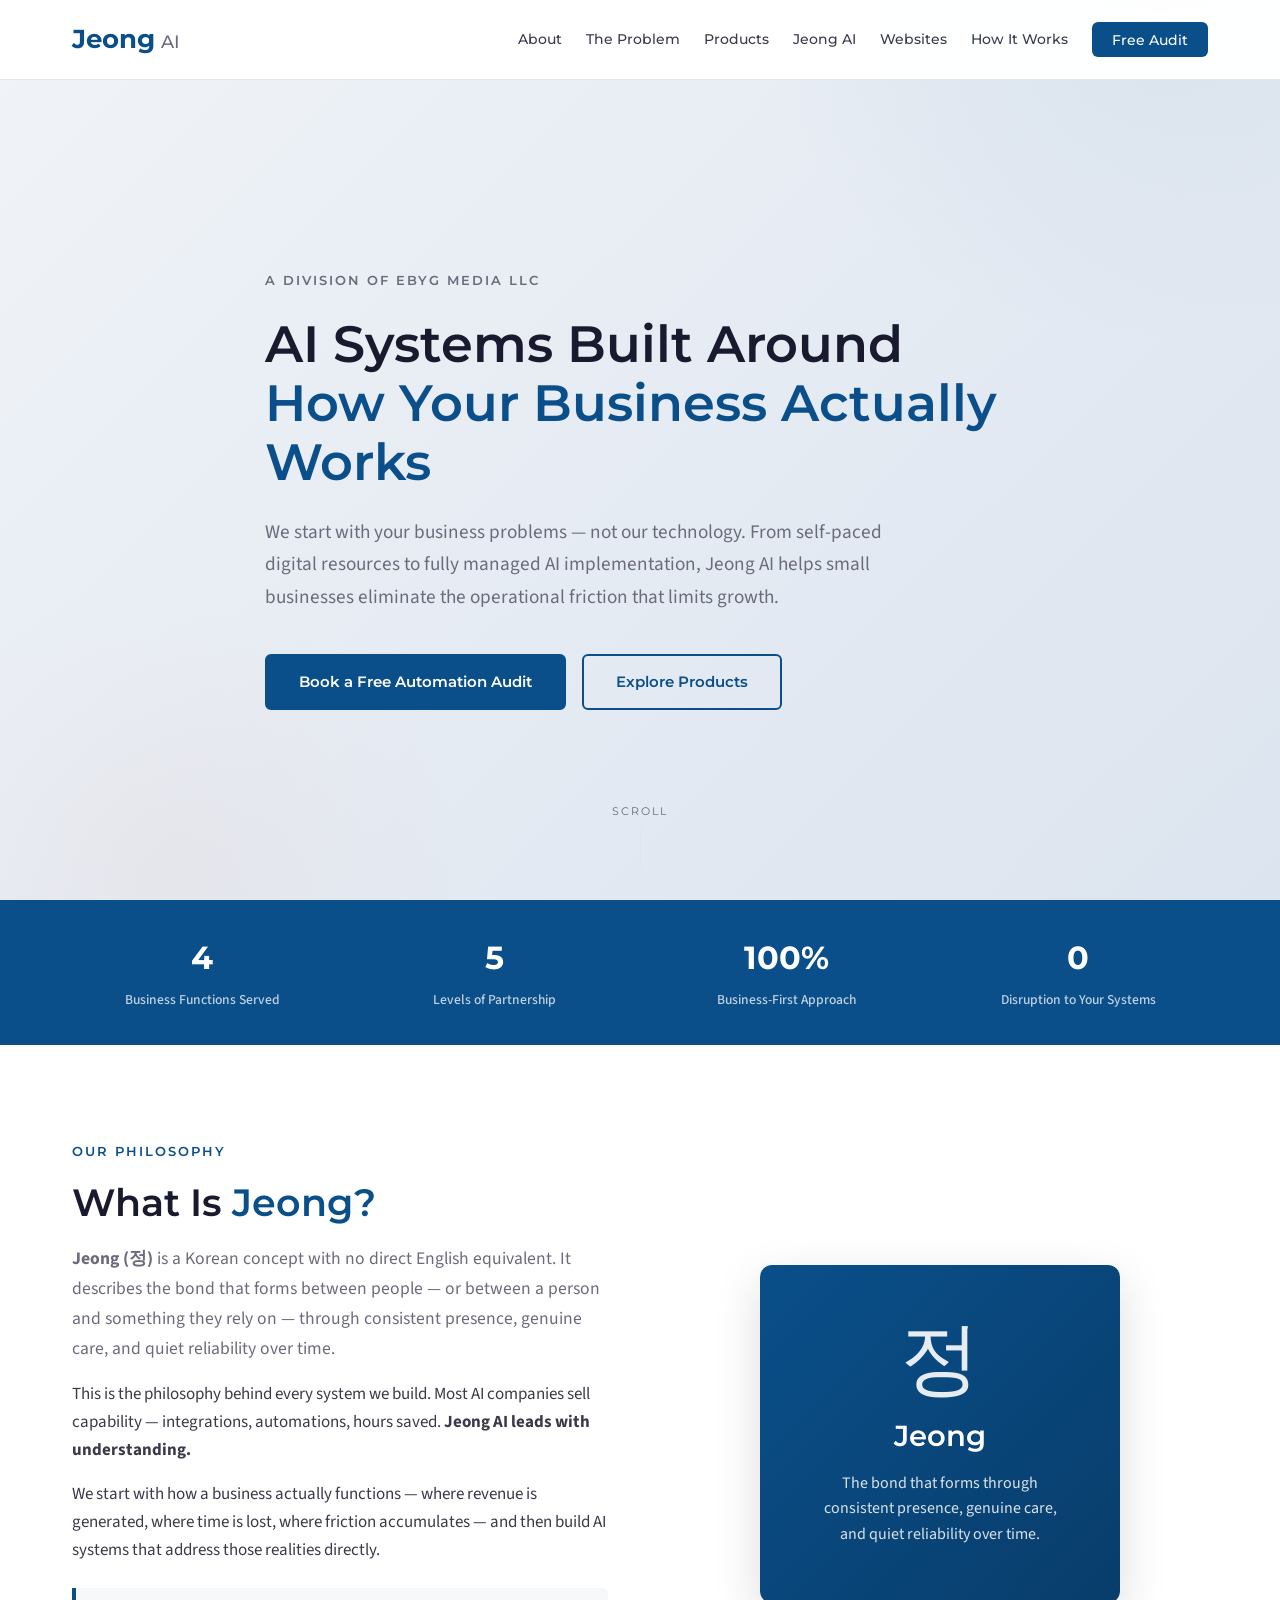
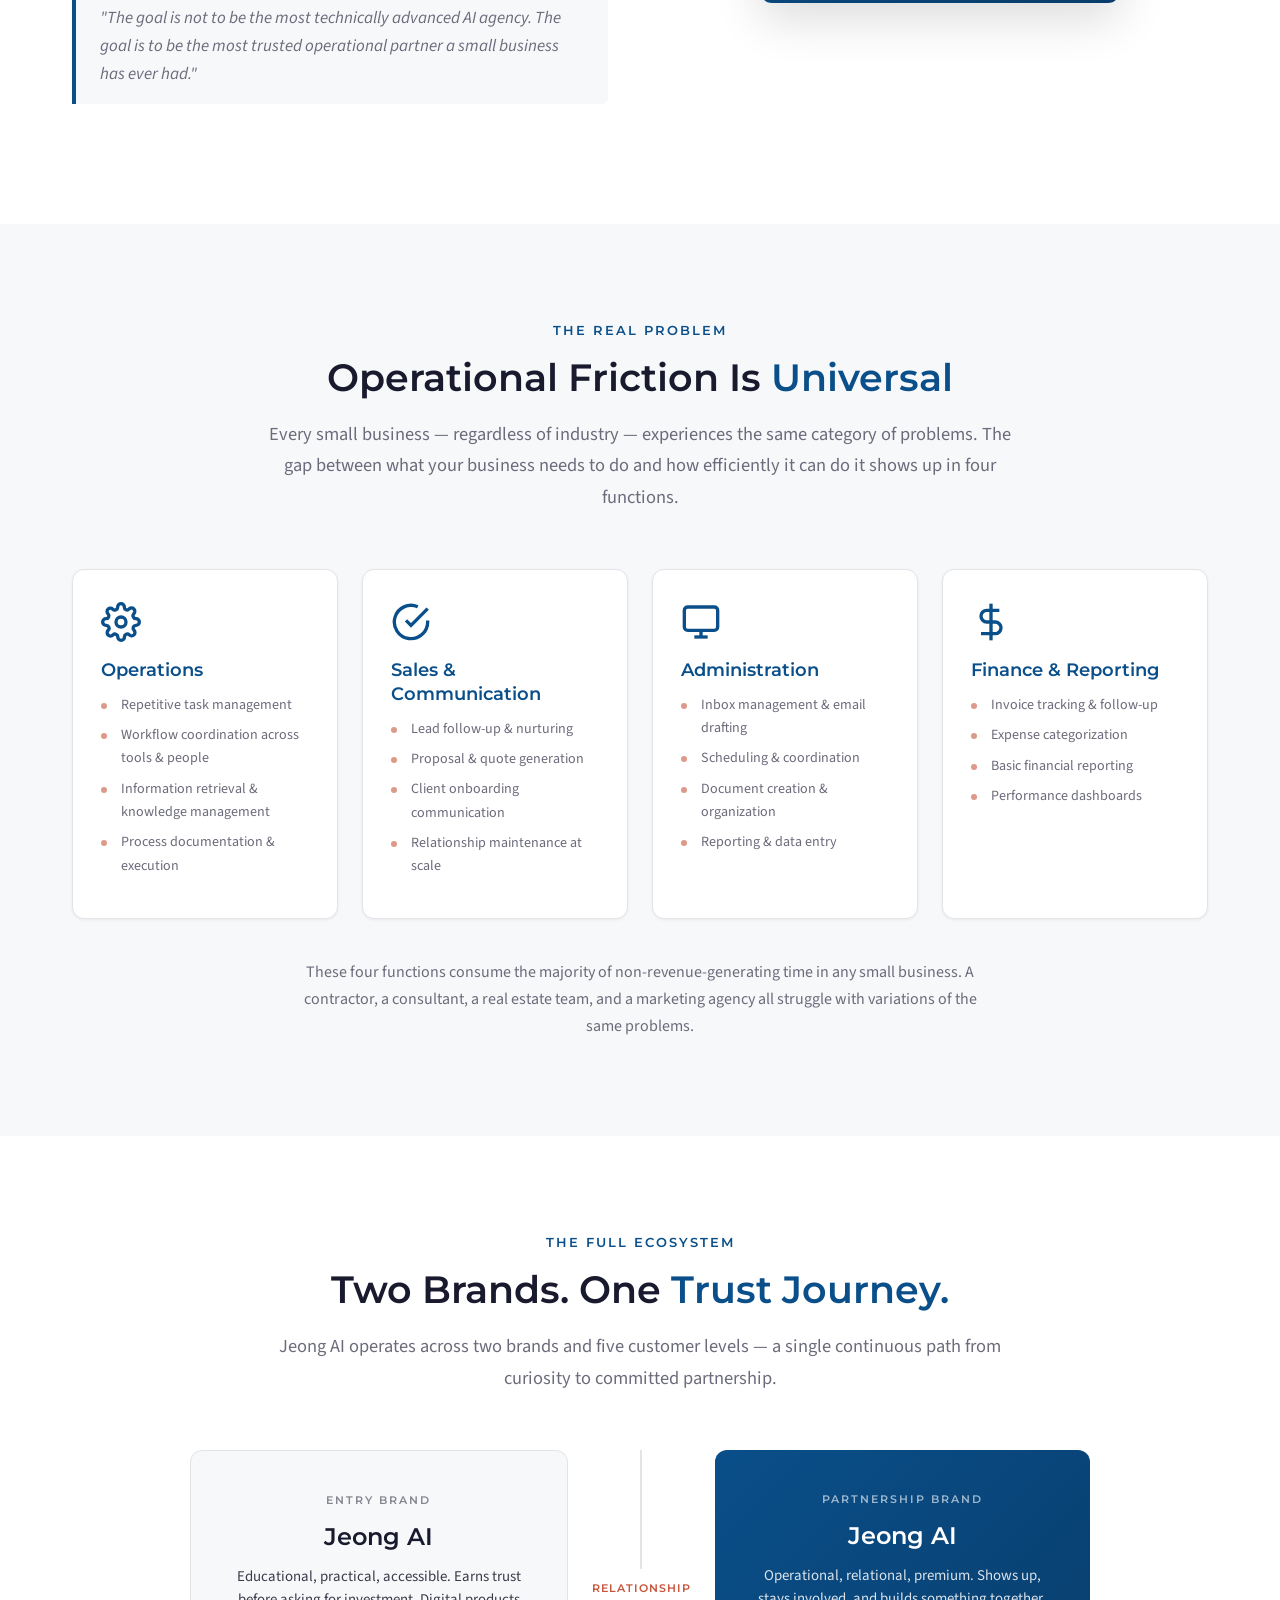
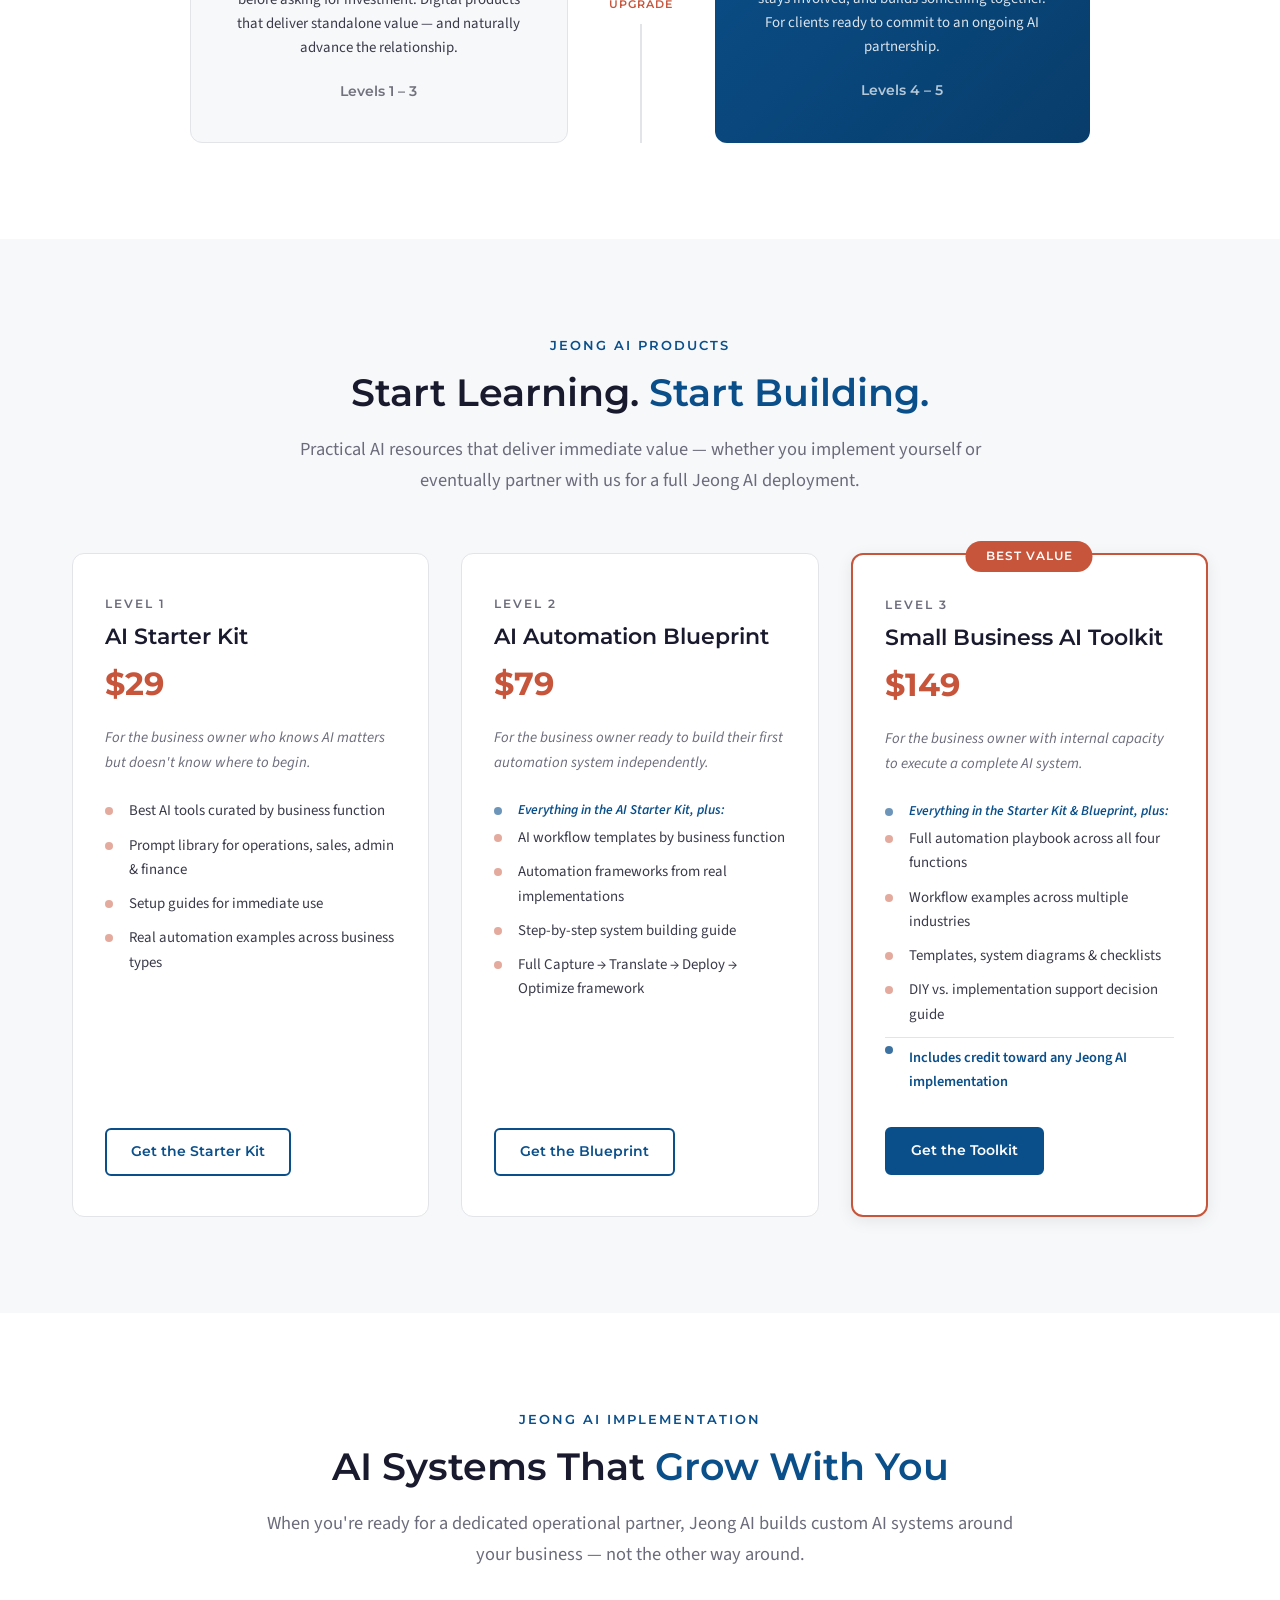
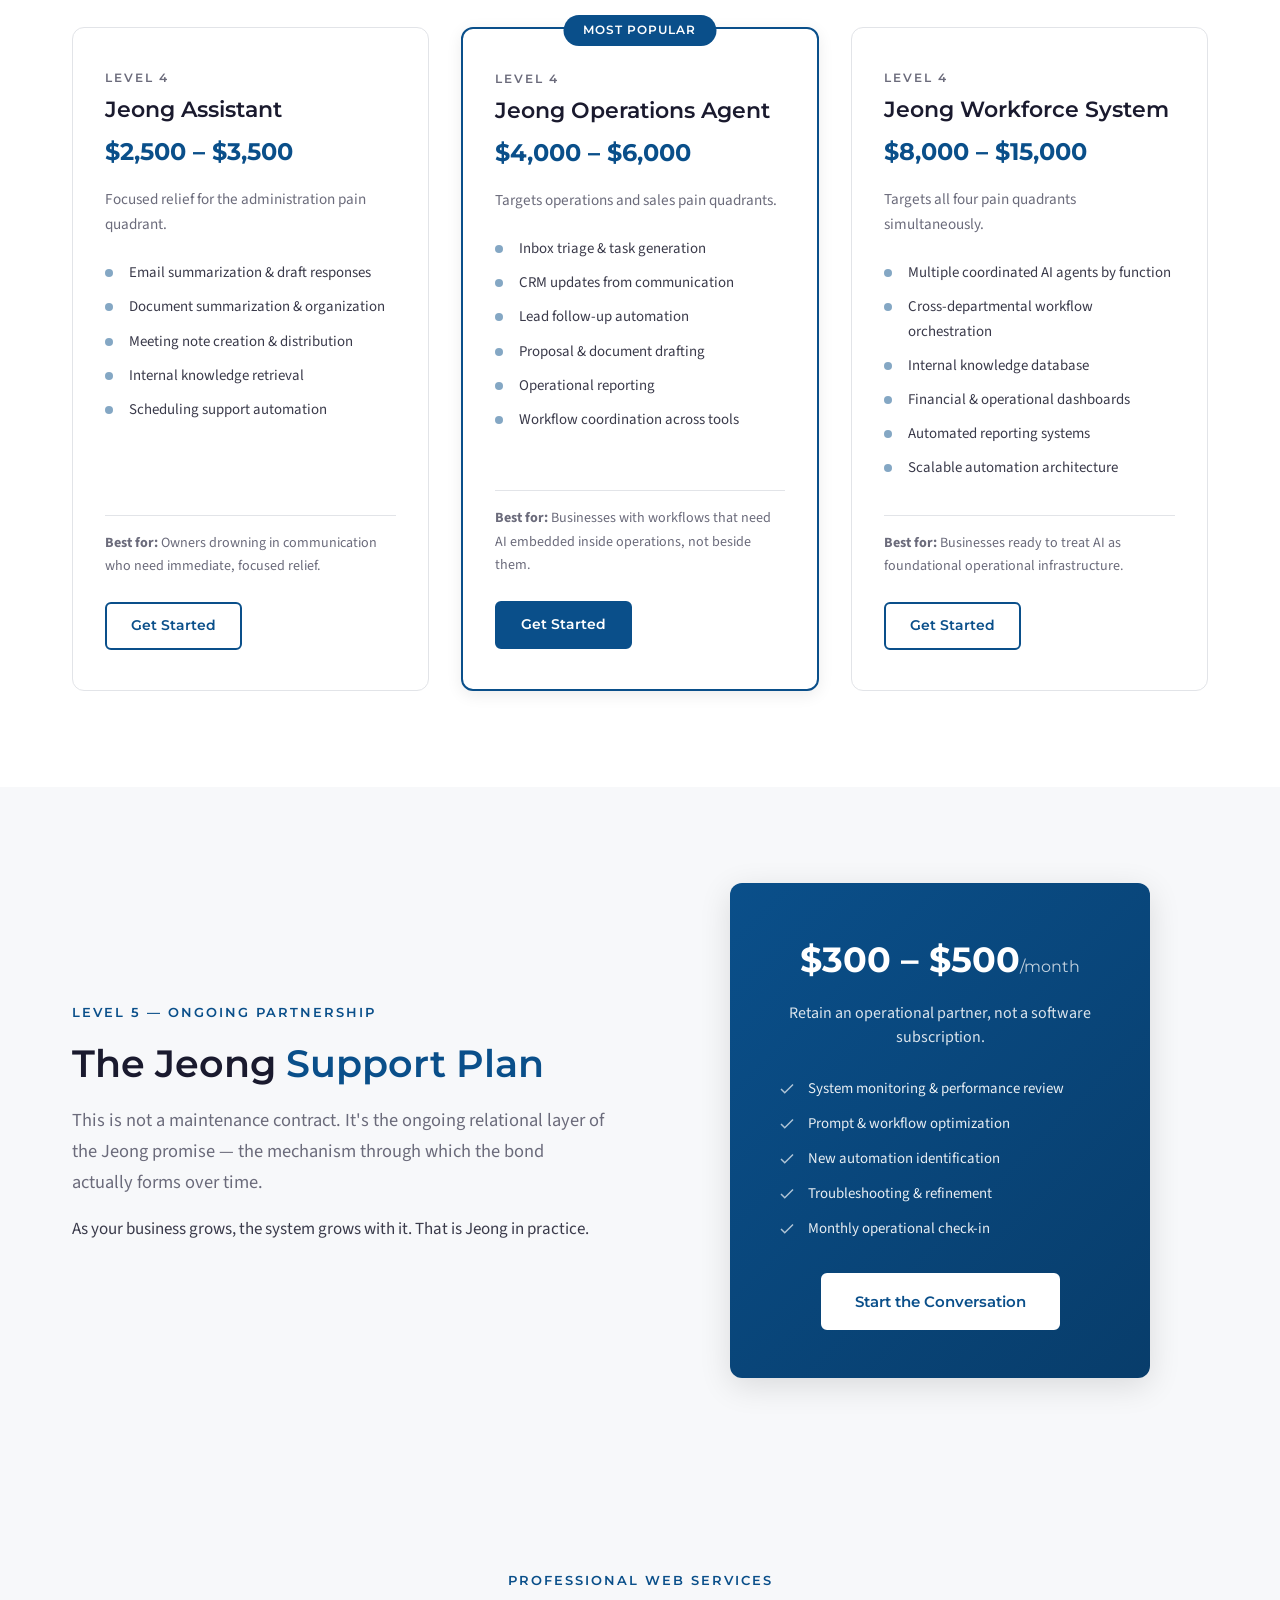
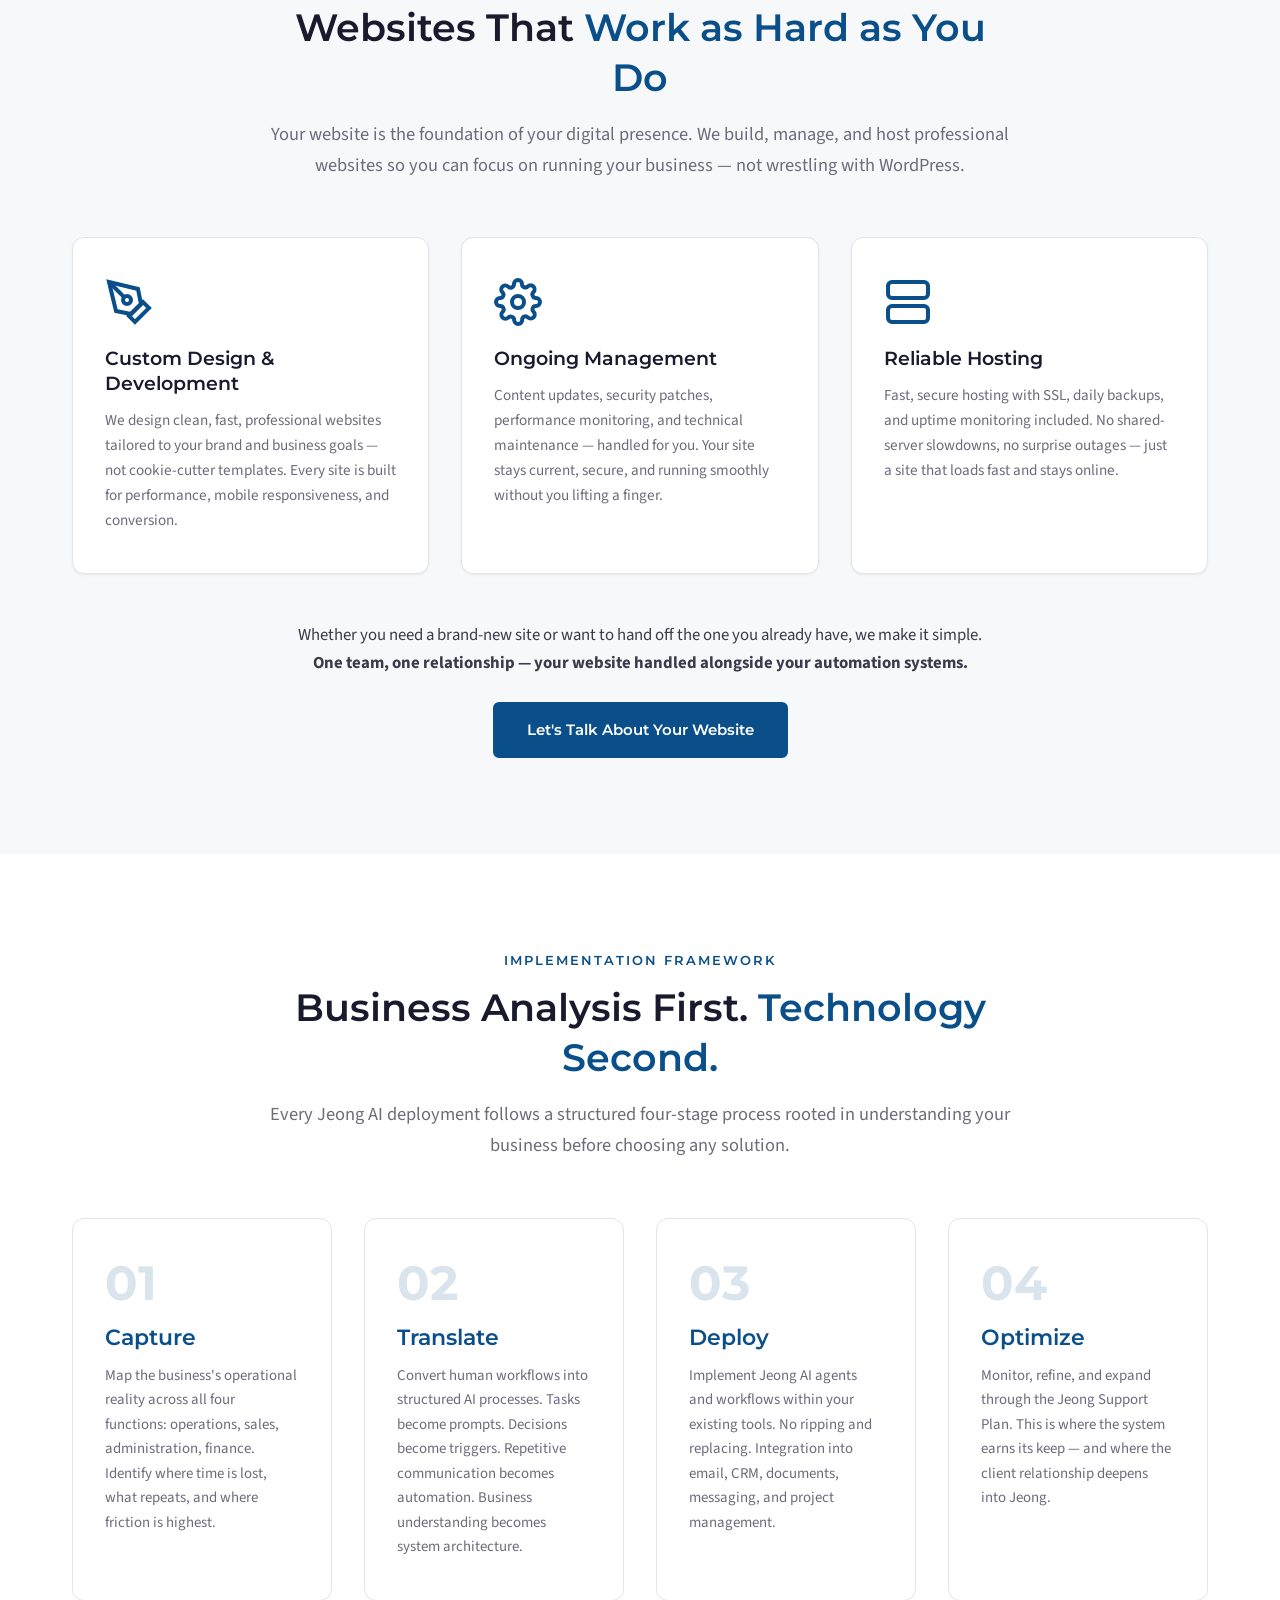
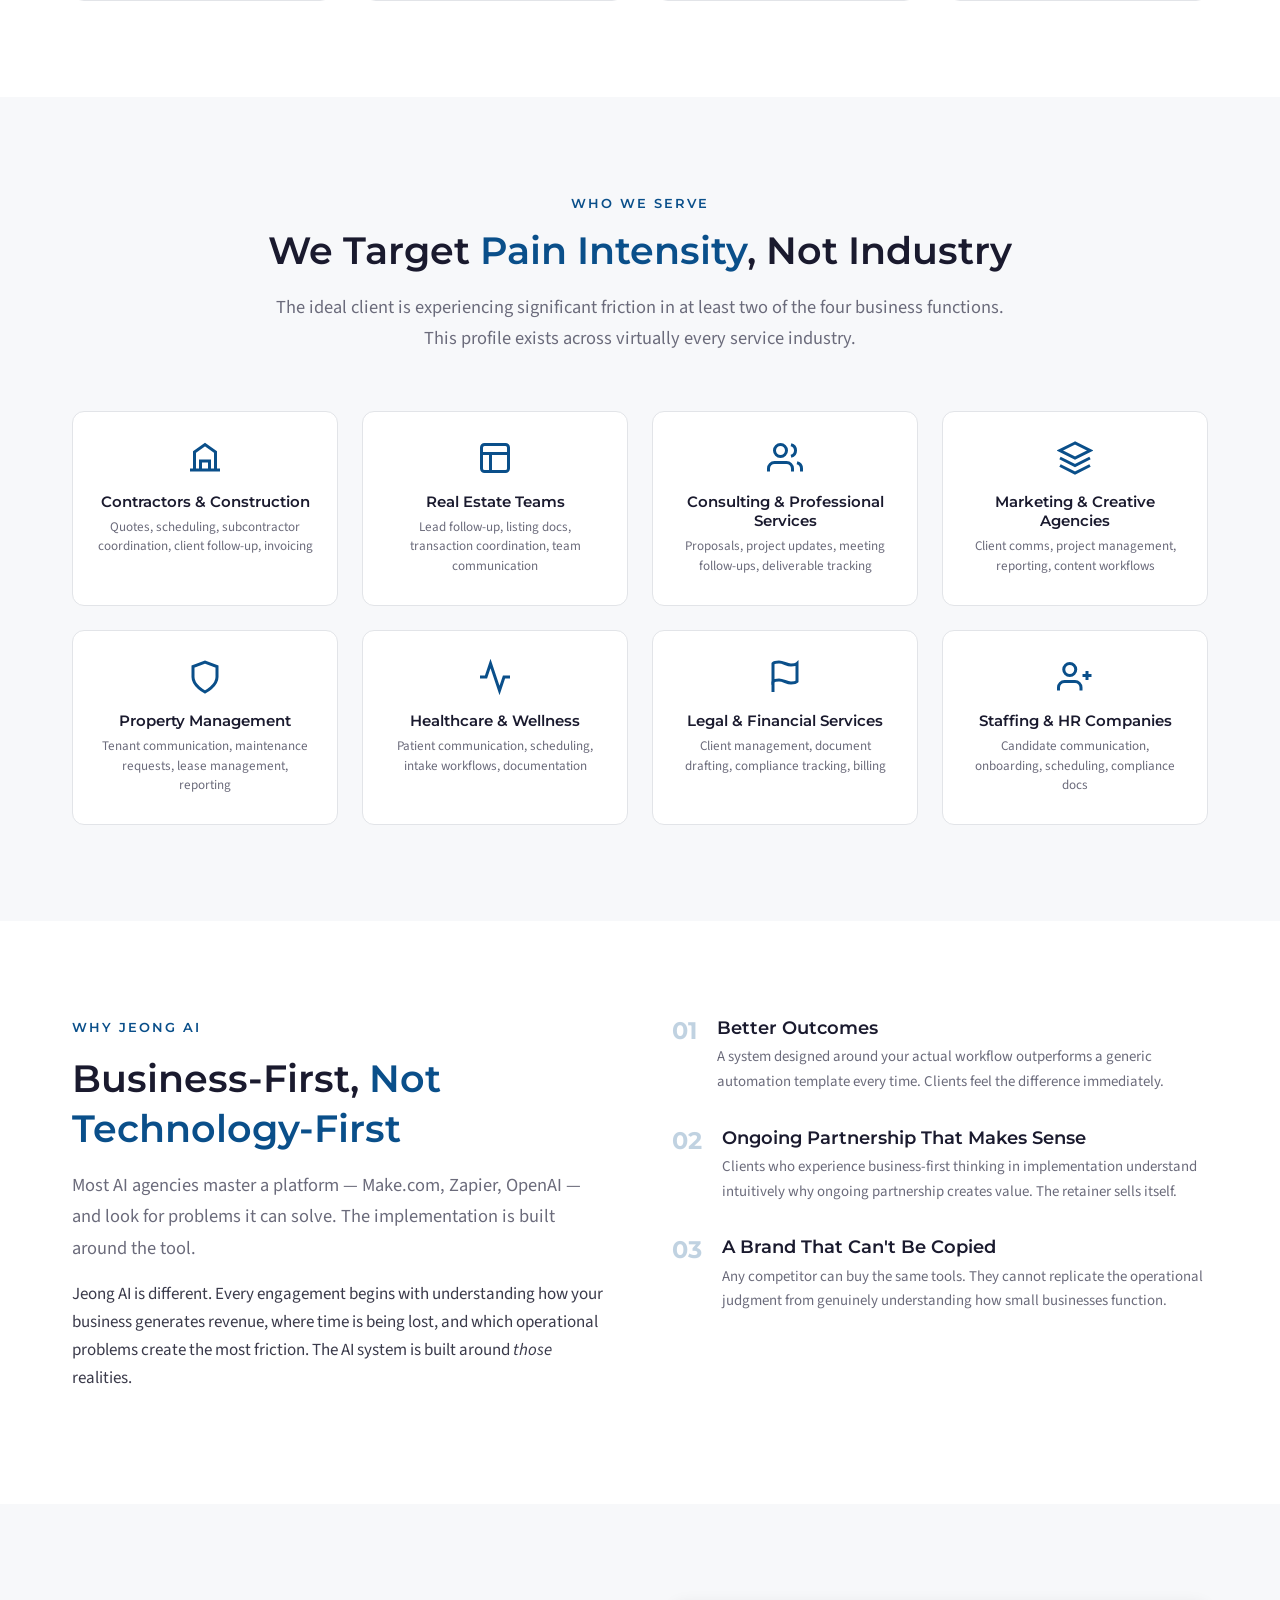
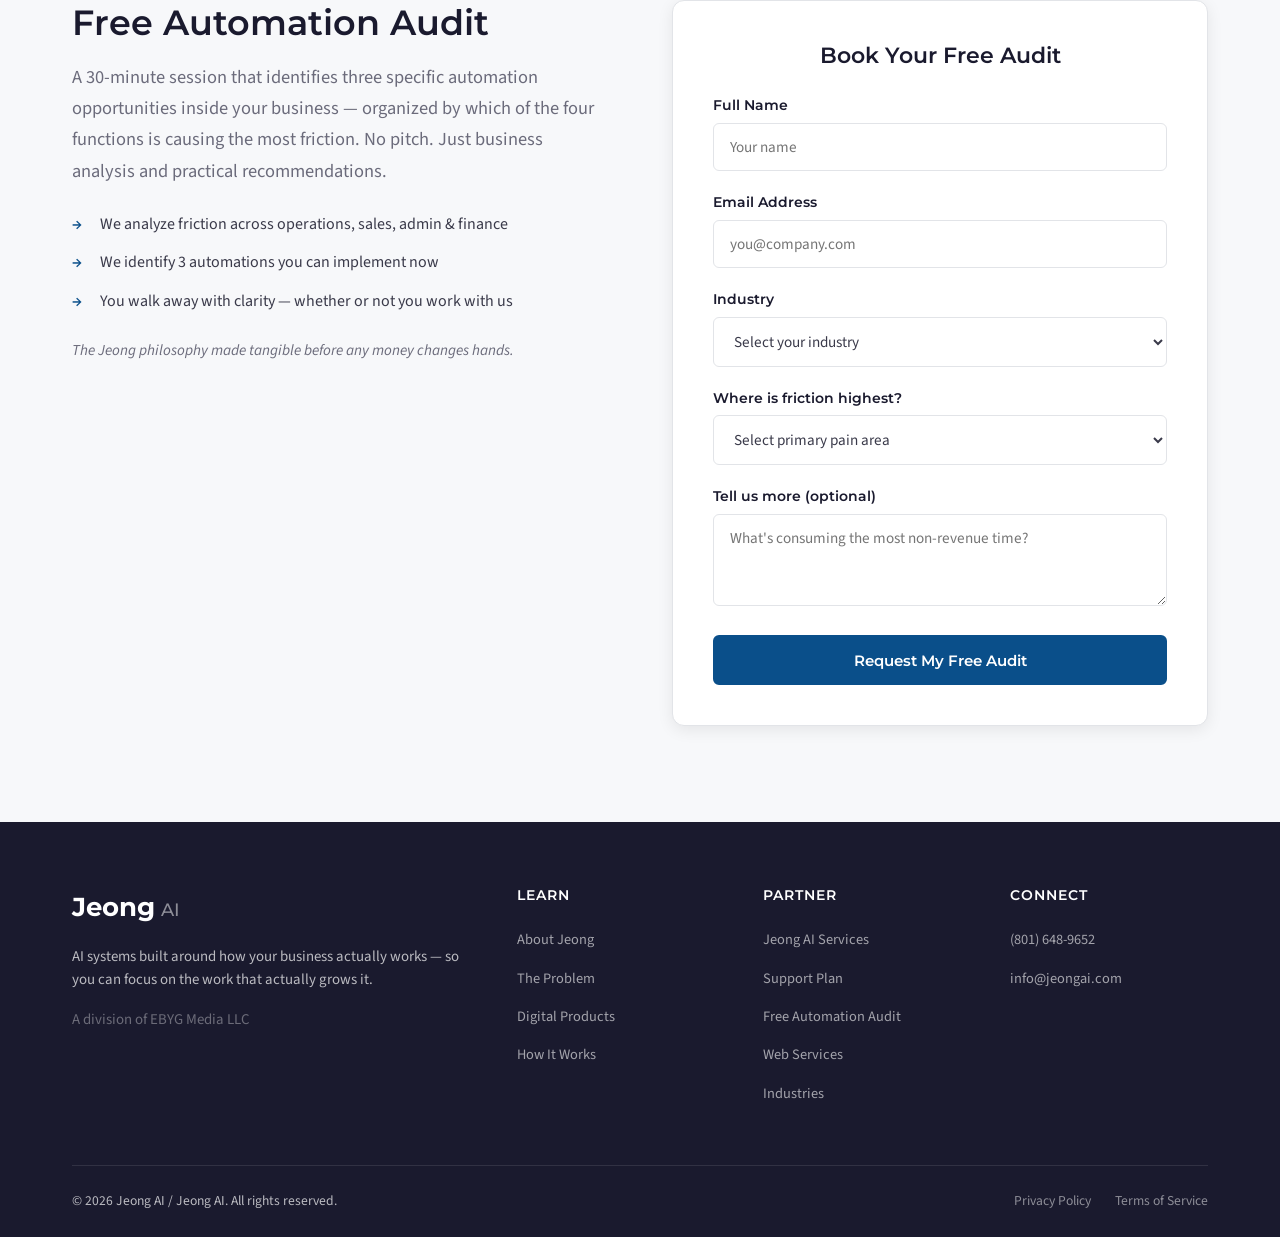
==== index.html @ c3def6e8 "Merge branch 'develop'" ====
<!DOCTYPE html>
<html lang="en">
<head>
  <meta charset="UTF-8">
  <meta name="viewport" content="width=device-width, initial-scale=1.0">
  <meta name="description" content="Jeong AI — AI systems and custom software solutions built around how your business actually works. Digital products, AI implementation, and ongoing operational partnership for small businesses.">
  <meta property="og:type" content="website">
  <meta property="og:title" content="Jeong AI — AI Systems for Small Business Operations">
  <meta property="og:description" content="AI systems and custom software solutions built around how your business actually works. Digital products, AI implementation, and ongoing operational partnership.">
  <meta property="og:site_name" content="Jeong AI">
  <meta property="og:locale" content="en_US">
  <title>Jeong AI — AI Systems for Small Business Operations</title>
  <link rel="preconnect" href="https://fonts.googleapis.com">
  <link rel="preconnect" href="https://fonts.gstatic.com" crossorigin>
  <link href="https://fonts.googleapis.com/css2?family=Montserrat:wght@400;500;600;700&family=Source+Sans+3:wght@300;400;500;600&display=swap" rel="stylesheet">
  <link rel="stylesheet" href="css/styles.css">
  <link rel="icon" type="image/png" href="favicon.png">
</head>
<body>

  <!-- ========== HEADER ========== -->
  <header class="site-header" id="site-header">
    <div class="container header-inner">
      <a href="#" class="logo">
        <span class="logo-jai">Jeong</span><span class="logo-auto">AI</span>
      </a>
      <nav class="main-nav" id="main-nav">
        <ul class="nav-list">
          <li><a href="#about">About</a></li>
          <li><a href="#friction">The Problem</a></li>
          <li><a href="#products">Products</a></li>
          <li><a href="#jeong-ai">Jeong AI</a></li>
          <li><a href="#web-services">Websites</a></li>
          <li><a href="#how-it-works">How It Works</a></li>
          <li><a href="#contact" class="nav-cta">Free Audit</a></li>
        </ul>
      </nav>
      <button class="mobile-toggle" id="mobile-toggle" aria-label="Toggle navigation">
        <span></span><span></span><span></span>
      </button>
    </div>
  </header>

  <!-- ========== HERO ========== -->
  <section class="hero">
    <div class="hero-bg"></div>
    <div class="container hero-content">
      <p class="hero-tag">A Division of EBYG Media LLC</p>
      <h1>AI Systems Built Around<br><span class="highlight">How Your Business Actually Works</span></h1>
      <p class="hero-sub">We start with your business problems — not our technology. From self-paced digital resources to fully managed AI implementation, Jeong AI helps small businesses eliminate the operational friction that limits growth.</p>
      <div class="hero-actions">
        <a href="#contact" class="btn btn-primary">Book a Free Automation Audit</a>
        <a href="#products" class="btn btn-outline">Explore Products</a>
      </div>
    </div>
    <div class="hero-scroll">
      <span>Scroll</span>
      <div class="scroll-line"></div>
    </div>
  </section>

  <!-- ========== TRUST BAR ========== -->
  <section class="trust-bar">
    <div class="container">
      <div class="trust-items">
        <div class="trust-item">
          <span class="trust-number">4</span>
          <span class="trust-label">Business Functions Served</span>
        </div>
        <div class="trust-item">
          <span class="trust-number">5</span>
          <span class="trust-label">Levels of Partnership</span>
        </div>
        <div class="trust-item">
          <span class="trust-number">100%</span>
          <span class="trust-label">Business-First Approach</span>
        </div>
        <div class="trust-item">
          <span class="trust-number">0</span>
          <span class="trust-label">Disruption to Your Systems</span>
        </div>
      </div>
    </div>
  </section>

  <!-- ========== ABOUT / JEONG PHILOSOPHY ========== -->
  <section class="about" id="about">
    <div class="container">
      <div class="section-grid two-col">
        <div class="about-text">
          <p class="section-tag">Our Philosophy</p>
          <h2>What Is <span class="highlight">Jeong?</span></h2>
          <p class="lead"><strong>Jeong (&#51221;)</strong> is a Korean concept with no direct English equivalent. It describes the bond that forms between people &mdash; or between a person and something they rely on &mdash; through consistent presence, genuine care, and quiet reliability over time.</p>
          <p>This is the philosophy behind every system we build. Most AI companies sell capability &mdash; integrations, automations, hours saved. <strong>Jeong AI leads with understanding.</strong></p>
          <p>We start with how a business actually functions &mdash; where revenue is generated, where time is lost, where friction accumulates &mdash; and then build AI systems that address those realities directly.</p>
          <blockquote>
            "The goal is not to be the most technically advanced AI agency. The goal is to be the most trusted operational partner a small business has ever had."
          </blockquote>
        </div>
        <div class="about-visual">
          <div class="jeong-card">
            <div class="jeong-symbol">&#51221;</div>
            <h3>Jeong</h3>
            <p>The bond that forms through consistent presence, genuine care, and quiet reliability over time.</p>
          </div>
        </div>
      </div>
    </div>
  </section>

  <!-- ========== FRICTION / PROBLEM ========== -->
  <section class="friction" id="friction">
    <div class="container">
      <div class="section-center">
        <p class="section-tag">The Real Problem</p>
        <h2>Operational Friction Is <span class="highlight">Universal</span></h2>
        <p class="lead">Every small business &mdash; regardless of industry &mdash; experiences the same category of problems. The gap between what your business needs to do and how efficiently it can do it shows up in four functions.</p>
      </div>
      <div class="friction-grid">
        <div class="friction-card">
          <div class="friction-icon">
            <svg viewBox="0 0 24 24" fill="none" stroke="currentColor" stroke-width="2"><circle cx="12" cy="12" r="3"/><path d="M19.4 15a1.65 1.65 0 0 0 .33 1.82l.06.06a2 2 0 0 1-2.83 2.83l-.06-.06a1.65 1.65 0 0 0-1.82-.33 1.65 1.65 0 0 0-1 1.51V21a2 2 0 0 1-4 0v-.09A1.65 1.65 0 0 0 9 19.4a1.65 1.65 0 0 0-1.82.33l-.06.06a2 2 0 0 1-2.83-2.83l.06-.06A1.65 1.65 0 0 0 4.68 15a1.65 1.65 0 0 0-1.51-1H3a2 2 0 0 1 0-4h.09A1.65 1.65 0 0 0 4.6 9a1.65 1.65 0 0 0-.33-1.82l-.06-.06a2 2 0 0 1 2.83-2.83l.06.06A1.65 1.65 0 0 0 9 4.68a1.65 1.65 0 0 0 1-1.51V3a2 2 0 0 1 4 0v.09a1.65 1.65 0 0 0 1 1.51 1.65 1.65 0 0 0 1.82-.33l.06-.06a2 2 0 0 1 2.83 2.83l-.06.06A1.65 1.65 0 0 0 19.4 9a1.65 1.65 0 0 0 1.51 1H21a2 2 0 0 1 0 4h-.09a1.65 1.65 0 0 0-1.51 1z"/></svg>
          </div>
          <h3>Operations</h3>
          <ul>
            <li>Repetitive task management</li>
            <li>Workflow coordination across tools &amp; people</li>
            <li>Information retrieval &amp; knowledge management</li>
            <li>Process documentation &amp; execution</li>
          </ul>
        </div>
        <div class="friction-card">
          <div class="friction-icon">
            <svg viewBox="0 0 24 24" fill="none" stroke="currentColor" stroke-width="2"><path d="M22 11.08V12a10 10 0 1 1-5.93-9.14"/><polyline points="22 4 12 14.01 9 11.01"/></svg>
          </div>
          <h3>Sales &amp; Communication</h3>
          <ul>
            <li>Lead follow-up &amp; nurturing</li>
            <li>Proposal &amp; quote generation</li>
            <li>Client onboarding communication</li>
            <li>Relationship maintenance at scale</li>
          </ul>
        </div>
        <div class="friction-card">
          <div class="friction-icon">
            <svg viewBox="0 0 24 24" fill="none" stroke="currentColor" stroke-width="2"><rect x="2" y="3" width="20" height="14" rx="2" ry="2"/><line x1="8" y1="21" x2="16" y2="21"/><line x1="12" y1="17" x2="12" y2="21"/></svg>
          </div>
          <h3>Administration</h3>
          <ul>
            <li>Inbox management &amp; email drafting</li>
            <li>Scheduling &amp; coordination</li>
            <li>Document creation &amp; organization</li>
            <li>Reporting &amp; data entry</li>
          </ul>
        </div>
        <div class="friction-card">
          <div class="friction-icon">
            <svg viewBox="0 0 24 24" fill="none" stroke="currentColor" stroke-width="2"><line x1="12" y1="1" x2="12" y2="23"/><path d="M17 5H9.5a3.5 3.5 0 0 0 0 7h5a3.5 3.5 0 0 1 0 7H6"/></svg>
          </div>
          <h3>Finance &amp; Reporting</h3>
          <ul>
            <li>Invoice tracking &amp; follow-up</li>
            <li>Expense categorization</li>
            <li>Basic financial reporting</li>
            <li>Performance dashboards</li>
          </ul>
        </div>
      </div>
      <div class="friction-bottom">
        <p>These four functions consume the majority of non-revenue-generating time in any small business. A contractor, a consultant, a real estate team, and a marketing agency all struggle with variations of the same problems.</p>
      </div>
    </div>
  </section>

  <!-- ========== ECOSYSTEM INTRO ========== -->
  <section class="ecosystem">
    <div class="container">
      <div class="section-center">
        <p class="section-tag">The Full Ecosystem</p>
        <h2>Two Brands. One <span class="highlight">Trust Journey.</span></h2>
        <p class="lead">Jeong AI operates across two brands and five customer levels &mdash; a single continuous path from curiosity to committed partnership.</p>
      </div>
      <div class="ecosystem-brands">
        <div class="eco-brand eco-brand-jai">
          <div class="eco-brand-tag">Entry Brand</div>
          <h3>Jeong AI</h3>
          <p>Educational, practical, accessible. Earns trust before asking for investment. Digital products that deliver standalone value &mdash; and naturally advance the relationship.</p>
          <div class="eco-arrow">Levels 1 &ndash; 3</div>
        </div>
        <div class="eco-transition">
          <div class="eco-transition-line"></div>
          <div class="eco-transition-label">Relationship<br>Upgrade</div>
          <div class="eco-transition-line"></div>
        </div>
        <div class="eco-brand eco-brand-jeong">
          <div class="eco-brand-tag">Partnership Brand</div>
          <h3>Jeong AI</h3>
          <p>Operational, relational, premium. Shows up, stays involved, and builds something together. For clients ready to commit to an ongoing AI partnership.</p>
          <div class="eco-arrow">Levels 4 &ndash; 5</div>
        </div>
      </div>
    </div>
  </section>

  <!-- ========== DIGITAL PRODUCTS ========== -->
  <section class="products" id="products">
    <div class="container">
      <div class="section-center">
        <p class="section-tag">Jeong AI Products</p>
        <h2>Start Learning. <span class="highlight">Start Building.</span></h2>
        <p class="lead">Practical AI resources that deliver immediate value &mdash; whether you implement yourself or eventually partner with us for a full Jeong AI deployment.</p>
      </div>
      <div class="products-grid">

        <div class="product-card">
          <div class="product-level">Level 1</div>
          <h3>AI Starter Kit</h3>
          <p class="product-price">$29</p>
          <p class="product-for">For the business owner who knows AI matters but doesn't know where to begin.</p>
          <ul class="product-features">
            <li>Best AI tools curated by business function</li>
            <li>Prompt library for operations, sales, admin &amp; finance</li>
            <li>Setup guides for immediate use</li>
            <li>Real automation examples across business types</li>
          </ul>
          <a href="checkout-starter-kit.html" class="btn btn-outline btn-sm">Get the Starter Kit</a>
        </div>

        <div class="product-card">
          <div class="product-level">Level 2</div>
          <h3>AI Automation Blueprint</h3>
          <p class="product-price">$79</p>
          <p class="product-for">For the business owner ready to build their first automation system independently.</p>
          <ul class="product-features">
            <li class="product-included">Everything in the AI Starter Kit, plus:</li>
            <li>AI workflow templates by business function</li>
            <li>Automation frameworks from real implementations</li>
            <li>Step-by-step system building guide</li>
            <li>Full Capture &rarr; Translate &rarr; Deploy &rarr; Optimize framework</li>
          </ul>
          <a href="checkout-blueprint.html" class="btn btn-outline btn-sm">Get the Blueprint</a>
        </div>

        <div class="product-card featured">
          <div class="product-badge">Best Value</div>
          <div class="product-level">Level 3</div>
          <h3>Small Business AI Toolkit</h3>
          <p class="product-price">$149</p>
          <p class="product-for">For the business owner with internal capacity to execute a complete AI system.</p>
          <ul class="product-features">
            <li class="product-included">Everything in the Starter Kit &amp; Blueprint, plus:</li>
            <li>Full automation playbook across all four functions</li>
            <li>Workflow examples across multiple industries</li>
            <li>Templates, system diagrams &amp; checklists</li>
            <li>DIY vs. implementation support decision guide</li>
            <li class="product-bonus">Includes credit toward any Jeong AI implementation</li>
          </ul>
          <a href="checkout-toolkit.html" class="btn btn-primary btn-sm">Get the Toolkit</a>
        </div>

      </div>
    </div>
  </section>

  <!-- ========== JEONG AI SERVICES ========== -->
  <section class="services" id="jeong-ai">
    <div class="container">
      <div class="section-center">
        <p class="section-tag">Jeong AI Implementation</p>
        <h2>AI Systems That <span class="highlight">Grow With You</span></h2>
        <p class="lead">When you're ready for a dedicated operational partner, Jeong AI builds custom AI systems around your business &mdash; not the other way around.</p>
      </div>
      <div class="services-grid">

        <div class="service-card">
          <div class="service-tier">Level 4</div>
          <h3>Jeong Assistant</h3>
          <p class="service-price">$2,500 &ndash; $3,500</p>
          <p class="service-desc">Focused relief for the administration pain quadrant.</p>
          <ul class="service-features">
            <li>Email summarization &amp; draft responses</li>
            <li>Document summarization &amp; organization</li>
            <li>Meeting note creation &amp; distribution</li>
            <li>Internal knowledge retrieval</li>
            <li>Scheduling support automation</li>
          </ul>
          <p class="service-for"><strong>Best for:</strong> Owners drowning in communication who need immediate, focused relief.</p>
          <a href="#contact" class="btn btn-outline btn-sm">Get Started</a>
        </div>

        <div class="service-card featured">
          <div class="service-badge">Most Popular</div>
          <div class="service-tier">Level 4</div>
          <h3>Jeong Operations Agent</h3>
          <p class="service-price">$4,000 &ndash; $6,000</p>
          <p class="service-desc">Targets operations and sales pain quadrants.</p>
          <ul class="service-features">
            <li>Inbox triage &amp; task generation</li>
            <li>CRM updates from communication</li>
            <li>Lead follow-up automation</li>
            <li>Proposal &amp; document drafting</li>
            <li>Operational reporting</li>
            <li>Workflow coordination across tools</li>
          </ul>
          <p class="service-for"><strong>Best for:</strong> Businesses with workflows that need AI embedded inside operations, not beside them.</p>
          <a href="#contact" class="btn btn-primary btn-sm">Get Started</a>
        </div>

        <div class="service-card">
          <div class="service-tier">Level 4</div>
          <h3>Jeong Workforce System</h3>
          <p class="service-price">$8,000 &ndash; $15,000</p>
          <p class="service-desc">Targets all four pain quadrants simultaneously.</p>
          <ul class="service-features">
            <li>Multiple coordinated AI agents by function</li>
            <li>Cross-departmental workflow orchestration</li>
            <li>Internal knowledge database</li>
            <li>Financial &amp; operational dashboards</li>
            <li>Automated reporting systems</li>
            <li>Scalable automation architecture</li>
          </ul>
          <p class="service-for"><strong>Best for:</strong> Businesses ready to treat AI as foundational operational infrastructure.</p>
          <a href="#contact" class="btn btn-outline btn-sm">Get Started</a>
        </div>

      </div>
    </div>
  </section>

  <!-- ========== SUPPORT PLAN ========== -->
  <section class="support" id="support">
    <div class="container">
      <div class="support-layout">
        <div class="support-text">
          <p class="section-tag">Level 5 &mdash; Ongoing Partnership</p>
          <h2>The Jeong <span class="highlight">Support Plan</span></h2>
          <p class="lead">This is not a maintenance contract. It's the ongoing relational layer of the Jeong promise &mdash; the mechanism through which the bond actually forms over time.</p>
          <p>As your business grows, the system grows with it. That is Jeong in practice.</p>
        </div>
        <div class="support-card-wrap">
          <div class="support-price-card">
            <p class="support-price">$300 &ndash; $500<span>/month</span></p>
            <p class="support-tagline">Retain an operational partner, not a software subscription.</p>
            <ul class="support-inclusions">
              <li>
                <svg viewBox="0 0 24 24" fill="none" stroke="currentColor" stroke-width="2"><polyline points="20 6 9 17 4 12"/></svg>
                System monitoring &amp; performance review
              </li>
              <li>
                <svg viewBox="0 0 24 24" fill="none" stroke="currentColor" stroke-width="2"><polyline points="20 6 9 17 4 12"/></svg>
                Prompt &amp; workflow optimization
              </li>
              <li>
                <svg viewBox="0 0 24 24" fill="none" stroke="currentColor" stroke-width="2"><polyline points="20 6 9 17 4 12"/></svg>
                New automation identification
              </li>
              <li>
                <svg viewBox="0 0 24 24" fill="none" stroke="currentColor" stroke-width="2"><polyline points="20 6 9 17 4 12"/></svg>
                Troubleshooting &amp; refinement
              </li>
              <li>
                <svg viewBox="0 0 24 24" fill="none" stroke="currentColor" stroke-width="2"><polyline points="20 6 9 17 4 12"/></svg>
                Monthly operational check-in
              </li>
            </ul>
            <a href="#contact" class="btn btn-primary">Start the Conversation</a>
          </div>
        </div>
      </div>
    </div>
  </section>

  <!-- ========== WEB SERVICES ========== -->
  <section class="web-services" id="web-services">
    <div class="container">
      <div class="section-center">
        <p class="section-tag">Professional Web Services</p>
        <h2>Websites That <span class="highlight">Work as Hard as You Do</span></h2>
        <p class="lead">Your website is the foundation of your digital presence. We build, manage, and host professional websites so you can focus on running your business &mdash; not wrestling with WordPress.</p>
      </div>
      <div class="web-services-grid">

        <div class="web-card">
          <div class="web-icon">
            <svg viewBox="0 0 24 24" fill="none" stroke="currentColor" stroke-width="2"><path d="M12 19l7-7 3 3-7 7-3-3z"/><path d="M18 13l-1.5-7.5L2 2l3.5 14.5L13 18l5-5z"/><path d="M2 2l7.586 7.586"/><circle cx="11" cy="11" r="2"/></svg>
          </div>
          <h3>Custom Design &amp; Development</h3>
          <p>We design clean, fast, professional websites tailored to your brand and business goals &mdash; not cookie-cutter templates. Every site is built for performance, mobile responsiveness, and conversion.</p>
        </div>

        <div class="web-card">
          <div class="web-icon">
            <svg viewBox="0 0 24 24" fill="none" stroke="currentColor" stroke-width="2"><circle cx="12" cy="12" r="3"/><path d="M19.4 15a1.65 1.65 0 0 0 .33 1.82l.06.06a2 2 0 0 1-2.83 2.83l-.06-.06a1.65 1.65 0 0 0-1.82-.33 1.65 1.65 0 0 0-1 1.51V21a2 2 0 0 1-4 0v-.09A1.65 1.65 0 0 0 9 19.4a1.65 1.65 0 0 0-1.82.33l-.06.06a2 2 0 0 1-2.83-2.83l.06-.06A1.65 1.65 0 0 0 4.68 15a1.65 1.65 0 0 0-1.51-1H3a2 2 0 0 1 0-4h.09A1.65 1.65 0 0 0 4.6 9a1.65 1.65 0 0 0-.33-1.82l-.06-.06a2 2 0 0 1 2.83-2.83l.06.06A1.65 1.65 0 0 0 9 4.68a1.65 1.65 0 0 0 1-1.51V3a2 2 0 0 1 4 0v.09a1.65 1.65 0 0 0 1 1.51 1.65 1.65 0 0 0 1.82-.33l.06-.06a2 2 0 0 1 2.83 2.83l-.06.06A1.65 1.65 0 0 0 19.4 9a1.65 1.65 0 0 0 1.51 1H21a2 2 0 0 1 0 4h-.09a1.65 1.65 0 0 0-1.51 1z"/></svg>
          </div>
          <h3>Ongoing Management</h3>
          <p>Content updates, security patches, performance monitoring, and technical maintenance &mdash; handled for you. Your site stays current, secure, and running smoothly without you lifting a finger.</p>
        </div>

        <div class="web-card">
          <div class="web-icon">
            <svg viewBox="0 0 24 24" fill="none" stroke="currentColor" stroke-width="2"><rect x="2" y="2" width="20" height="8" rx="2" ry="2"/><rect x="2" y="14" width="20" height="8" rx="2" ry="2"/><line x1="6" y1="6" x2="6.01" y2="6"/><line x1="6" y1="18" x2="6.01" y2="18"/></svg>
          </div>
          <h3>Reliable Hosting</h3>
          <p>Fast, secure hosting with SSL, daily backups, and uptime monitoring included. No shared-server slowdowns, no surprise outages &mdash; just a site that loads fast and stays online.</p>
        </div>

      </div>
      <div class="web-services-bottom">
        <p>Whether you need a brand-new site or want to hand off the one you already have, we make it simple. <strong>One team, one relationship &mdash; your website handled alongside your automation systems.</strong></p>
        <a href="#contact" class="btn btn-primary">Let's Talk About Your Website</a>
      </div>
    </div>
  </section>

  <!-- ========== HOW IT WORKS ========== -->
  <section class="how-it-works" id="how-it-works">
    <div class="container">
      <div class="section-center">
        <p class="section-tag">Implementation Framework</p>
        <h2>Business Analysis First. <span class="highlight">Technology Second.</span></h2>
        <p class="lead">Every Jeong AI deployment follows a structured four-stage process rooted in understanding your business before choosing any solution.</p>
      </div>
      <div class="steps-grid">
        <div class="step-card">
          <div class="step-number">01</div>
          <h3>Capture</h3>
          <p>Map the business's operational reality across all four functions: operations, sales, administration, finance. Identify where time is lost, what repeats, and where friction is highest.</p>
        </div>
        <div class="step-card">
          <div class="step-number">02</div>
          <h3>Translate</h3>
          <p>Convert human workflows into structured AI processes. Tasks become prompts. Decisions become triggers. Repetitive communication becomes automation. Business understanding becomes system architecture.</p>
        </div>
        <div class="step-card">
          <div class="step-number">03</div>
          <h3>Deploy</h3>
          <p>Implement Jeong AI agents and workflows within your existing tools. No ripping and replacing. Integration into email, CRM, documents, messaging, and project management.</p>
        </div>
        <div class="step-card">
          <div class="step-number">04</div>
          <h3>Optimize</h3>
          <p>Monitor, refine, and expand through the Jeong Support Plan. This is where the system earns its keep &mdash; and where the client relationship deepens into Jeong.</p>
        </div>
      </div>
    </div>
  </section>

  <!-- ========== WHO WE SERVE ========== -->
  <section class="industries" id="industries">
    <div class="container">
      <div class="section-center">
        <p class="section-tag">Who We Serve</p>
        <h2>We Target <span class="highlight">Pain Intensity</span>, Not Industry</h2>
        <p class="lead">The ideal client is experiencing significant friction in at least two of the four business functions. This profile exists across virtually every service industry.</p>
      </div>
      <div class="industries-grid">
        <div class="industry-card">
          <div class="industry-icon">
            <svg viewBox="0 0 24 24" fill="none" stroke="currentColor" stroke-width="2"><path d="M2 20h20"/><path d="M5 20V8l7-5 7 5v12"/><path d="M9 20v-6h6v6"/></svg>
          </div>
          <h4>Contractors &amp; Construction</h4>
          <p>Quotes, scheduling, subcontractor coordination, client follow-up, invoicing</p>
        </div>
        <div class="industry-card">
          <div class="industry-icon">
            <svg viewBox="0 0 24 24" fill="none" stroke="currentColor" stroke-width="2"><rect x="3" y="3" width="18" height="18" rx="2"/><path d="M3 9h18"/><path d="M9 21V9"/></svg>
          </div>
          <h4>Real Estate Teams</h4>
          <p>Lead follow-up, listing docs, transaction coordination, team communication</p>
        </div>
        <div class="industry-card">
          <div class="industry-icon">
            <svg viewBox="0 0 24 24" fill="none" stroke="currentColor" stroke-width="2"><path d="M17 21v-2a4 4 0 0 0-4-4H5a4 4 0 0 0-4 4v2"/><circle cx="9" cy="7" r="4"/><path d="M23 21v-2a4 4 0 0 0-3-3.87"/><path d="M16 3.13a4 4 0 0 1 0 7.75"/></svg>
          </div>
          <h4>Consulting &amp; Professional Services</h4>
          <p>Proposals, project updates, meeting follow-ups, deliverable tracking</p>
        </div>
        <div class="industry-card">
          <div class="industry-icon">
            <svg viewBox="0 0 24 24" fill="none" stroke="currentColor" stroke-width="2"><polygon points="12 2 2 7 12 12 22 7 12 2"/><polyline points="2 17 12 22 22 17"/><polyline points="2 12 12 17 22 12"/></svg>
          </div>
          <h4>Marketing &amp; Creative Agencies</h4>
          <p>Client comms, project management, reporting, content workflows</p>
        </div>
        <div class="industry-card">
          <div class="industry-icon">
            <svg viewBox="0 0 24 24" fill="none" stroke="currentColor" stroke-width="2"><path d="M12 22s8-4 8-10V5l-8-3-8 3v7c0 6 8 10 8 10z"/></svg>
          </div>
          <h4>Property Management</h4>
          <p>Tenant communication, maintenance requests, lease management, reporting</p>
        </div>
        <div class="industry-card">
          <div class="industry-icon">
            <svg viewBox="0 0 24 24" fill="none" stroke="currentColor" stroke-width="2"><path d="M22 12h-4l-3 9L9 3l-3 9H2"/></svg>
          </div>
          <h4>Healthcare &amp; Wellness</h4>
          <p>Patient communication, scheduling, intake workflows, documentation</p>
        </div>
        <div class="industry-card">
          <div class="industry-icon">
            <svg viewBox="0 0 24 24" fill="none" stroke="currentColor" stroke-width="2"><path d="M4 15s1-1 4-1 5 2 8 2 4-1 4-1V3s-1 1-4 1-5-2-8-2-4 1-4 1z"/><line x1="4" y1="22" x2="4" y2="15"/></svg>
          </div>
          <h4>Legal &amp; Financial Services</h4>
          <p>Client management, document drafting, compliance tracking, billing</p>
        </div>
        <div class="industry-card">
          <div class="industry-icon">
            <svg viewBox="0 0 24 24" fill="none" stroke="currentColor" stroke-width="2"><path d="M16 21v-2a4 4 0 0 0-4-4H5a4 4 0 0 0-4 4v2"/><circle cx="8.5" cy="7" r="4"/><line x1="20" y1="8" x2="20" y2="14"/><line x1="23" y1="11" x2="17" y2="11"/></svg>
          </div>
          <h4>Staffing &amp; HR Companies</h4>
          <p>Candidate communication, onboarding, scheduling, compliance docs</p>
        </div>
      </div>
    </div>
  </section>

  <!-- ========== COMPETITIVE ADVANTAGE ========== -->
  <section class="advantage">
    <div class="container">
      <div class="advantage-inner">
        <div class="advantage-content">
          <p class="section-tag">Why Jeong AI</p>
          <h2>Business-First, <span class="highlight">Not Technology-First</span></h2>
          <p class="lead">Most AI agencies master a platform &mdash; Make.com, Zapier, OpenAI &mdash; and look for problems it can solve. The implementation is built around the tool.</p>
          <p>Jeong AI is different. Every engagement begins with understanding how your business generates revenue, where time is being lost, and which operational problems create the most friction. The AI system is built around <em>those</em> realities.</p>
        </div>
        <div class="advantage-points">
          <div class="advantage-point">
            <div class="advantage-num">01</div>
            <div>
              <h4>Better Outcomes</h4>
              <p>A system designed around your actual workflow outperforms a generic automation template every time. Clients feel the difference immediately.</p>
            </div>
          </div>
          <div class="advantage-point">
            <div class="advantage-num">02</div>
            <div>
              <h4>Ongoing Partnership That Makes Sense</h4>
              <p>Clients who experience business-first thinking in implementation understand intuitively why ongoing partnership creates value. The retainer sells itself.</p>
            </div>
          </div>
          <div class="advantage-point">
            <div class="advantage-num">03</div>
            <div>
              <h4>A Brand That Can't Be Copied</h4>
              <p>Any competitor can buy the same tools. They cannot replicate the operational judgment from genuinely understanding how small businesses function.</p>
            </div>
          </div>
        </div>
      </div>
    </div>
  </section>

  <!-- ========== CTA / AUDIT ========== -->
  <section class="cta-section" id="contact">
    <div class="container">
      <div class="cta-box">
        <div class="cta-content">
          <h2>Free Automation Audit</h2>
          <p class="lead">A 30-minute session that identifies three specific automation opportunities inside your business &mdash; organized by which of the four functions is causing the most friction. No pitch. Just business analysis and practical recommendations.</p>
          <ul class="cta-list">
            <li>We analyze friction across operations, sales, admin &amp; finance</li>
            <li>We identify 3 automations you can implement now</li>
            <li>You walk away with clarity &mdash; whether or not you work with us</li>
          </ul>
          <p class="cta-note">The Jeong philosophy made tangible before any money changes hands.</p>
        </div>
        <div class="cta-form-wrap">
          <form class="cta-form" id="audit-form">
            <h3>Book Your Free Audit</h3>
            <div class="form-group">
              <label for="name">Full Name</label>
              <input type="text" id="name" name="name" placeholder="Your name" required>
            </div>
            <div class="form-group">
              <label for="email">Email Address</label>
              <input type="email" id="email" name="email" placeholder="you@company.com" required>
            </div>
            <div class="form-group">
              <label for="business">Industry</label>
              <select id="business" name="business" required>
                <option value="" disabled selected>Select your industry</option>
                <option value="contractor">Contractor / Construction</option>
                <option value="realestate">Real Estate</option>
                <option value="consulting">Consulting / Professional Services</option>
                <option value="agency">Marketing / Creative Agency</option>
                <option value="property">Property Management</option>
                <option value="healthcare">Healthcare / Wellness</option>
                <option value="legal">Legal / Financial Services</option>
                <option value="staffing">Staffing / HR</option>
                <option value="other">Other</option>
              </select>
            </div>
            <div class="form-group">
              <label for="pain">Where is friction highest?</label>
              <select id="pain" name="pain">
                <option value="" disabled selected>Select primary pain area</option>
                <option value="operations">Operations &mdash; things falling through the cracks</option>
                <option value="sales">Sales &mdash; inconsistent follow-up</option>
                <option value="admin">Admin &mdash; owner doing work that shouldn't require them</option>
                <option value="finance">Finance &mdash; decisions without clear data</option>
                <option value="multiple">Multiple areas</option>
              </select>
            </div>
            <div class="form-group">
              <label for="message">Tell us more (optional)</label>
              <textarea id="message" name="message" rows="3" placeholder="What's consuming the most non-revenue time?"></textarea>
            </div>
            <button type="submit" class="btn btn-primary btn-full">Request My Free Audit</button>
          </form>
        </div>
      </div>
    </div>
  </section>

  <!-- ========== FOOTER ========== -->
  <footer class="site-footer">
    <div class="container">
      <div class="footer-grid">
        <div class="footer-brand">
          <a href="#" class="logo">
            <span class="logo-jai">Jeong</span><span class="logo-auto">AI</span>
          </a>
          <p>AI systems built around how your business actually works &mdash; so you can focus on the work that actually grows it.</p>
          <p class="footer-division">A division of EBYG Media LLC</p>
        </div>
        <div class="footer-links">
          <h4>Learn</h4>
          <ul>
            <li><a href="#about">About Jeong</a></li>
            <li><a href="#friction">The Problem</a></li>
            <li><a href="#products">Digital Products</a></li>
            <li><a href="#how-it-works">How It Works</a></li>
          </ul>
        </div>
        <div class="footer-links">
          <h4>Partner</h4>
          <ul>
            <li><a href="#jeong-ai">Jeong AI Services</a></li>
            <li><a href="#support">Support Plan</a></li>
            <li><a href="#contact">Free Automation Audit</a></li>
            <li><a href="#web-services">Web Services</a></li>
            <li><a href="#industries">Industries</a></li>
          </ul>
        </div>
        <div class="footer-links">
          <h4>Connect</h4>
          <ul>
            <li><a href="tel:+18016489652">(801) 648-9652</a></li>
            <li><a href="mailto:info@jeongai.com">info@jeongai.com</a></li>
          </ul>
        </div>
      </div>
      <div class="footer-bottom">
        <p>&copy; 2026 Jeong AI / Jeong AI. All rights reserved.</p>
        <div class="footer-legal">
          <a href="privacy.html">Privacy Policy</a>
          <a href="terms.html">Terms of Service</a>
        </div>
      </div>
    </div>
  </footer>

  <!-- Scroll to top -->
  <button class="scroll-top" id="scroll-top" aria-label="Scroll to top">
    <svg viewBox="0 0 24 24" fill="none" stroke="currentColor" stroke-width="2"><polyline points="18 15 12 9 6 15"/></svg>
  </button>

  <script src="js/main.js"></script>
</body>
</html>
---- css/styles.css ----
/* ============================================================
   Jeong AI — Styles v2
   Design inspired by explanationbygeneration.com
   Brand: Professional, warm, business-first
   Two brands: Jeong AI (education) + Jeong AI (partnership)
   ============================================================ */

/* ---------- VARIABLES ---------- */
:root {
  --primary: #0a4f8a;
  --primary-dark: #083d6b;
  --primary-light: #1a6fb8;
  --accent: #c7553b;
  --accent-hover: #a8432d;
  --dark: #1a1a2e;
  --text: #3a3a4a;
  --text-light: #6b6b7b;
  --light: #f7f8fa;
  --white: #ffffff;
  --border: #e2e4e8;
  --shadow-sm: 0 1px 3px rgba(0,0,0,0.06);
  --shadow-md: 0 4px 16px rgba(0,0,0,0.08);
  --shadow-lg: 0 8px 32px rgba(0,0,0,0.12);
  --shadow-xl: 0 16px 48px rgba(0,0,0,0.14);
  --radius: 6px;
  --radius-lg: 12px;
  --transition: 0.25s ease;
  --font-heading: 'Montserrat', sans-serif;
  --font-body: 'Source Sans 3', 'Source Sans Pro', sans-serif;
  --max-width: 1200px;
  --header-h: 80px;
  --purple: #7C3AED;
  --purple-mid: #8B5CF6;
  --purple-light: #EDE9FE;
  --purple-pale: #F5F3FF;
}

/* ---------- RESET ---------- */
*, *::before, *::after { box-sizing: border-box; margin: 0; padding: 0; }
html { scroll-behavior: smooth; scroll-padding-top: var(--header-h); overflow-x: hidden; }
body {
  font-family: var(--font-body);
  font-size: 17px;
  line-height: 1.65;
  color: var(--text);
  background: var(--white);
  -webkit-font-smoothing: antialiased;
  overflow-x: hidden;
}
img { max-width: 100%; display: block; }
a { color: var(--primary); text-decoration: none; transition: color var(--transition); }
a:hover { color: var(--accent); }
ul { list-style: none; }

/* ---------- UTILITIES ---------- */
.container {
  width: 100%;
  max-width: var(--max-width);
  margin: 0 auto;
  padding: 0 2rem;
}
.section-tag {
  font-family: var(--font-heading);
  font-size: 0.8rem;
  font-weight: 600;
  text-transform: uppercase;
  letter-spacing: 2px;
  color: var(--primary);
  margin-bottom: 0.75rem;
}
.section-center { text-align: center; max-width: 750px; margin: 0 auto 3.5rem; }
.section-grid { display: grid; gap: 4rem; align-items: center; }
.two-col { grid-template-columns: 1fr 1fr; }
h1, h2, h3, h4, h5, h6 {
  font-family: var(--font-heading);
  color: var(--dark);
  line-height: 1.3;
  font-weight: 600;
}
h1 { font-size: 3.2rem; line-height: 1.15; }
h2 { font-size: 2.4rem; margin-bottom: 1rem; }
h3 { font-size: 1.4rem; margin-bottom: 0.5rem; }
h4 { font-size: 1.1rem; }
.highlight { color: var(--primary); }
.lead { font-size: 1.15rem; color: var(--text-light); line-height: 1.7; margin-bottom: 1.25rem; }
blockquote {
  border-left: 4px solid var(--primary);
  padding: 1rem 1.5rem;
  margin: 1.5rem 0;
  font-style: italic;
  color: var(--text-light);
  background: var(--light);
  border-radius: 0 var(--radius) var(--radius) 0;
}

/* ---------- BUTTONS ---------- */
.btn {
  display: inline-flex;
  align-items: center;
  justify-content: center;
  font-family: var(--font-heading);
  font-size: 0.95rem;
  font-weight: 600;
  padding: 0.85rem 2rem;
  border-radius: var(--radius);
  border: 2px solid transparent;
  cursor: pointer;
  transition: all var(--transition);
  text-decoration: none;
}
.btn-primary {
  background: var(--primary);
  color: var(--white);
  border-color: var(--primary);
}
.btn-primary:hover {
  background: var(--accent);
  border-color: var(--accent);
  color: var(--white);
}
.btn-outline {
  background: transparent;
  color: var(--primary);
  border-color: var(--primary);
}
.btn-outline:hover {
  background: var(--primary);
  color: var(--white);
}
.btn-sm { padding: 0.65rem 1.5rem; font-size: 0.88rem; }
.btn-full { width: 100%; }
.btn { -webkit-tap-highlight-color: transparent; }

/* ---------- HEADER ---------- */
.site-header {
  position: fixed;
  top: 0; left: 0; right: 0;
  height: var(--header-h);
  background: rgba(255,255,255,0.97);
  backdrop-filter: blur(10px);
  z-index: 1000;
  border-bottom: 1px solid var(--border);
  transition: box-shadow var(--transition);
}
.site-header.scrolled { box-shadow: var(--shadow-md); }
.header-inner {
  display: flex;
  align-items: center;
  justify-content: space-between;
  height: 100%;
}
.logo {
  display: flex;
  align-items: baseline;
  gap: 0.35rem;
  font-family: var(--font-heading);
  text-decoration: none;
}
.logo-jai {
  font-size: 1.6rem;
  font-weight: 700;
  color: var(--primary);
}
.logo-auto {
  font-size: 1.1rem;
  font-weight: 500;
  color: var(--text-light);
}
.nav-list {
  display: flex;
  align-items: center;
  gap: 1.5rem;
}
.nav-list a {
  font-family: var(--font-heading);
  font-size: 0.9rem;
  font-weight: 500;
  color: var(--text);
  transition: color var(--transition);
  position: relative;
}
.nav-list a::after {
  content: '';
  position: absolute;
  bottom: -4px; left: 0;
  width: 0; height: 2px;
  background: var(--primary);
  transition: width var(--transition);
}
.nav-list a:hover { color: var(--primary); }
.nav-list a:hover::after { width: 100%; }
.nav-cta {
  background: var(--primary);
  color: var(--white) !important;
  padding: 0.55rem 1.25rem;
  border-radius: var(--radius);
}
.nav-cta::after { display: none !important; }
.nav-cta:hover { background: var(--accent); color: var(--white) !important; }

/* Mobile toggle */
.mobile-toggle {
  display: none;
  flex-direction: column;
  gap: 5px;
  background: none;
  border: none;
  cursor: pointer;
  padding: 4px;
}
.mobile-toggle span {
  width: 26px; height: 2px;
  background: var(--dark);
  border-radius: 2px;
  transition: all var(--transition);
}
.mobile-toggle.active span:nth-child(1) { transform: rotate(45deg) translate(5px, 5px); }
.mobile-toggle.active span:nth-child(2) { opacity: 0; }
.mobile-toggle.active span:nth-child(3) { transform: rotate(-45deg) translate(5px, -5px); }

/* ---------- HERO ---------- */
.hero {
  position: relative;
  min-height: 100vh;
  min-height: 100dvh;
  display: flex;
  align-items: center;
  overflow: hidden;
  padding-top: var(--header-h);
}
.hero-bg {
  position: absolute;
  inset: 0;
  background: linear-gradient(135deg, #f0f4f8 0%, #e8edf4 40%, #dce4ef 100%);
  z-index: -2;
}
.hero-bg::before {
  content: '';
  position: absolute;
  top: -50%; right: -20%;
  width: 800px; height: 800px;
  background: radial-gradient(circle, rgba(10,79,138,0.06) 0%, transparent 70%);
  border-radius: 50%;
}
.hero-bg::after {
  content: '';
  position: absolute;
  bottom: -30%; left: -10%;
  width: 600px; height: 600px;
  background: radial-gradient(circle, rgba(199,85,59,0.04) 0%, transparent 70%);
  border-radius: 50%;
}
.hero-content {
  max-width: 750px;
  padding: 4rem 0;
}
.hero-tag {
  font-family: var(--font-heading);
  font-size: 0.8rem;
  font-weight: 600;
  text-transform: uppercase;
  letter-spacing: 2px;
  color: var(--text-light);
  margin-bottom: 1.5rem;
}
.hero h1 { margin-bottom: 1.5rem; }
.hero-sub {
  font-size: 1.2rem;
  line-height: 1.7;
  color: var(--text-light);
  margin-bottom: 2.5rem;
  max-width: 660px;
}
.hero-actions { display: flex; gap: 1rem; flex-wrap: wrap; }

.hero-scroll {
  position: absolute;
  bottom: 2rem;
  left: 50%;
  transform: translateX(-50%);
  display: flex;
  flex-direction: column;
  align-items: center;
  gap: 0.5rem;
}
.hero-scroll span {
  font-family: var(--font-heading);
  font-size: 0.7rem;
  text-transform: uppercase;
  letter-spacing: 2px;
  color: var(--text-light);
}
.scroll-line {
  width: 1px; height: 40px;
  background: var(--border);
  position: relative;
  overflow: hidden;
}
.scroll-line::after {
  content: '';
  position: absolute;
  top: -100%; left: 0;
  width: 100%; height: 50%;
  background: var(--primary);
  animation: scrollDown 2s ease infinite;
}
@keyframes scrollDown {
  0% { top: -50%; }
  100% { top: 150%; }
}

/* ---------- TRUST BAR ---------- */
.trust-bar {
  background: var(--primary);
  padding: 2rem 0;
}
.trust-items {
  display: grid;
  grid-template-columns: repeat(4, 1fr);
  gap: 2rem;
  text-align: center;
}
.trust-number {
  display: block;
  font-family: var(--font-heading);
  font-size: 2rem;
  font-weight: 700;
  color: var(--white);
}
.trust-label {
  font-size: 0.85rem;
  color: rgba(255,255,255,0.75);
  font-weight: 500;
}

/* ---------- ABOUT ---------- */
.about {
  padding: 6rem 0;
}
.about-text p { margin-bottom: 1rem; }
.about-text .lead { font-size: 1.1rem; }
.about-visual {
  display: flex;
  align-items: center;
  justify-content: center;
}
.jeong-card {
  background: linear-gradient(135deg, var(--primary) 0%, var(--primary-dark) 100%);
  color: var(--white);
  padding: 3.5rem;
  border-radius: var(--radius-lg);
  text-align: center;
  box-shadow: var(--shadow-xl);
  max-width: 360px;
  width: 100%;
}
.jeong-symbol {
  font-size: 5rem;
  line-height: 1;
  margin-bottom: 1rem;
  opacity: 0.9;
}
.jeong-card h3 {
  color: var(--white);
  font-size: 1.8rem;
  margin-bottom: 1rem;
}
.jeong-card p {
  font-size: 1rem;
  opacity: 0.85;
  line-height: 1.6;
}

/* ---------- FRICTION (Problem section) ---------- */
.friction {
  padding: 6rem 0;
  background: var(--light);
}
.friction-grid {
  display: grid;
  grid-template-columns: repeat(4, 1fr);
  gap: 1.5rem;
}
.friction-card {
  background: var(--white);
  padding: 2rem 1.75rem;
  border-radius: var(--radius-lg);
  box-shadow: var(--shadow-sm);
  border: 1px solid var(--border);
  transition: all var(--transition);
}
.friction-card:hover {
  box-shadow: var(--shadow-md);
  transform: translateY(-4px);
}
.friction-icon {
  width: 40px; height: 40px;
  color: var(--primary);
  margin-bottom: 1rem;
}
.friction-icon svg { width: 100%; height: 100%; }
.friction-card h3 {
  font-size: 1.15rem;
  margin-bottom: 0.75rem;
  color: var(--primary);
}
.friction-card ul { margin: 0; }
.friction-card li {
  position: relative;
  padding-left: 1.25rem;
  margin-bottom: 0.45rem;
  font-size: 0.88rem;
  color: var(--text-light);
}
.friction-card li::before {
  content: '';
  position: absolute;
  left: 0; top: 9px;
  width: 6px; height: 6px;
  border-radius: 50%;
  background: var(--accent);
  opacity: 0.6;
}
.friction-bottom {
  text-align: center;
  max-width: 700px;
  margin: 2.5rem auto 0;
}
.friction-bottom p {
  font-size: 1rem;
  color: var(--text-light);
  line-height: 1.7;
}

/* ---------- ECOSYSTEM ---------- */
.ecosystem {
  padding: 6rem 0;
}
.ecosystem-brands {
  display: flex;
  align-items: stretch;
  gap: 0;
  max-width: 900px;
  margin: 0 auto;
}
.eco-brand {
  flex: 1;
  padding: 2.5rem;
  border-radius: var(--radius-lg);
  text-align: center;
}
.eco-brand-jai {
  background: var(--light);
  border: 1px solid var(--border);
}
.eco-brand-jeong {
  background: linear-gradient(135deg, var(--primary) 0%, var(--primary-dark) 100%);
  color: var(--white);
}
.eco-brand-jeong h3 { color: var(--white); }
.eco-brand-jeong p { opacity: 0.85; }
.eco-brand-tag {
  font-family: var(--font-heading);
  font-size: 0.7rem;
  font-weight: 600;
  text-transform: uppercase;
  letter-spacing: 2px;
  margin-bottom: 0.75rem;
  opacity: 0.6;
}
.eco-brand h3 {
  font-size: 1.5rem;
  margin-bottom: 0.75rem;
}
.eco-brand p {
  font-size: 0.93rem;
  line-height: 1.6;
  margin-bottom: 1.25rem;
}
.eco-arrow {
  font-family: var(--font-heading);
  font-size: 0.85rem;
  font-weight: 600;
  opacity: 0.7;
}
.eco-transition {
  display: flex;
  flex-direction: column;
  align-items: center;
  justify-content: center;
  padding: 0 1.5rem;
  flex-shrink: 0;
}
.eco-transition-line {
  width: 2px;
  flex: 1;
  background: var(--border);
  min-height: 30px;
}
.eco-transition-label {
  font-family: var(--font-heading);
  font-size: 0.7rem;
  font-weight: 600;
  text-transform: uppercase;
  letter-spacing: 1px;
  color: var(--accent);
  text-align: center;
  padding: 0.75rem 0;
  line-height: 1.4;
}

/* ---------- DIGITAL PRODUCTS ---------- */
.products {
  padding: 6rem 0;
  background: var(--light);
}
.products-grid {
  display: grid;
  grid-template-columns: repeat(3, 1fr);
  gap: 2rem;
  align-items: stretch;
}
.product-card {
  position: relative;
  background: var(--white);
  border: 1px solid var(--border);
  border-radius: var(--radius-lg);
  padding: 2.5rem 2rem;
  transition: all var(--transition);
  display: flex;
  flex-direction: column;
}
.product-card:hover {
  box-shadow: var(--shadow-lg);
  transform: translateY(-4px);
}
.product-card.featured {
  border-color: var(--accent);
  border-width: 2px;
  box-shadow: var(--shadow-md);
}
.product-badge {
  position: absolute;
  top: -14px; left: 50%;
  transform: translateX(-50%);
  background: var(--accent);
  color: var(--white);
  font-family: var(--font-heading);
  font-size: 0.75rem;
  font-weight: 600;
  text-transform: uppercase;
  letter-spacing: 1px;
  padding: 0.35rem 1.25rem;
  border-radius: 20px;
  white-space: nowrap;
}
.product-level {
  font-family: var(--font-heading);
  font-size: 0.75rem;
  font-weight: 600;
  text-transform: uppercase;
  letter-spacing: 2px;
  color: var(--text-light);
  margin-bottom: 0.5rem;
}
.product-card h3 { font-size: 1.35rem; margin-bottom: 0.5rem; }
.product-price {
  font-family: var(--font-heading);
  font-size: 2rem;
  font-weight: 700;
  color: var(--accent);
  margin-bottom: 1rem;
}
.product-for {
  color: var(--text-light);
  font-size: 0.93rem;
  margin-bottom: 1.5rem;
  font-style: italic;
}
.product-features {
  margin-bottom: 1.5rem;
  flex-grow: 1;
}
.product-features li {
  position: relative;
  padding-left: 1.5rem;
  margin-bottom: 0.6rem;
  font-size: 0.93rem;
  color: var(--text);
}
.product-features li::before {
  content: '';
  position: absolute;
  left: 0; top: 8px;
  width: 8px; height: 8px;
  border-radius: 50%;
  background: var(--accent);
  opacity: 0.5;
}
.product-features li.product-included {
  color: var(--primary);
  font-weight: 600;
  font-size: 0.85rem;
  font-style: italic;
  margin-bottom: 0.25rem;
}
.product-features li.product-included::before {
  background: var(--primary);
  opacity: 0.6;
}
.product-features li.product-bonus {
  color: var(--primary);
  font-weight: 600;
  font-size: 0.9rem;
  margin-top: 0.5rem;
  padding-top: 0.5rem;
  border-top: 1px solid var(--border);
}
.product-features li.product-bonus::before {
  background: var(--primary);
  opacity: 0.8;
}
.product-card .btn { align-self: flex-start; }

/* ---------- JEONG AI SERVICES ---------- */
.services {
  padding: 6rem 0;
}
.services-grid {
  display: grid;
  grid-template-columns: repeat(3, 1fr);
  gap: 2rem;
  align-items: stretch;
}
.service-card {
  position: relative;
  background: var(--white);
  border: 1px solid var(--border);
  border-radius: var(--radius-lg);
  padding: 2.5rem 2rem;
  transition: all var(--transition);
  display: flex;
  flex-direction: column;
}
.service-card:hover {
  box-shadow: var(--shadow-lg);
  transform: translateY(-4px);
}
.service-card.featured {
  border-color: var(--primary);
  border-width: 2px;
  box-shadow: var(--shadow-md);
}
.service-badge {
  position: absolute;
  top: -14px; left: 50%;
  transform: translateX(-50%);
  background: var(--primary);
  color: var(--white);
  font-family: var(--font-heading);
  font-size: 0.75rem;
  font-weight: 600;
  text-transform: uppercase;
  letter-spacing: 1px;
  padding: 0.35rem 1.25rem;
  border-radius: 20px;
  white-space: nowrap;
}
.service-tier {
  font-family: var(--font-heading);
  font-size: 0.75rem;
  font-weight: 600;
  text-transform: uppercase;
  letter-spacing: 2px;
  color: var(--text-light);
  margin-bottom: 0.5rem;
}
.service-card h3 { font-size: 1.35rem; margin-bottom: 0.5rem; }
.service-price {
  font-family: var(--font-heading);
  font-size: 1.5rem;
  font-weight: 700;
  color: var(--primary);
  margin-bottom: 1rem;
}
.service-desc {
  color: var(--text-light);
  font-size: 0.95rem;
  margin-bottom: 1.5rem;
}
.service-features {
  margin-bottom: 1.5rem;
  flex-grow: 1;
}
.service-features li {
  position: relative;
  padding-left: 1.5rem;
  margin-bottom: 0.6rem;
  font-size: 0.93rem;
  color: var(--text);
}
.service-features li::before {
  content: '';
  position: absolute;
  left: 0; top: 8px;
  width: 8px; height: 8px;
  border-radius: 50%;
  background: var(--primary);
  opacity: 0.5;
}
.service-for {
  font-size: 0.88rem;
  color: var(--text-light);
  margin-bottom: 1.5rem;
  padding-top: 1rem;
  border-top: 1px solid var(--border);
}
.service-card .btn { align-self: flex-start; }

/* ---------- SUPPORT PLAN ---------- */
.support {
  padding: 6rem 0;
  background: var(--light);
}
.support-layout {
  display: grid;
  grid-template-columns: 1fr 1fr;
  gap: 4rem;
  align-items: center;
}
.support-text p { margin-bottom: 1rem; }
.support-card-wrap {
  display: flex;
  justify-content: center;
}
.support-price-card {
  background: linear-gradient(135deg, var(--primary) 0%, var(--primary-dark) 100%);
  color: var(--white);
  padding: 3rem;
  border-radius: var(--radius-lg);
  text-align: center;
  box-shadow: var(--shadow-lg);
  max-width: 420px;
  width: 100%;
}
.support-price {
  font-family: var(--font-heading);
  font-size: 2.2rem;
  font-weight: 700;
  margin-bottom: 0.75rem;
}
.support-price span {
  font-size: 1rem;
  font-weight: 400;
  opacity: 0.75;
}
.support-tagline {
  font-size: 1rem;
  opacity: 0.85;
  margin-bottom: 1.75rem;
  line-height: 1.5;
}
.support-inclusions {
  text-align: left;
  margin-bottom: 2rem;
}
.support-inclusions li {
  display: flex;
  align-items: center;
  gap: 0.75rem;
  margin-bottom: 0.65rem;
  font-size: 0.93rem;
  opacity: 0.9;
}
.support-inclusions svg {
  width: 18px; height: 18px;
  flex-shrink: 0;
  opacity: 0.75;
}
.support-price-card .btn {
  background: var(--white);
  color: var(--primary);
  border-color: var(--white);
}
.support-price-card .btn:hover {
  background: var(--accent);
  color: var(--white);
  border-color: var(--accent);
}

/* ---------- HOW IT WORKS ---------- */
.how-it-works {
  padding: 6rem 0;
}
.steps-grid {
  display: grid;
  grid-template-columns: repeat(4, 1fr);
  gap: 2rem;
}
.step-card {
  position: relative;
  background: var(--white);
  padding: 2.5rem 2rem;
  border-radius: var(--radius-lg);
  border: 1px solid var(--border);
  transition: all var(--transition);
}
.step-card:hover {
  box-shadow: var(--shadow-md);
  transform: translateY(-4px);
}
.step-number {
  font-family: var(--font-heading);
  font-size: 3rem;
  font-weight: 700;
  color: var(--primary);
  opacity: 0.15;
  line-height: 1;
  margin-bottom: 1rem;
}
.step-card h3 { color: var(--primary); margin-bottom: 0.75rem; }
.step-card p { font-size: 0.93rem; color: var(--text-light); }

/* ---------- INDUSTRIES ---------- */
.industries {
  padding: 6rem 0;
  background: var(--light);
}
.industries-grid {
  display: grid;
  grid-template-columns: repeat(4, 1fr);
  gap: 1.5rem;
}
.industry-card {
  background: var(--white);
  padding: 1.75rem 1.5rem;
  border-radius: var(--radius-lg);
  border: 1px solid var(--border);
  transition: all var(--transition);
  text-align: center;
}
.industry-card:hover {
  border-color: var(--primary);
  box-shadow: var(--shadow-sm);
  transform: translateY(-3px);
}
.industry-card .industry-icon {
  width: 36px; height: 36px;
  color: var(--primary);
  margin: 0 auto 1rem;
}
.industry-card .industry-icon svg { width: 100%; height: 100%; }
.industry-card h4 {
  font-size: 0.95rem;
  margin-bottom: 0.4rem;
}
.industry-card p {
  font-size: 0.82rem;
  color: var(--text-light);
  line-height: 1.5;
}

/* ---------- COMPETITIVE ADVANTAGE ---------- */
.advantage {
  padding: 6rem 0;
}
.advantage-inner {
  display: grid;
  grid-template-columns: 1fr 1fr;
  gap: 4rem;
  align-items: start;
}
.advantage-content p { margin-bottom: 1rem; }
.advantage-points {
  display: flex;
  flex-direction: column;
  gap: 2rem;
}
.advantage-point {
  display: flex;
  gap: 1.25rem;
  align-items: flex-start;
}
.advantage-num {
  font-family: var(--font-heading);
  font-size: 1.5rem;
  font-weight: 700;
  color: var(--primary);
  opacity: 0.25;
  flex-shrink: 0;
  line-height: 1.2;
}
.advantage-point h4 { margin-bottom: 0.35rem; }
.advantage-point p { font-size: 0.93rem; color: var(--text-light); }

/* ---------- CTA / CONTACT ---------- */
.cta-section {
  padding: 6rem 0;
  background: var(--light);
}
.cta-box {
  display: grid;
  grid-template-columns: 1fr 1fr;
  gap: 4rem;
  align-items: start;
}
.cta-content h2 {
  font-size: 2.2rem;
  margin-bottom: 1rem;
}
.cta-list {
  margin-top: 1.5rem;
}
.cta-list li {
  position: relative;
  padding-left: 1.75rem;
  margin-bottom: 0.75rem;
  font-size: 1rem;
}
.cta-list li::before {
  content: '\2192';
  position: absolute;
  left: 0;
  color: var(--primary);
  font-weight: 600;
}
.cta-note {
  margin-top: 1.5rem;
  font-style: italic;
  color: var(--text-light);
  font-size: 0.95rem;
}
.cta-form-wrap {
  background: var(--white);
  border: 1px solid var(--border);
  border-radius: var(--radius-lg);
  padding: 2.5rem;
  box-shadow: var(--shadow-md);
}
.cta-form h3 {
  margin-bottom: 1.5rem;
  text-align: center;
}
.form-group {
  margin-bottom: 1.25rem;
}
.form-group label {
  display: block;
  font-family: var(--font-heading);
  font-size: 0.85rem;
  font-weight: 600;
  color: var(--dark);
  margin-bottom: 0.4rem;
}
.form-group input,
.form-group select,
.form-group textarea {
  width: 100%;
  padding: 0.75rem 1rem;
  font-family: var(--font-body);
  font-size: 0.95rem;
  border: 1px solid var(--border);
  border-radius: var(--radius);
  background: var(--white);
  color: var(--text);
  transition: border-color var(--transition), box-shadow var(--transition);
}
.form-group input:focus,
.form-group select:focus,
.form-group textarea:focus {
  outline: none;
  border-color: var(--primary);
  box-shadow: 0 0 0 3px rgba(10,79,138,0.1);
}
.form-group textarea { resize: vertical; }

/* ---------- FOOTER ---------- */
.site-footer {
  background: var(--dark);
  color: rgba(255,255,255,0.7);
  padding: 4rem 0 0;
}
.footer-grid {
  display: grid;
  grid-template-columns: 2fr 1fr 1fr 1fr;
  gap: 3rem;
  padding-bottom: 3rem;
  border-bottom: 1px solid rgba(255,255,255,0.1);
}
.footer-brand p {
  font-size: 0.93rem;
  margin-top: 1rem;
  line-height: 1.6;
}
.footer-division {
  font-size: 0.82rem;
  opacity: 0.5;
  margin-top: 1rem !important;
}
.footer-brand .logo-jai { color: var(--white); }
.footer-brand .logo-auto { color: rgba(255,255,255,0.5); }
.footer-links h4 {
  color: var(--white);
  font-size: 0.9rem;
  text-transform: uppercase;
  letter-spacing: 1px;
  margin-bottom: 1.25rem;
}
.footer-links li { margin-bottom: 0.65rem; }
.footer-links a {
  color: rgba(255,255,255,0.6);
  font-size: 0.9rem;
  transition: color var(--transition);
}
.footer-links a:hover { color: var(--white); }
.footer-bottom {
  display: flex;
  justify-content: space-between;
  align-items: center;
  padding: 1.5rem 0;
  font-size: 0.85rem;
}
.footer-legal {
  display: flex;
  gap: 1.5rem;
}
.footer-legal a { color: rgba(255,255,255,0.5); }
.footer-legal a:hover { color: var(--white); }

/* ---------- SCROLL TO TOP ---------- */
.scroll-top {
  position: fixed;
  bottom: 2rem; right: 2rem;
  width: 44px; height: 44px;
  border-radius: 50%;
  background: var(--primary);
  color: var(--white);
  border: none;
  cursor: pointer;
  display: flex;
  align-items: center;
  justify-content: center;
  box-shadow: var(--shadow-md);
  opacity: 0;
  transform: translateY(10px);
  transition: all var(--transition);
  z-index: 99;
}
.scroll-top.visible { opacity: 1; transform: translateY(0); }
.scroll-top:hover { background: var(--accent); }
.scroll-top svg { width: 20px; height: 20px; }

/* ---------- WEB SERVICES ---------- */
.web-services {
  padding: 6rem 0;
  background: var(--light);
}
.web-services-grid {
  display: grid;
  grid-template-columns: repeat(3, 1fr);
  gap: 2rem;
  margin-top: 3rem;
}
.web-card {
  background: var(--white);
  border-radius: var(--radius-lg);
  padding: 2.5rem 2rem;
  box-shadow: var(--shadow-sm);
  border: 1px solid var(--border);
  transition: box-shadow var(--transition), transform var(--transition);
}
.web-card:hover {
  box-shadow: var(--shadow-md);
  transform: translateY(-4px);
}
.web-icon {
  width: 48px;
  height: 48px;
  color: var(--primary);
  margin-bottom: 1.25rem;
}
.web-icon svg {
  width: 100%;
  height: 100%;
}
.web-card h3 {
  font-size: 1.2rem;
  margin-bottom: 0.75rem;
}
.web-card p {
  font-size: 0.95rem;
  color: var(--text-light);
  line-height: 1.65;
}
.web-services-bottom {
  text-align: center;
  margin-top: 3rem;
}
.web-services-bottom p {
  max-width: 700px;
  margin: 0 auto 1.5rem;
  font-size: 1.05rem;
}

/* ---------- ANIMATIONS (scroll reveal) ---------- */
.reveal {
  opacity: 0;
  transform: translateY(30px);
  transition: opacity 0.6s ease, transform 0.6s ease;
}
.reveal.visible {
  opacity: 1;
  transform: translateY(0);
}

/* ============================================================
   RESPONSIVE
   ============================================================ */

@media (max-width: 1024px) {
  h1 { font-size: 2.6rem; }
  h2 { font-size: 2rem; }
  .friction-grid { grid-template-columns: repeat(2, 1fr); }
  .products-grid { grid-template-columns: 1fr; max-width: 480px; margin: 0 auto; }
  .services-grid { grid-template-columns: 1fr; max-width: 480px; margin: 0 auto; }
  .web-services-grid { grid-template-columns: 1fr; max-width: 480px; margin: 2rem auto 0; }
  .steps-grid { grid-template-columns: repeat(2, 1fr); }
  .industries-grid { grid-template-columns: repeat(2, 1fr); }
  .support-layout { grid-template-columns: 1fr; }
  .advantage-inner { grid-template-columns: 1fr; }
  .cta-box { grid-template-columns: 1fr; }
  .footer-grid { grid-template-columns: 1fr 1fr; }
  .ecosystem-brands { flex-direction: column; max-width: 500px; }
  .eco-transition { flex-direction: row; padding: 1rem 0; }
  .eco-transition-line { width: auto; height: 2px; flex: 1; min-height: auto; min-width: 30px; }
}

@media (max-width: 768px) {
  .two-col { grid-template-columns: 1fr; }
  .trust-items { grid-template-columns: repeat(2, 1fr); }
  .friction-grid { grid-template-columns: 1fr; max-width: 480px; margin: 0 auto; }
  h1 { font-size: 2.2rem; }
  h2 { font-size: 1.75rem; }
  .lead { font-size: 1.05rem; }
  .hero-content { padding: 3rem 0; }
  .hero h1 br { display: none; }
  .hero-sub { font-size: 1.05rem; }
  .hero-actions { flex-direction: column; align-items: flex-start; }
  .hero-actions .btn { width: 100%; text-align: center; }

  /* Section padding reduction */
  .about, .friction, .ecosystem, .products, .services,
  .support, .how-it-works, .industries, .advantage,
  .cta-section, .web-services { padding: 4rem 0; }
  .section-center { margin-bottom: 2.5rem; }

  /* CTA form */
  .cta-form-wrap { padding: 1.75rem; }
  .cta-content h2 { font-size: 1.75rem; }

  /* Support price card */
  .support-price { font-size: 1.75rem; }
  .support-price-card { padding: 2rem 1.5rem; }

  /* Mobile nav */
  .mobile-toggle { display: flex; }
  .main-nav {
    position: fixed;
    top: var(--header-h);
    left: 0; right: 0;
    background: var(--white);
    border-bottom: 1px solid var(--border);
    box-shadow: var(--shadow-lg);
    padding: 1.5rem 2rem;
    transform: translateY(-110%);
    transition: transform 0.35s ease;
  }
  .main-nav.open { transform: translateY(0); }
  .nav-list {
    flex-direction: column;
    gap: 1rem;
    align-items: flex-start;
  }
  .nav-cta {
    margin-top: 0.5rem;
  }
}

@media (max-width: 544px) {
  .container { padding: 0 1.25rem; }
  h1 { font-size: 1.9rem; }
  h2 { font-size: 1.5rem; }
  .lead { font-size: 1rem; }
  .hero { min-height: auto; padding-top: calc(var(--header-h) + 2rem); padding-bottom: 4rem; }
  .hero-scroll { display: none; }
  .hero-sub { font-size: 1rem; }
  .trust-items { grid-template-columns: repeat(2, 1fr); gap: 1rem; }
  .trust-number { font-size: 1.5rem; }
  .steps-grid { grid-template-columns: 1fr; }
  .industries-grid { grid-template-columns: 1fr 1fr; }
  .footer-grid { grid-template-columns: 1fr; }
  .footer-bottom { flex-direction: column; gap: 0.75rem; text-align: center; }
  .jeong-card { padding: 2.5rem 2rem; }
  .jeong-symbol { font-size: 3.5rem; }

  /* Section padding further reduced */
  .about, .friction, .ecosystem, .products, .services,
  .support, .how-it-works, .industries, .advantage,
  .cta-section, .web-services { padding: 3rem 0; }
  .section-center { margin-bottom: 2rem; }

  /* Cards & form */
  .product-card, .service-card, .web-card { padding: 2rem 1.5rem; }
  .cta-form-wrap { padding: 1.5rem 1.25rem; }
  .cta-box { gap: 2.5rem; }
  .support-layout { gap: 2.5rem; }
  .advantage-inner { gap: 2.5rem; }

  /* Buttons full-width on small screens */
  .product-card .btn, .service-card .btn { width: 100%; text-align: center; }
  .web-services-bottom .btn { width: 100%; }

  /* Ecosystem cards */
  .eco-brand { padding: 2rem 1.5rem; }
}
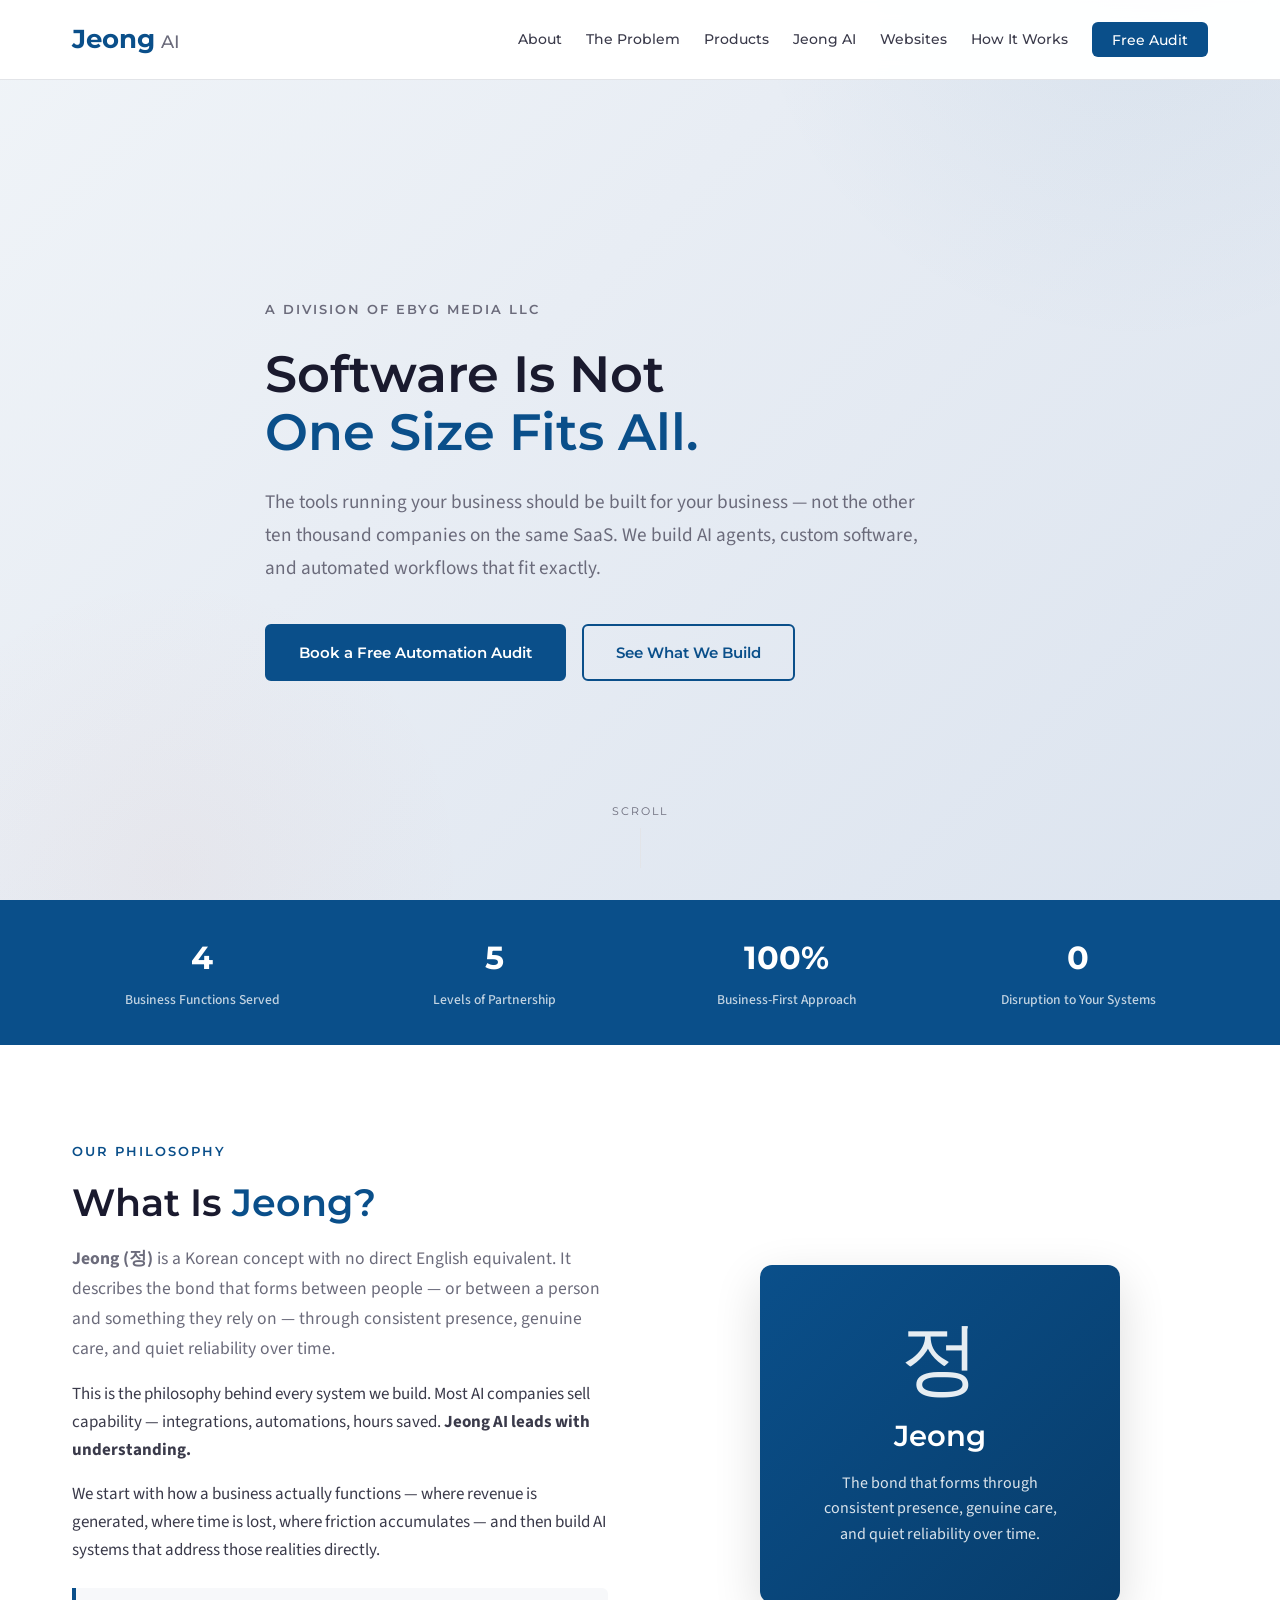
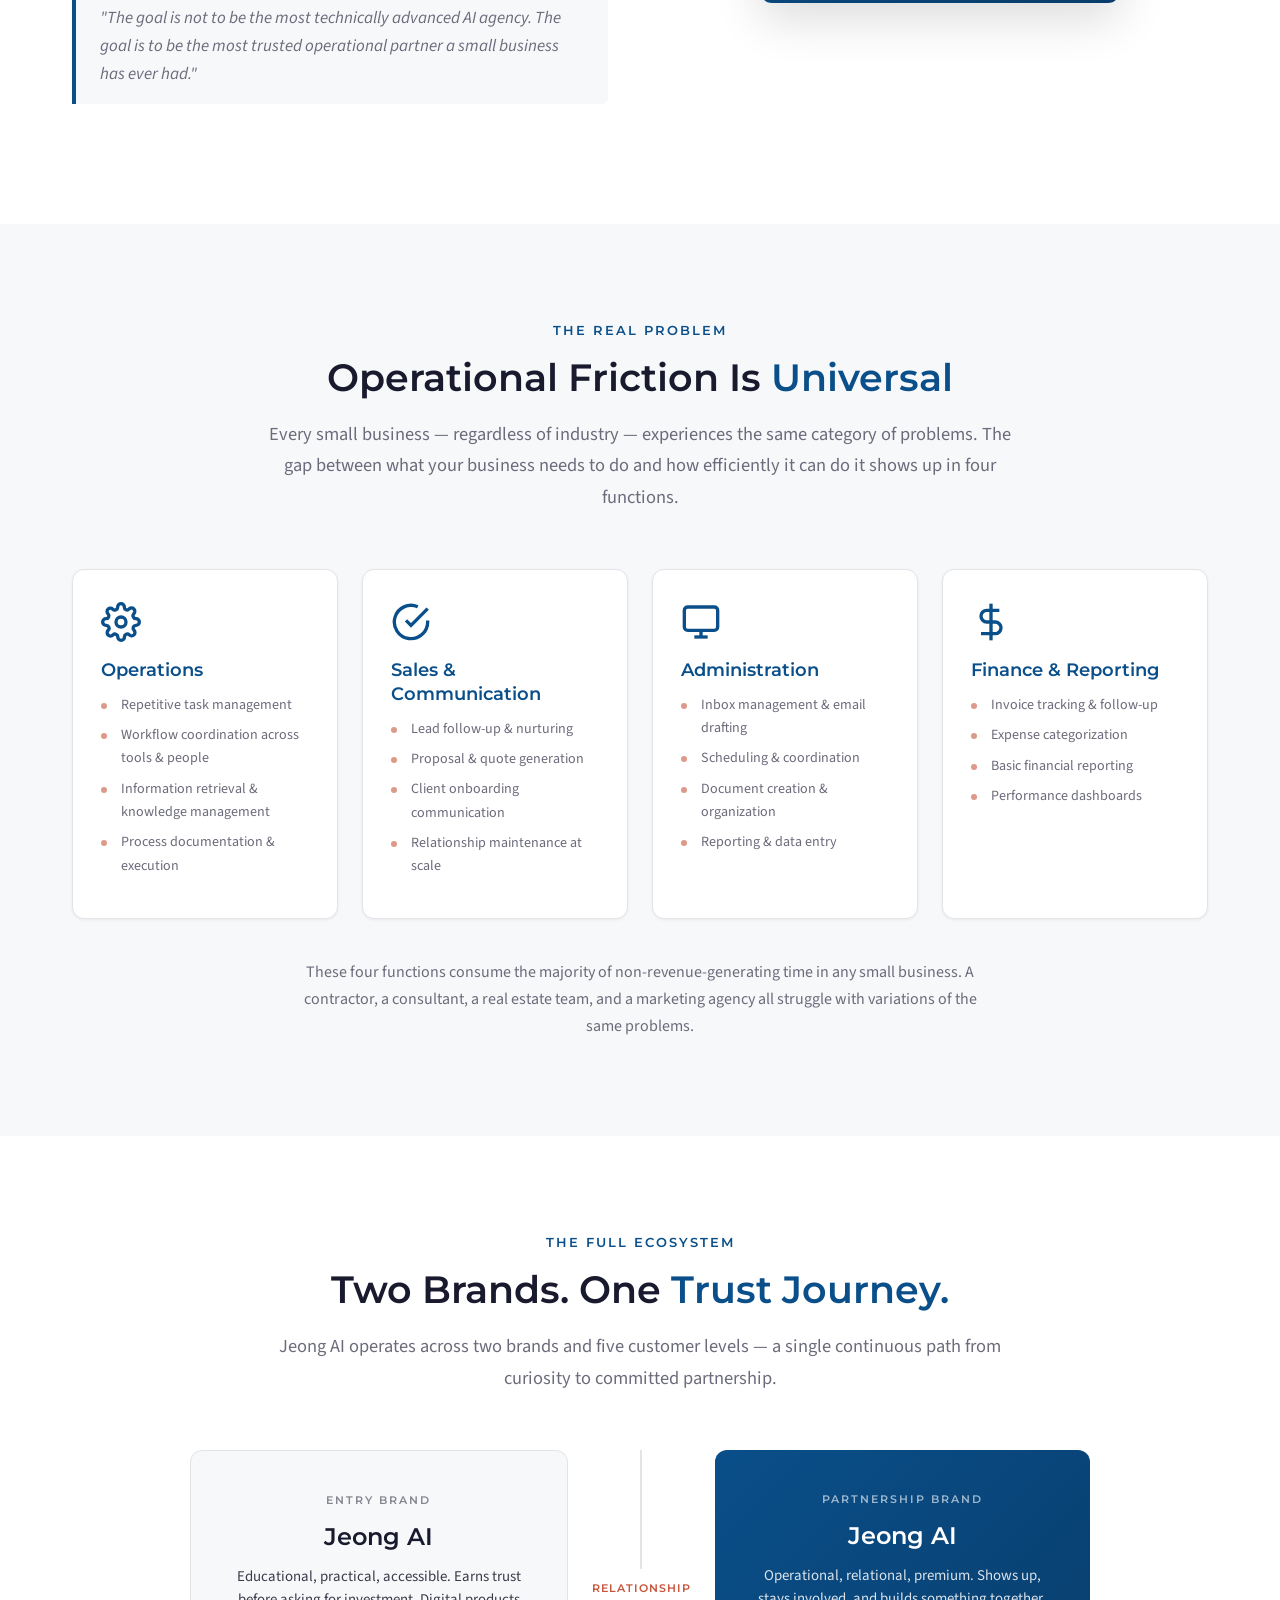
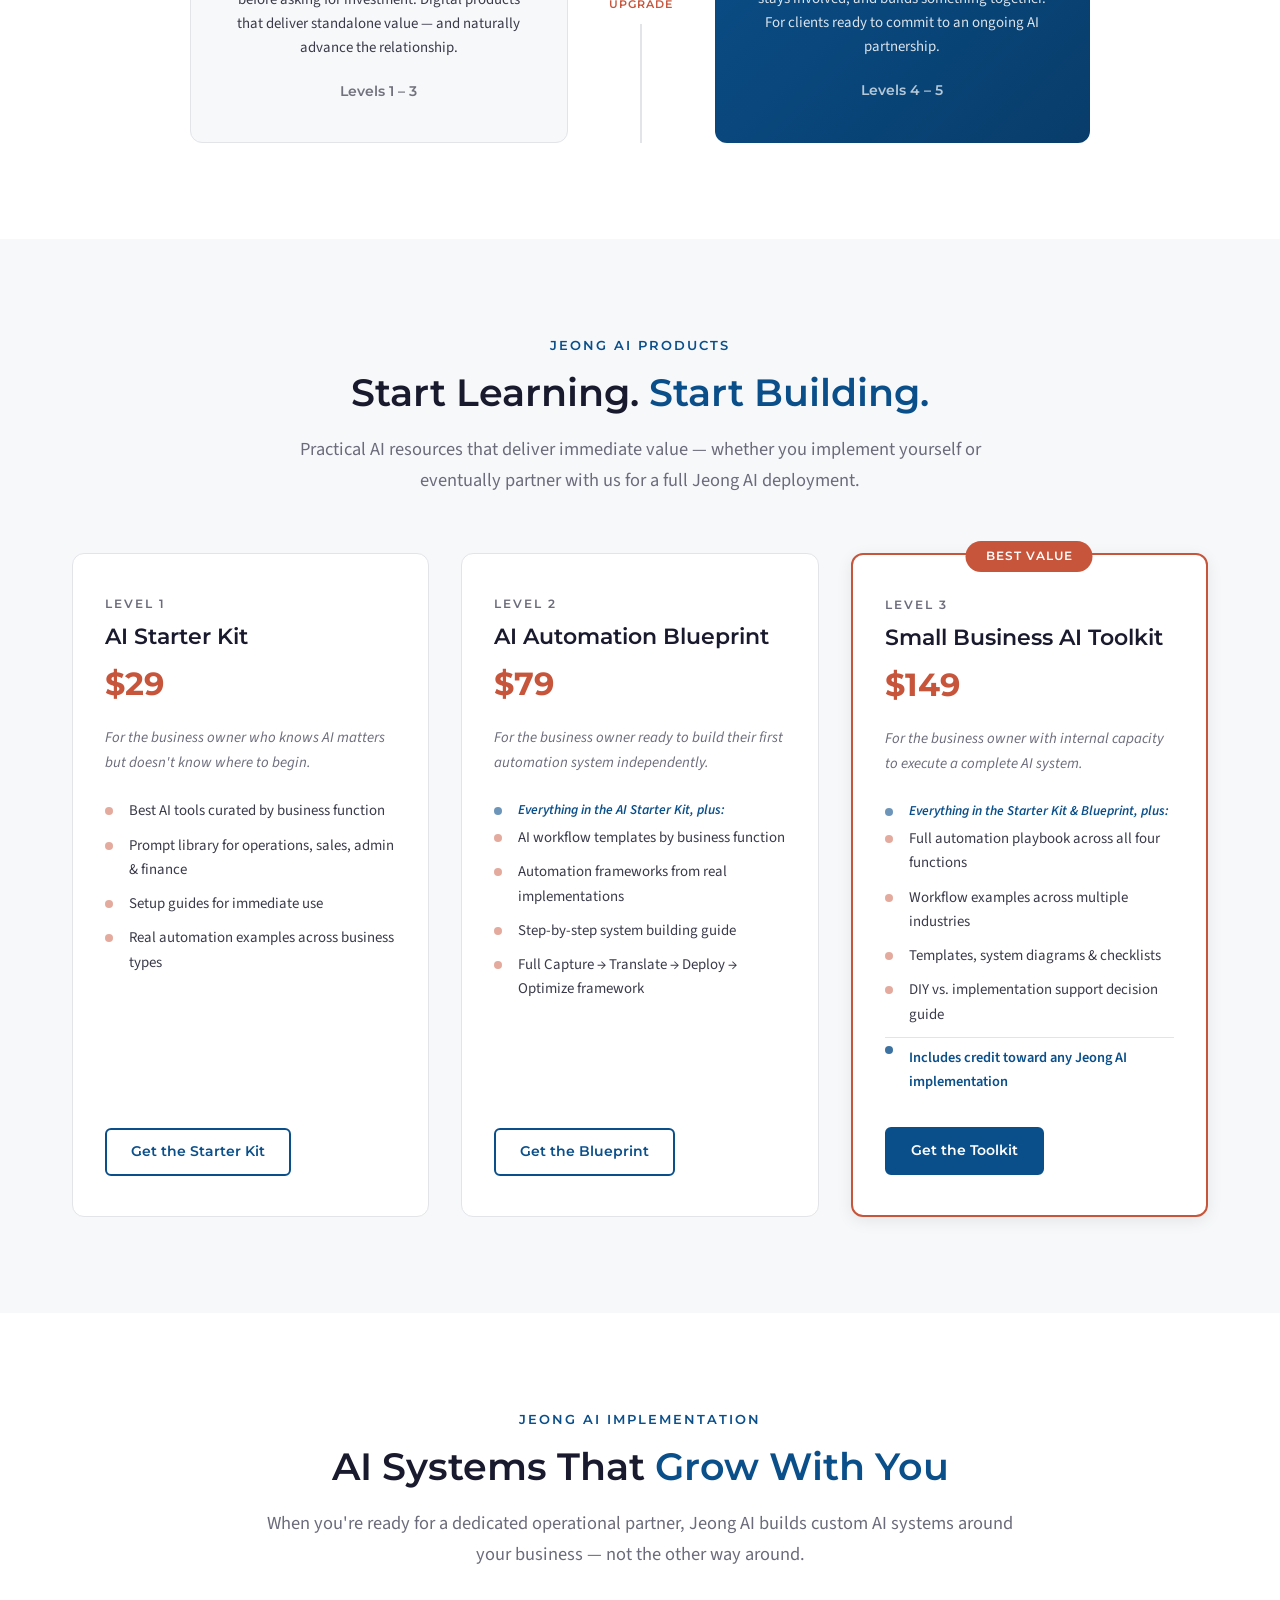
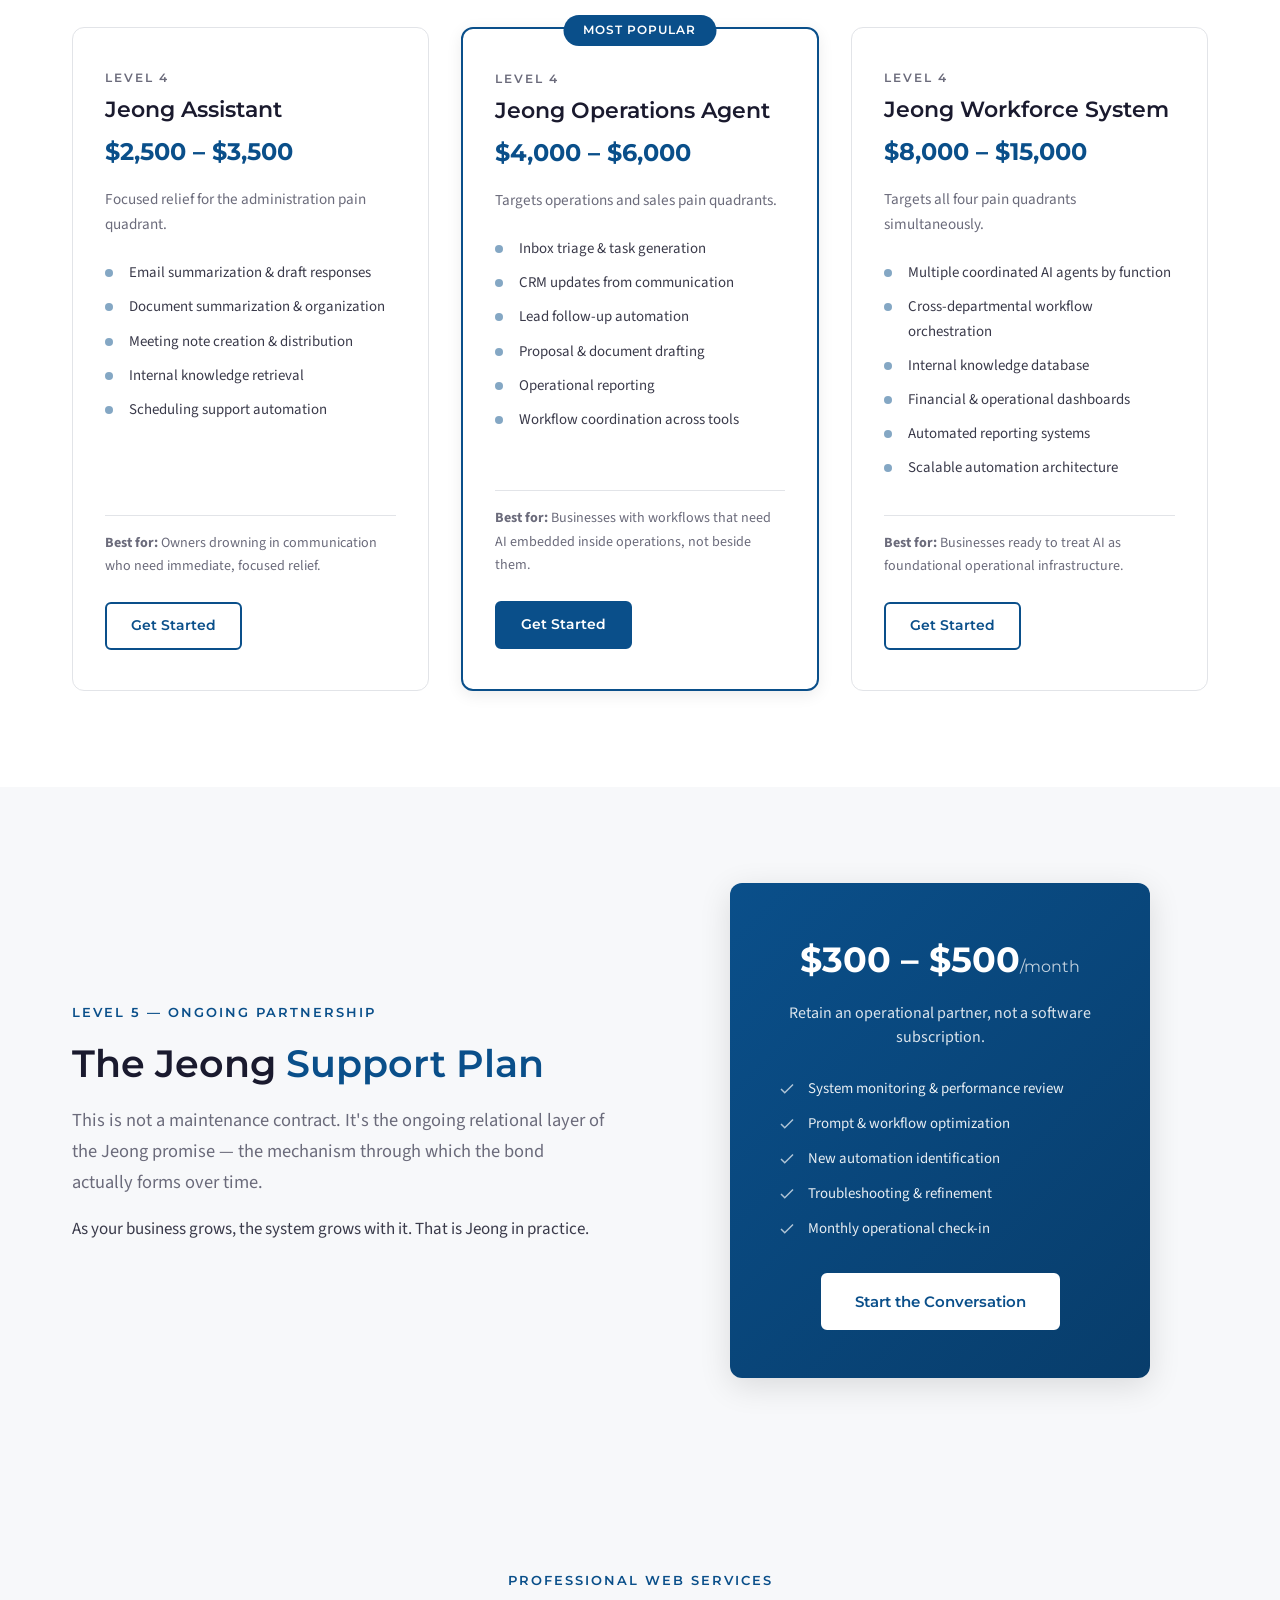
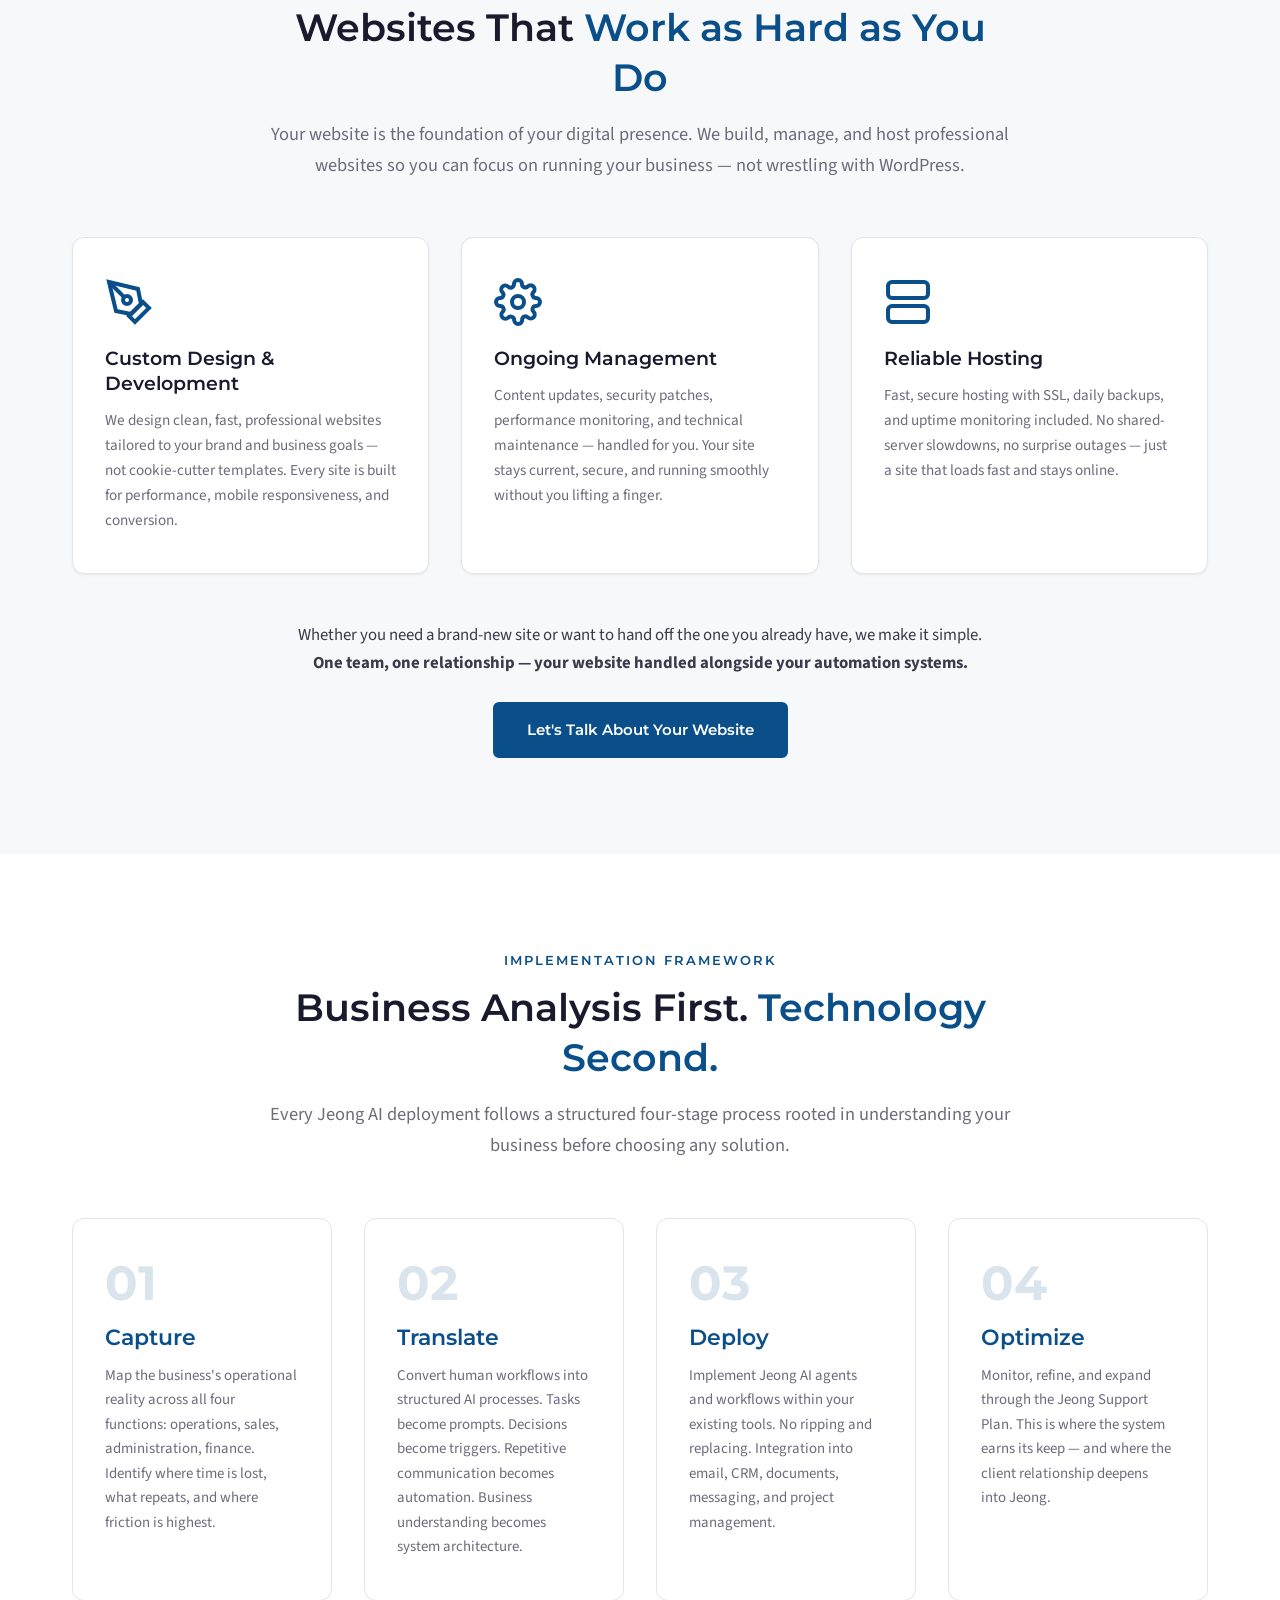
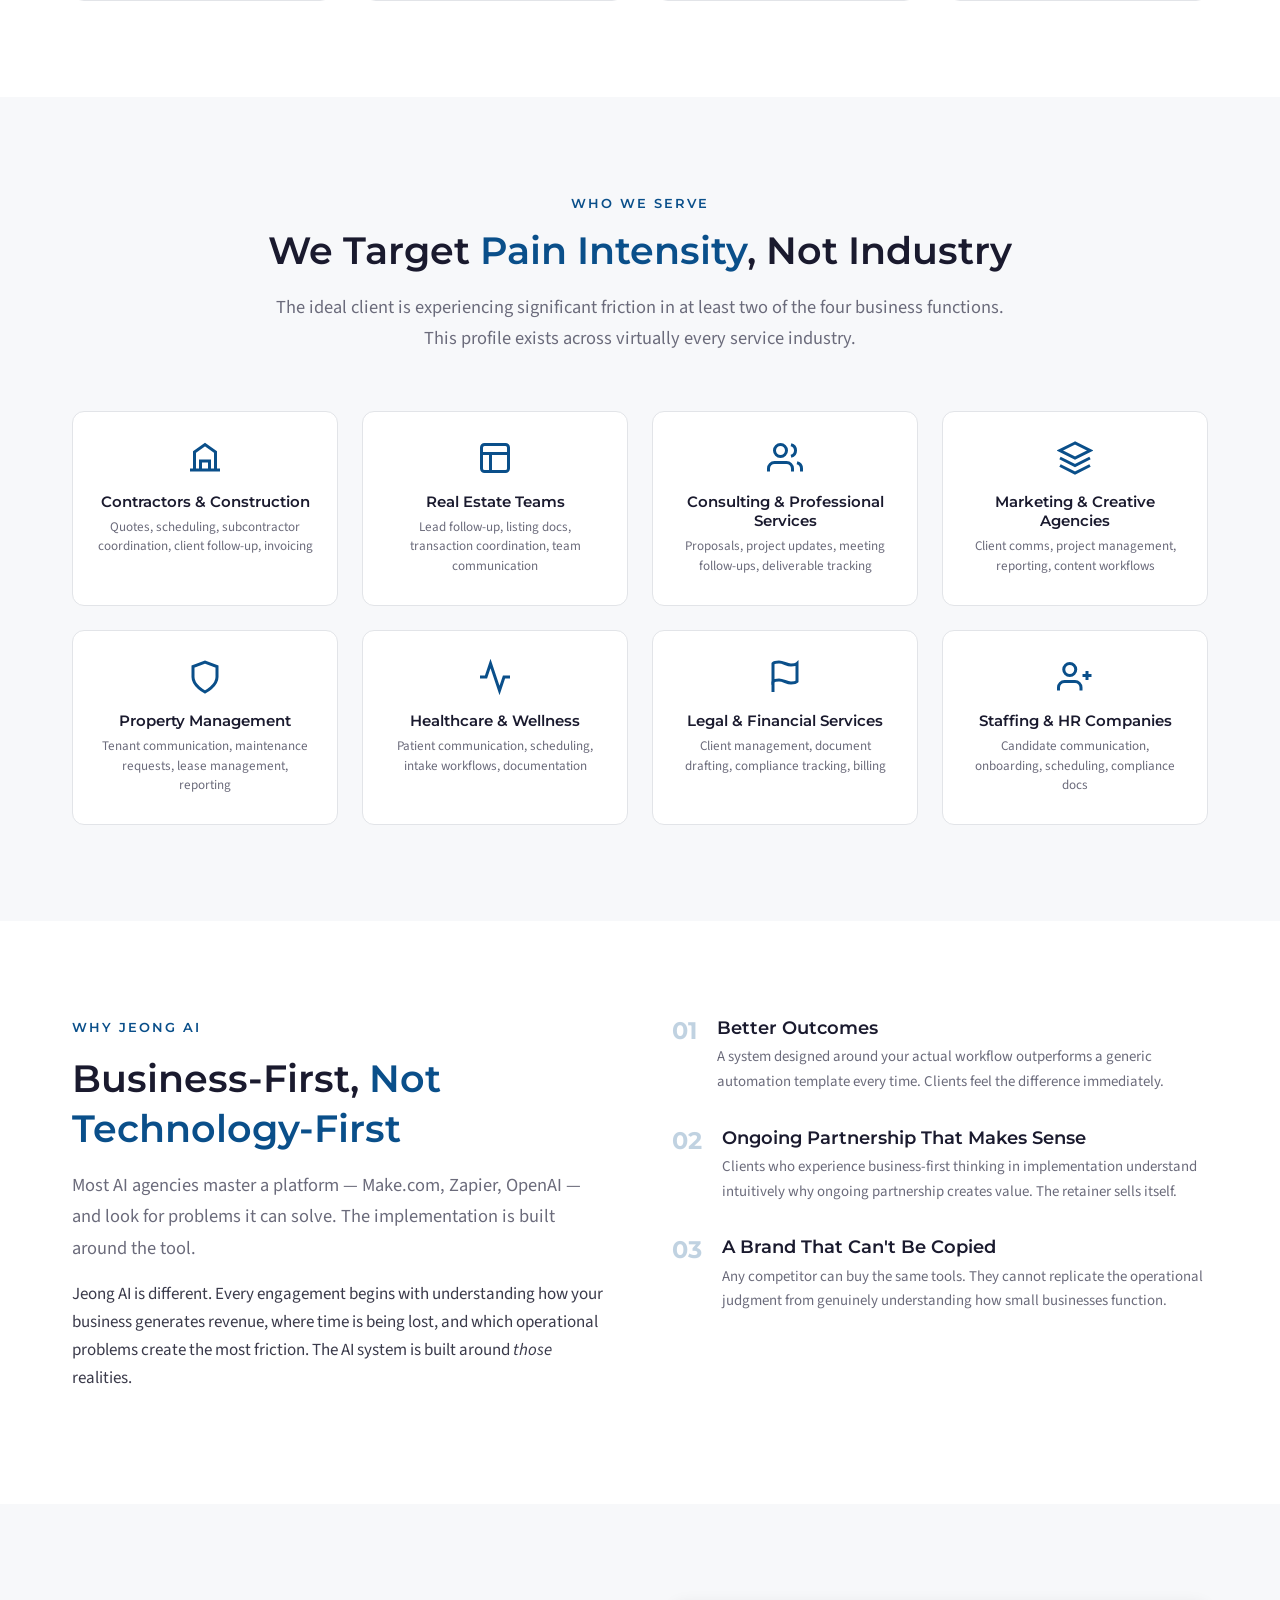
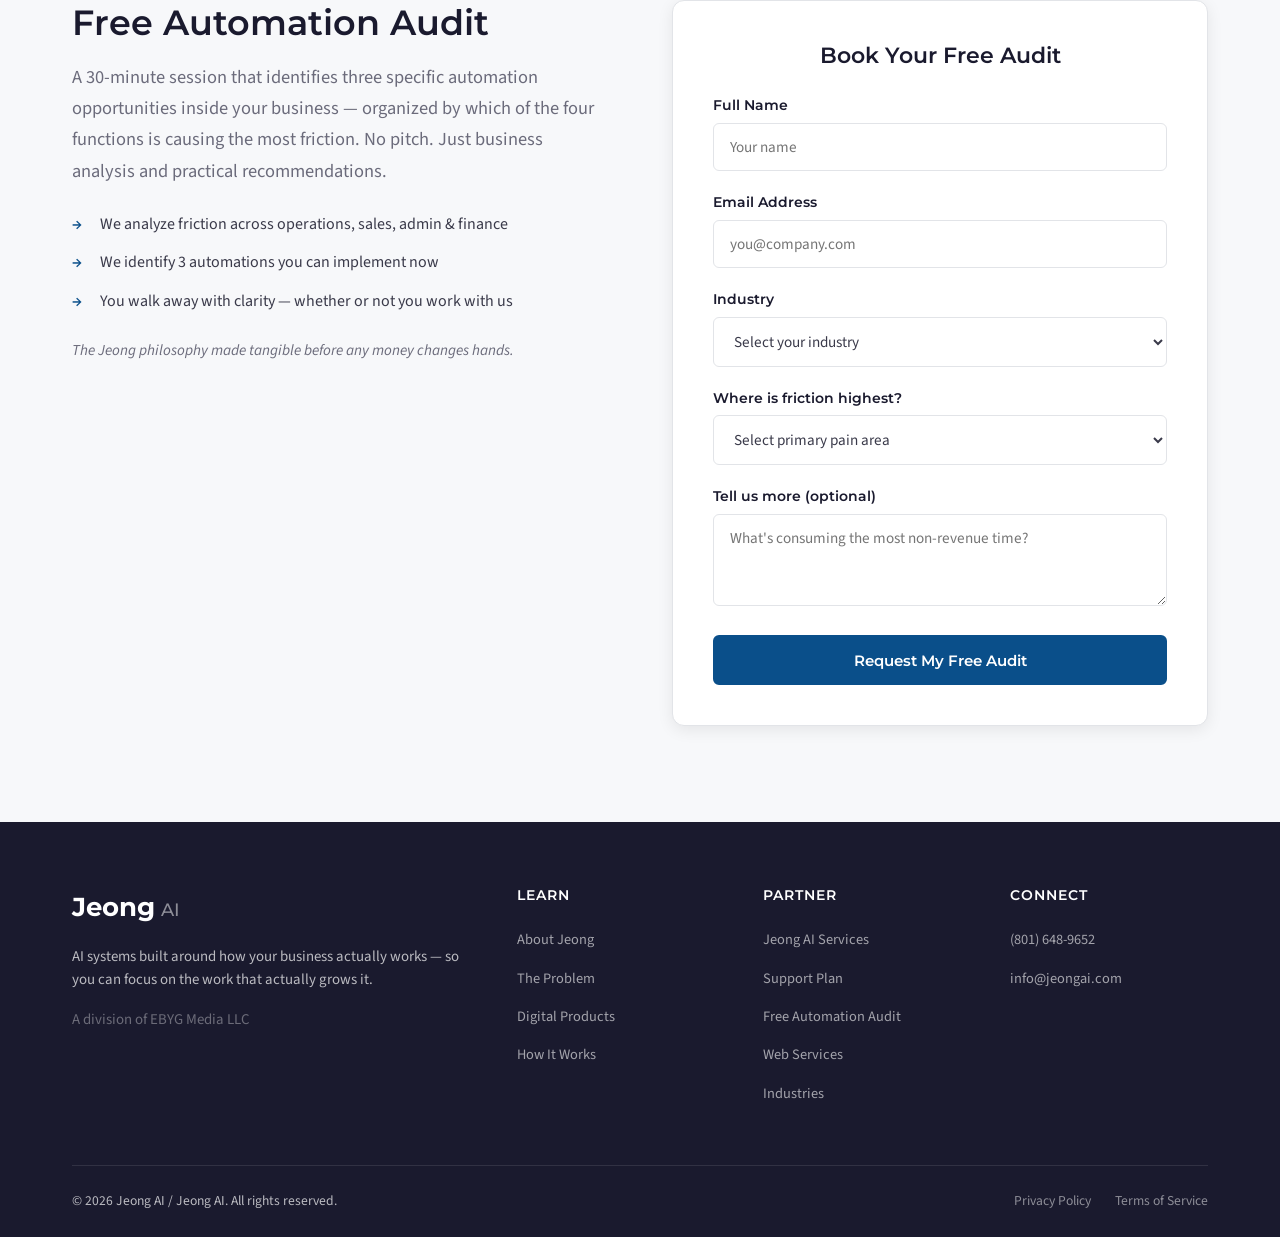
==== commit 9b436878: "Update hero copy — software is not one size fits all" ====
--- a/index.html
+++ b/index.html
@@ -3,13 +3,13 @@
 <head>
   <meta charset="UTF-8">
   <meta name="viewport" content="width=device-width, initial-scale=1.0">
-  <meta name="description" content="Jeong AI — AI systems and custom software solutions built around how your business actually works. Digital products, AI implementation, and ongoing operational partnership for small businesses.">
+  <meta name="description" content="Software is not one size fits all. Jeong AI builds custom software, AI agents, and automated workflows precisely around how your business works — not the other way around.">
   <meta property="og:type" content="website">
-  <meta property="og:title" content="Jeong AI — AI Systems for Small Business Operations">
-  <meta property="og:description" content="AI systems and custom software solutions built around how your business actually works. Digital products, AI implementation, and ongoing operational partnership.">
+  <meta property="og:title" content="Jeong AI — Custom Software &amp; AI Tools Built for Your Business">
+  <meta property="og:description" content="Software is not one size fits all. Custom software, AI agents, and automated workflows built precisely around how your business works.">
   <meta property="og:site_name" content="Jeong AI">
   <meta property="og:locale" content="en_US">
-  <title>Jeong AI — AI Systems for Small Business Operations</title>
+  <title>Jeong AI — Custom Software &amp; AI Tools Built for Your Business</title>
   <link rel="preconnect" href="https://fonts.googleapis.com">
   <link rel="preconnect" href="https://fonts.gstatic.com" crossorigin>
   <link href="https://fonts.googleapis.com/css2?family=Montserrat:wght@400;500;600;700&family=Source+Sans+3:wght@300;400;500;600&display=swap" rel="stylesheet">
@@ -46,11 +46,11 @@
     <div class="hero-bg"></div>
     <div class="container hero-content">
       <p class="hero-tag">A Division of EBYG Media LLC</p>
-      <h1>AI Systems Built Around<br><span class="highlight">How Your Business Actually Works</span></h1>
-      <p class="hero-sub">We start with your business problems — not our technology. From self-paced digital resources to fully managed AI implementation, Jeong AI helps small businesses eliminate the operational friction that limits growth.</p>
+      <h1>Software Is Not<br><span class="highlight">One Size Fits All.</span></h1>
+      <p class="hero-sub">The tools running your business should be built for your business — not the other ten thousand companies on the same SaaS. We build AI agents, custom software, and automated workflows that fit exactly.</p>
       <div class="hero-actions">
         <a href="#contact" class="btn btn-primary">Book a Free Automation Audit</a>
-        <a href="#products" class="btn btn-outline">Explore Products</a>
+        <a href="#what-we-build" class="btn btn-outline">See What We Build</a>
       </div>
     </div>
     <div class="hero-scroll">
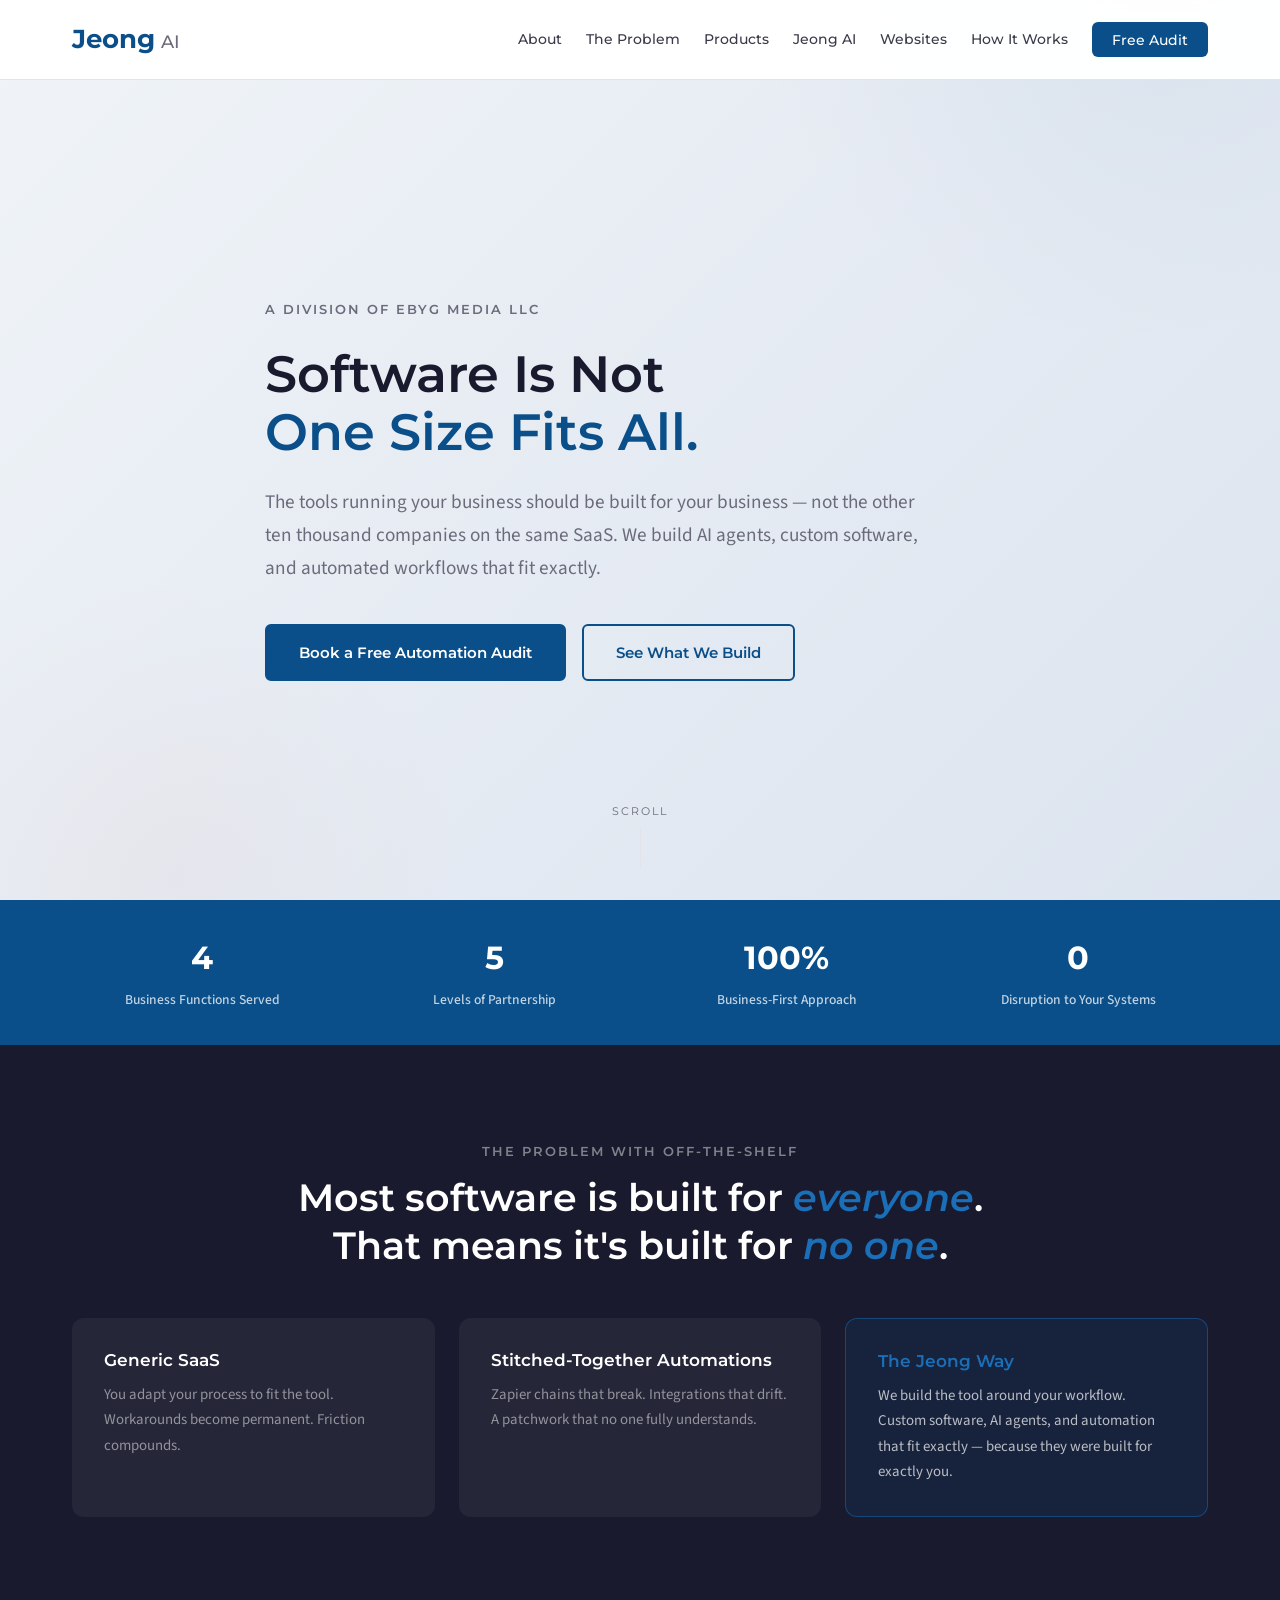
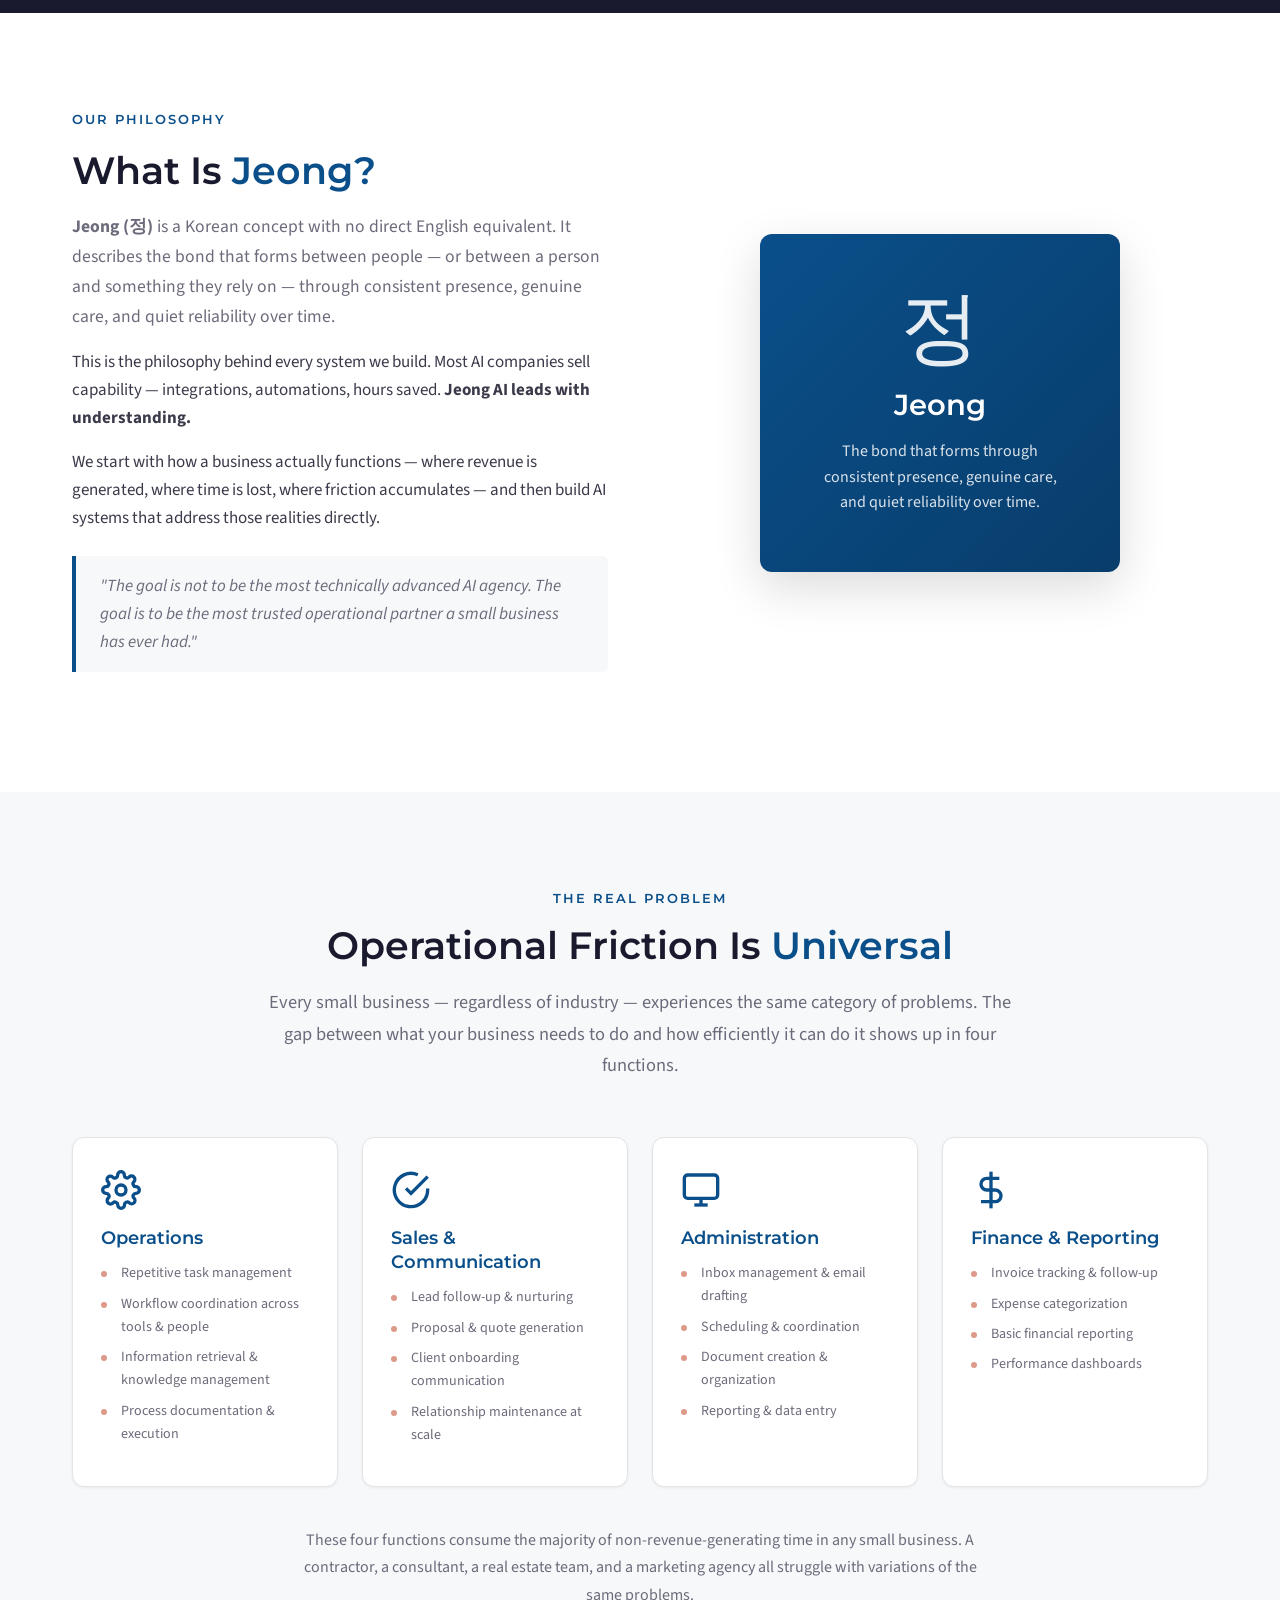
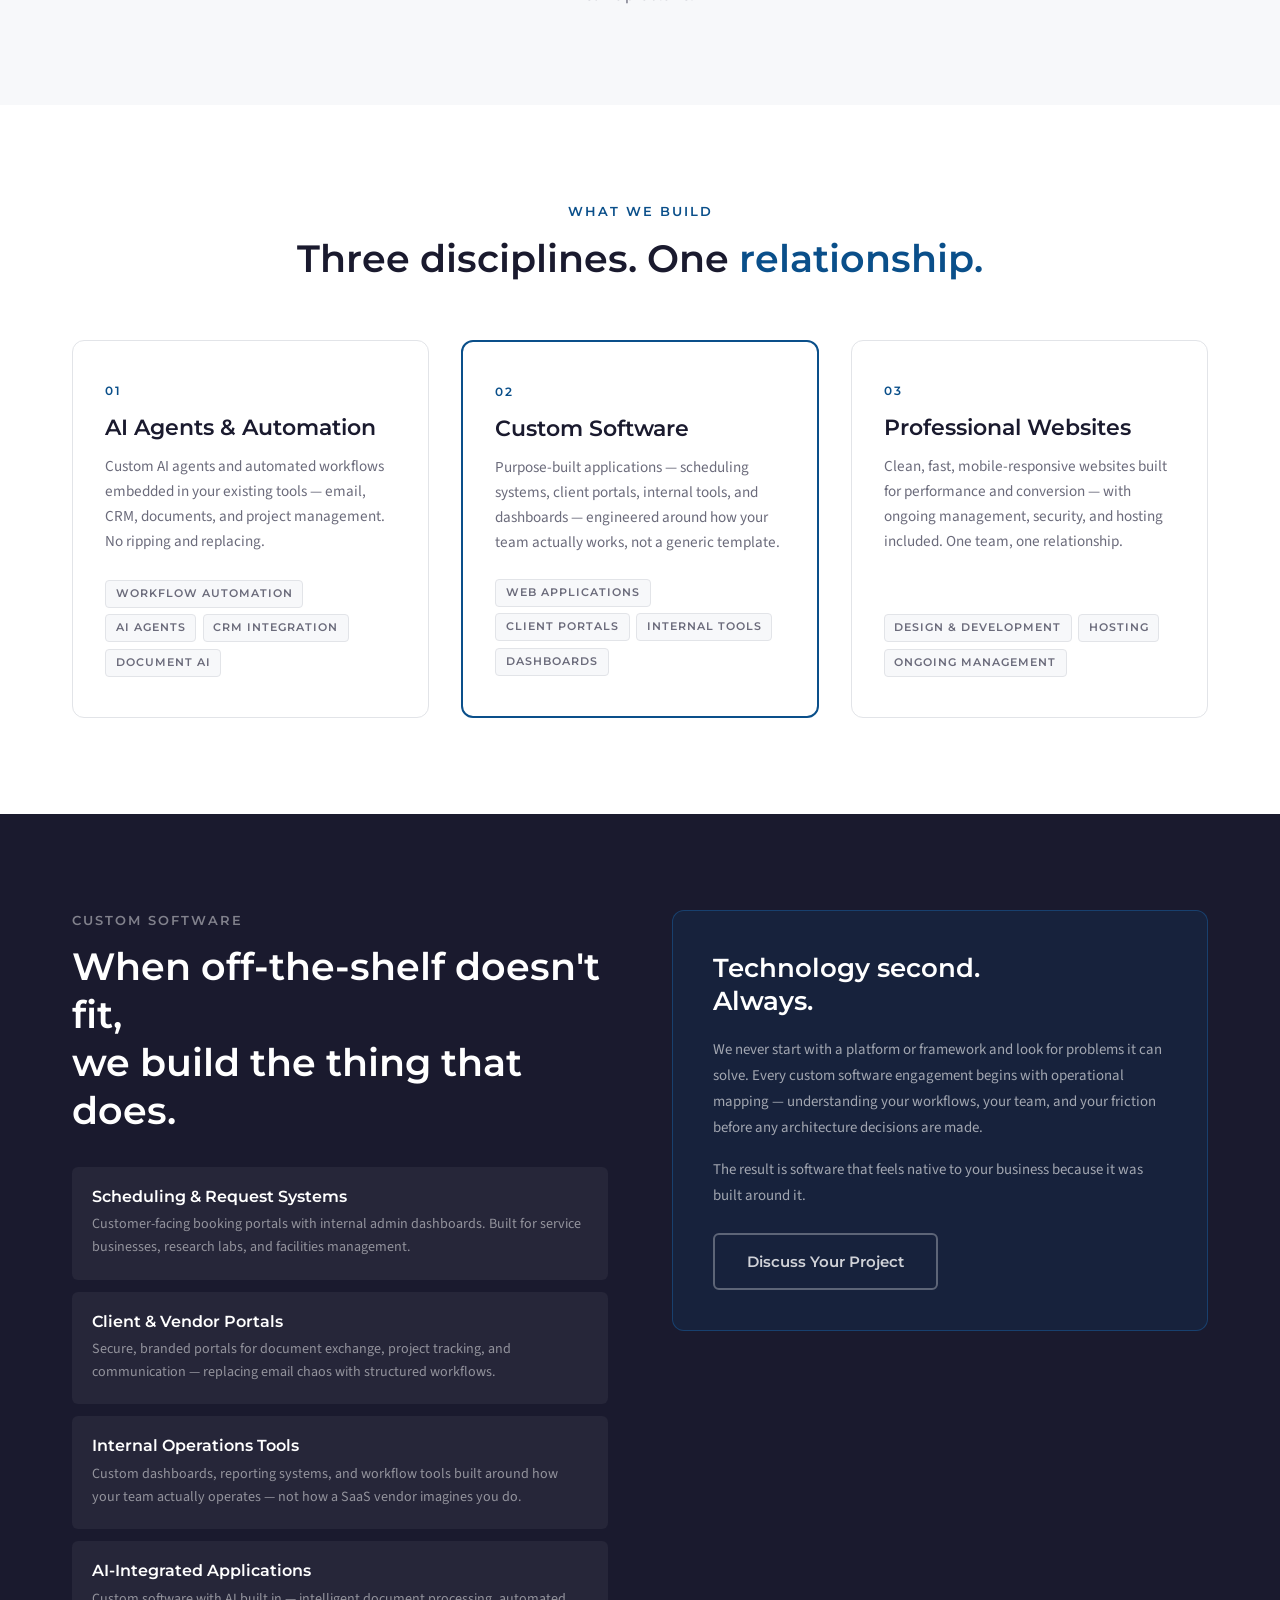
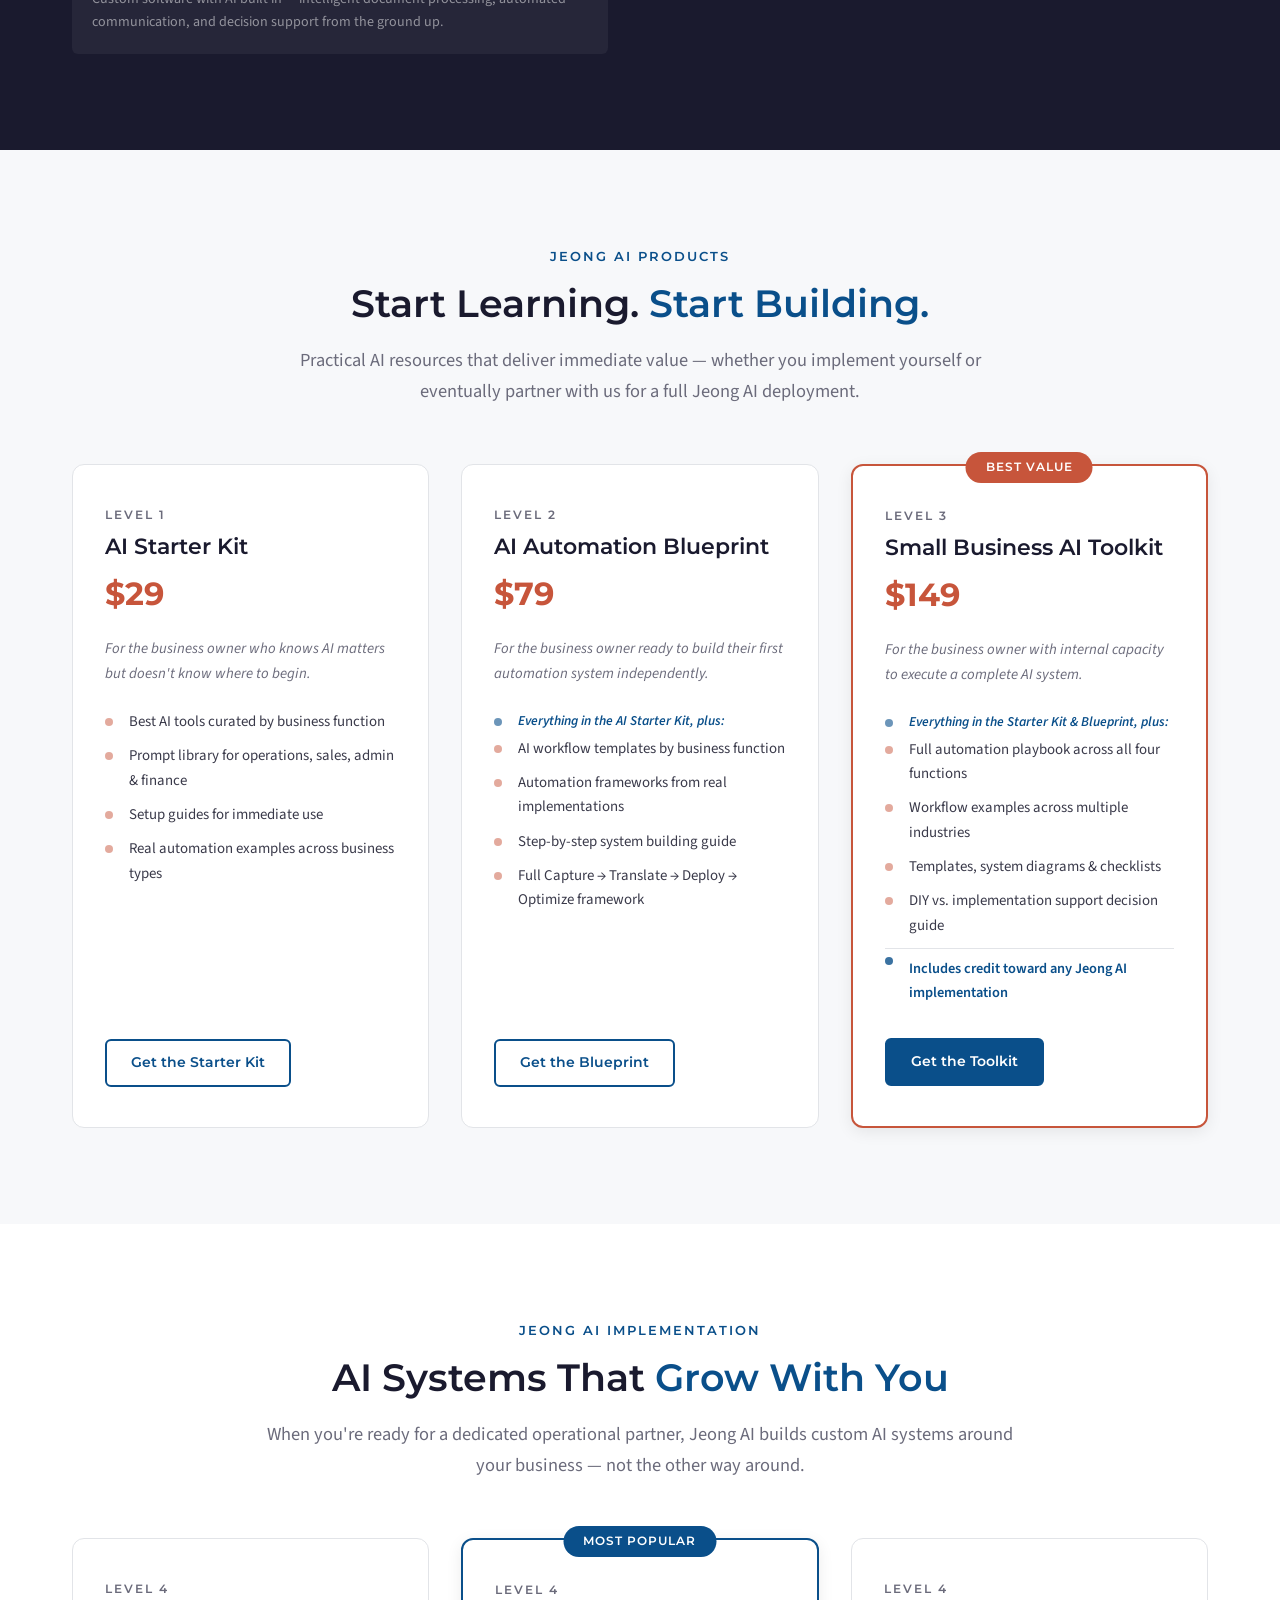
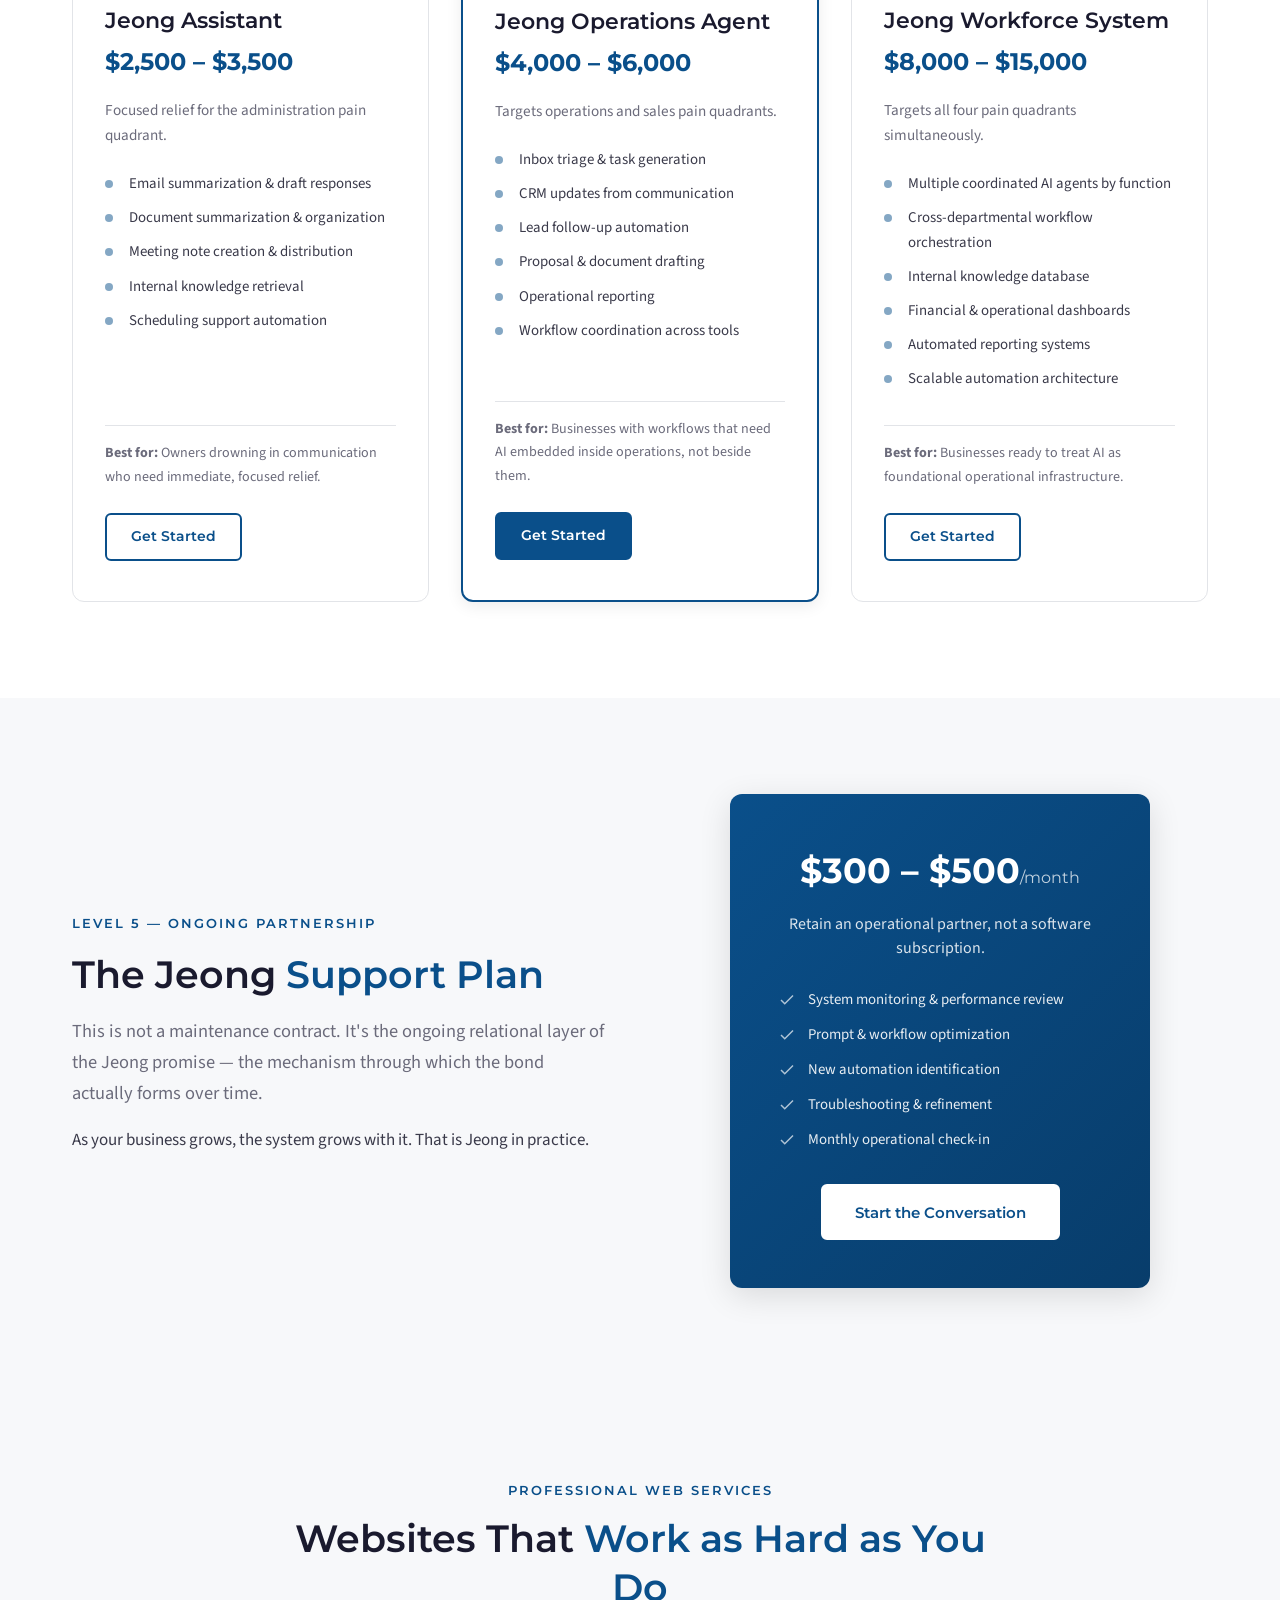
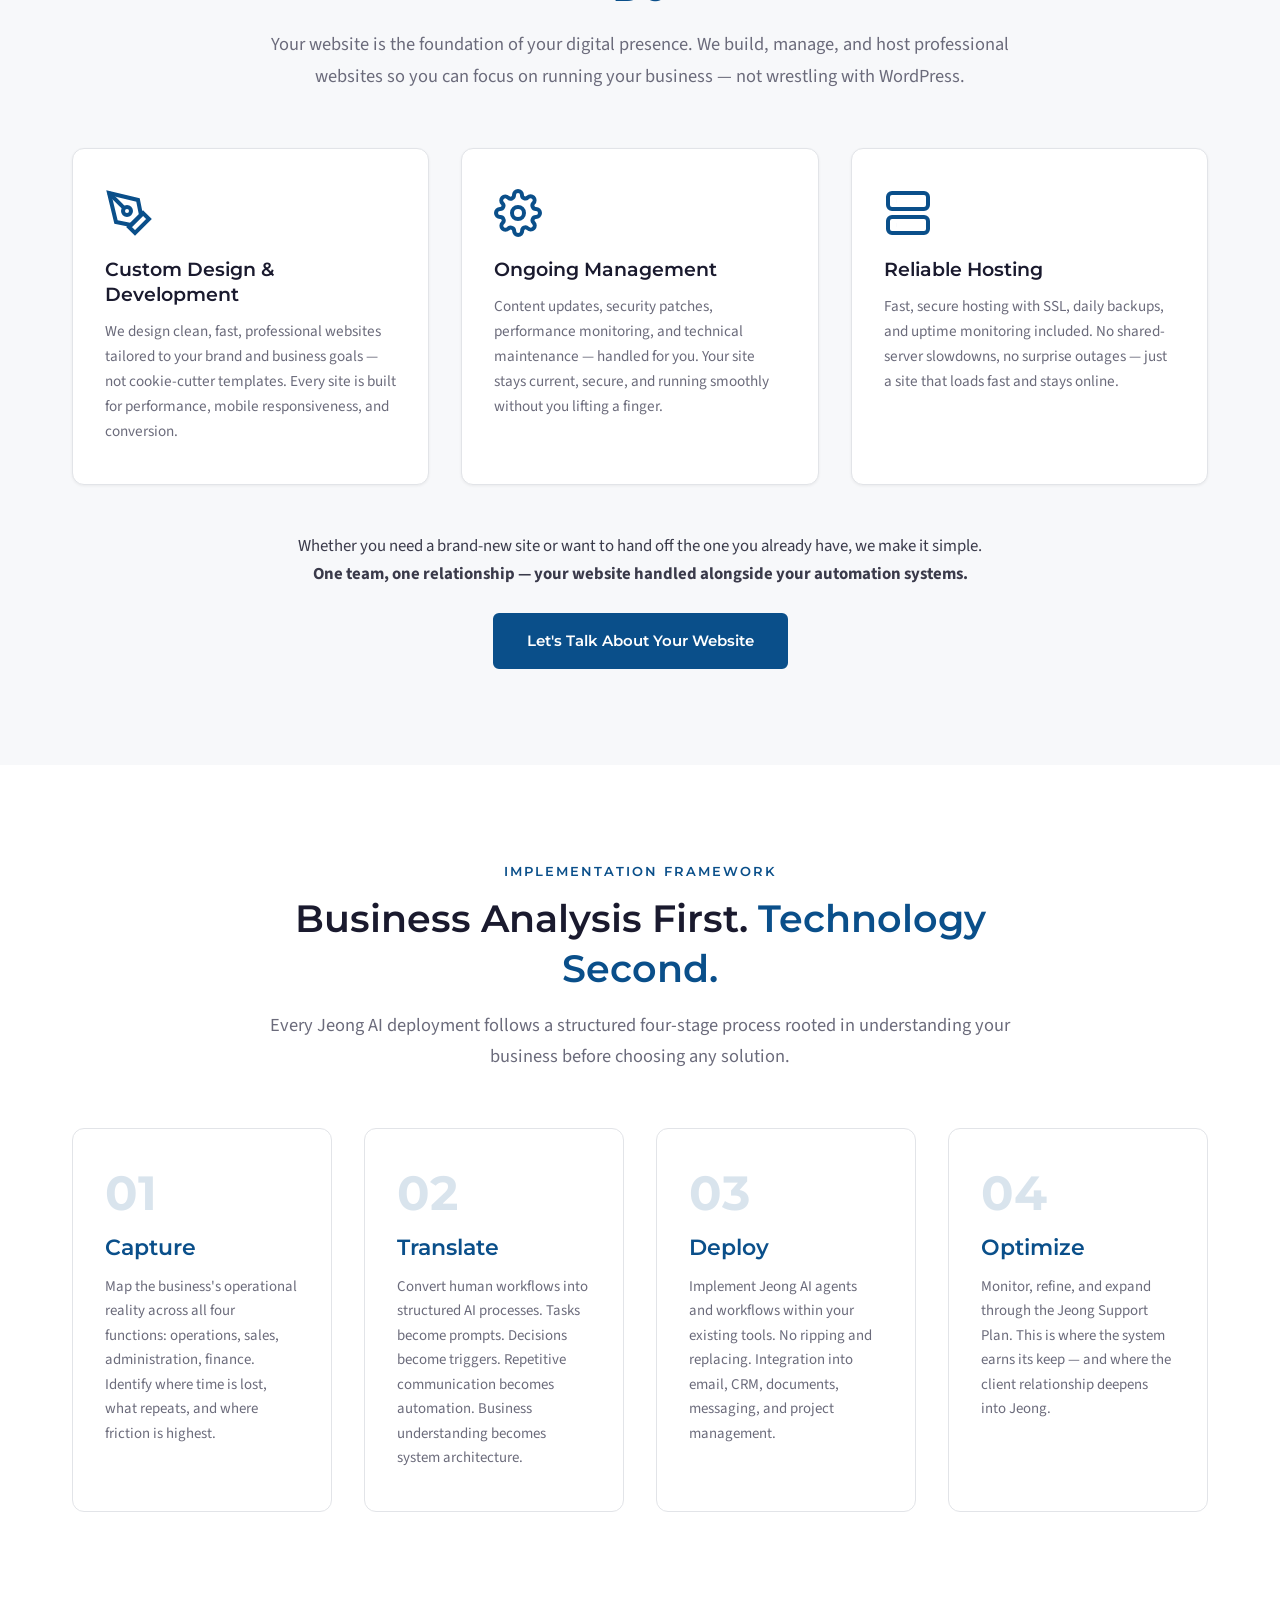
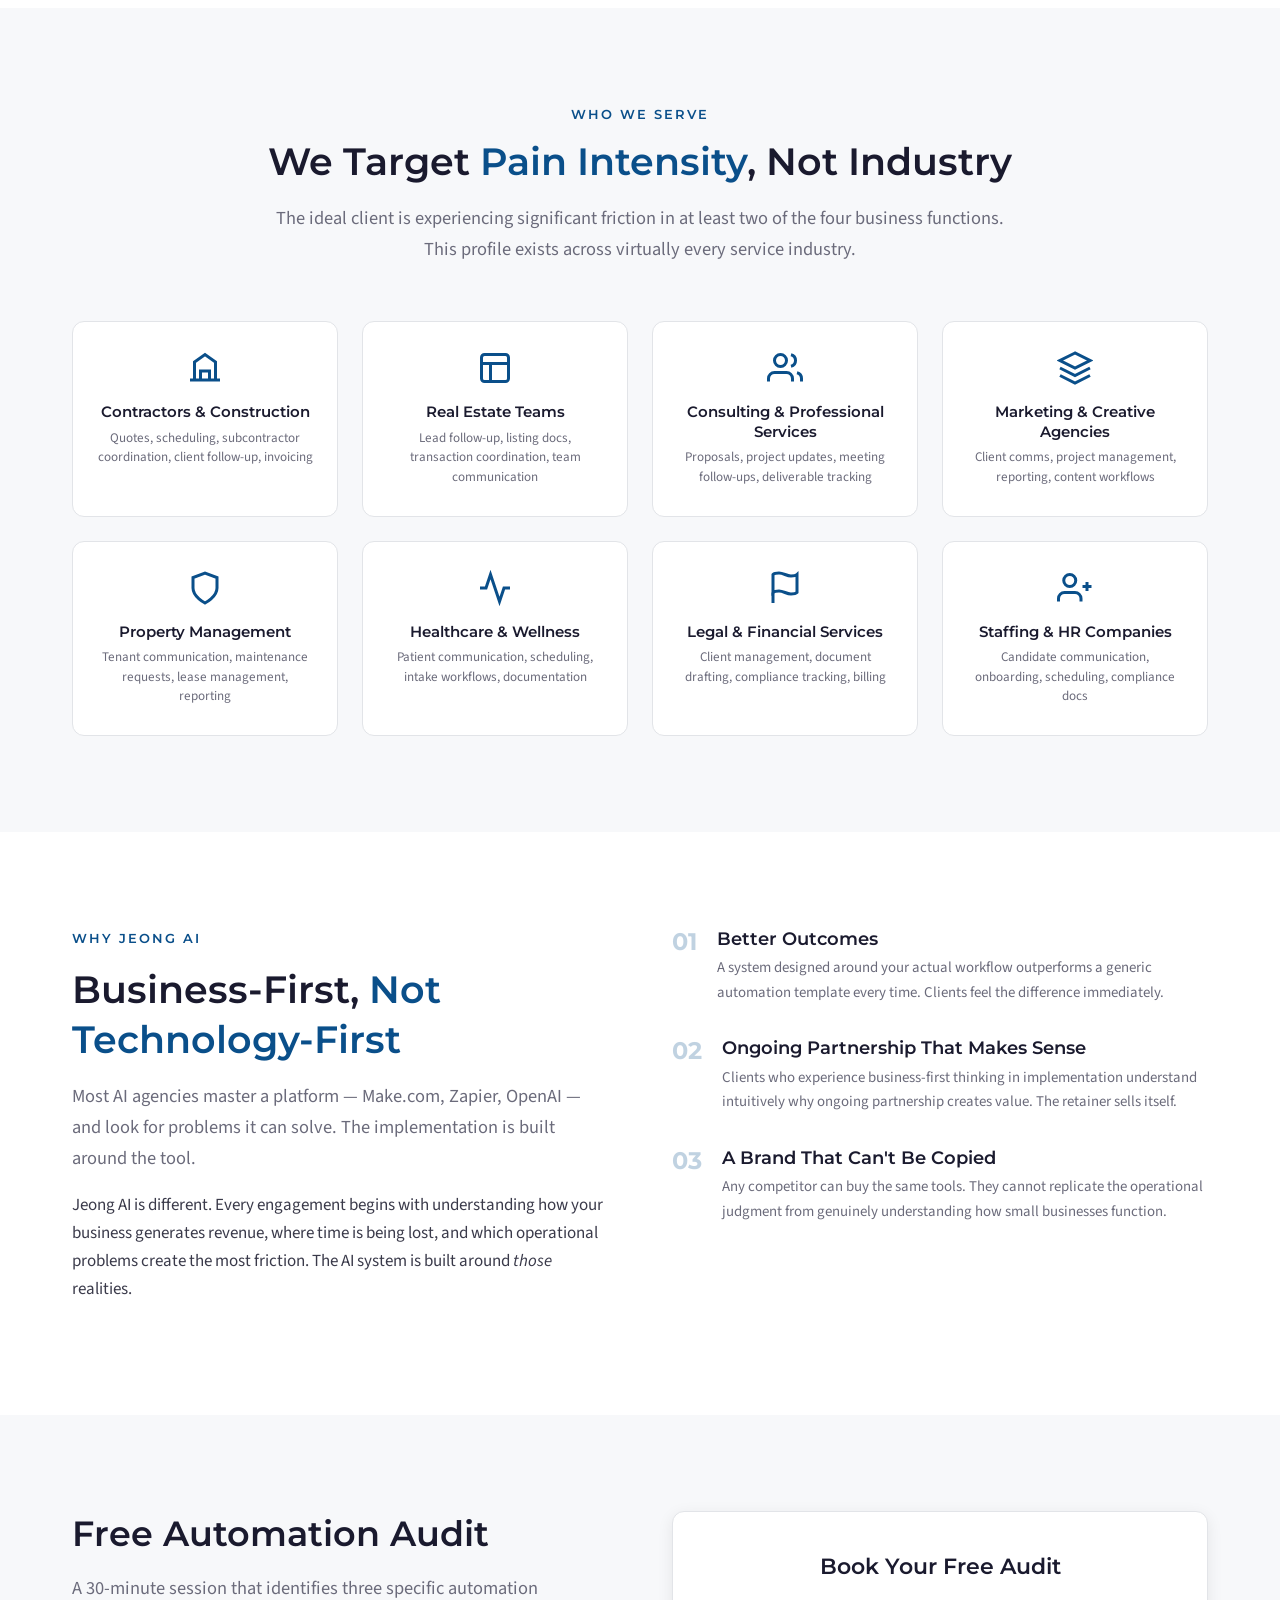
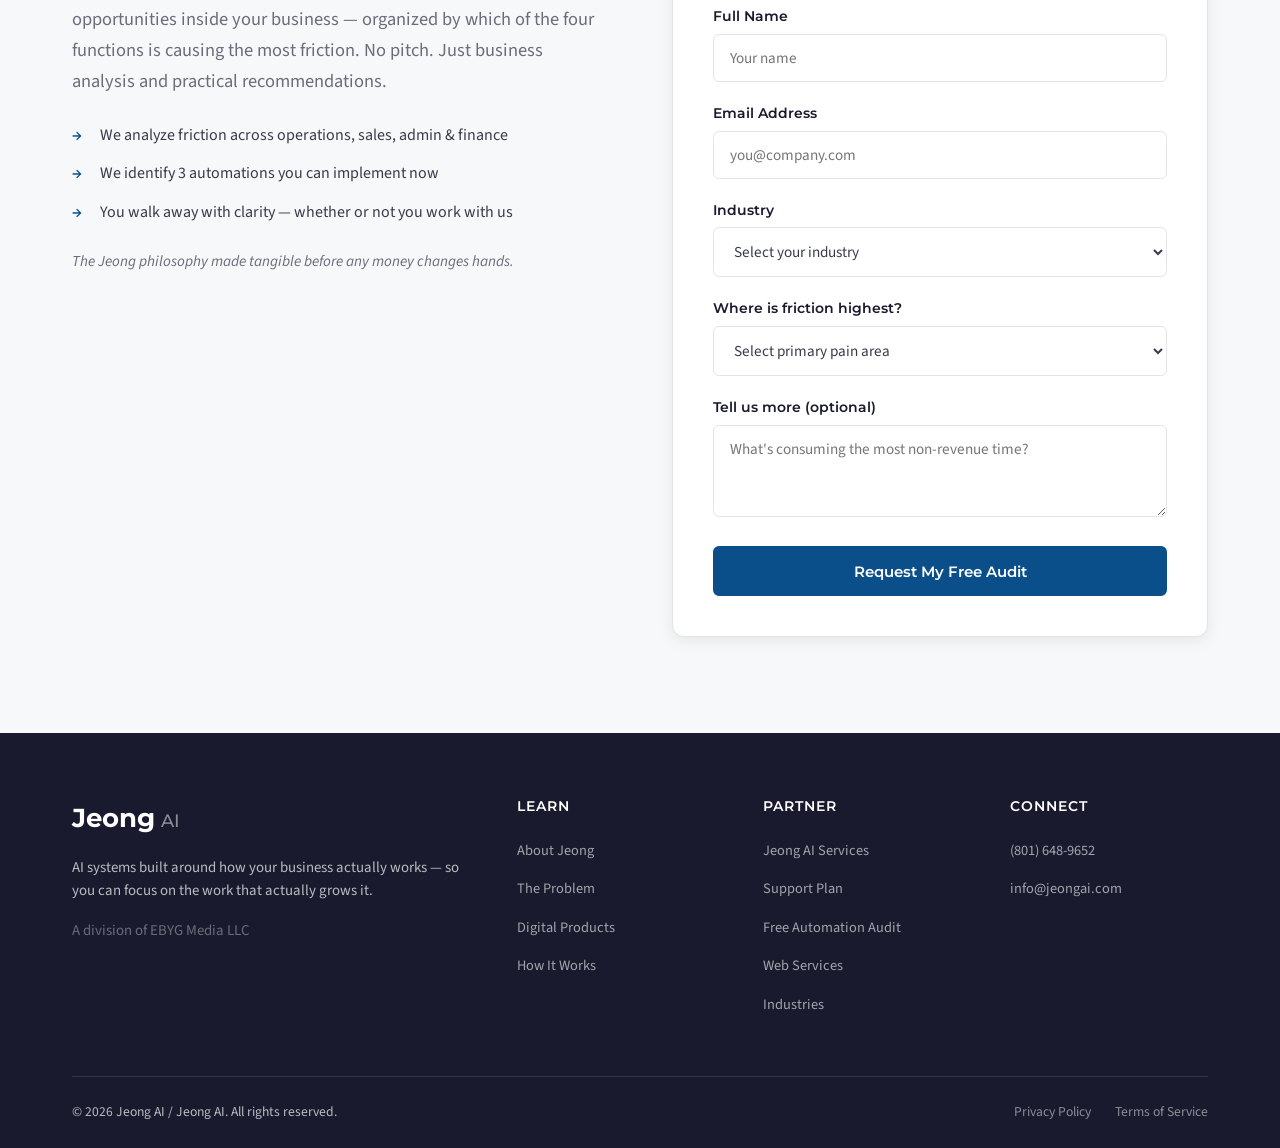
==== commit 68cbe708: "Add Custom Software deep-dive section" ====
--- a/index.html
+++ b/index.html
@@ -83,6 +83,30 @@
     </div>
   </section>
 
+  <!-- ========== NOT ONE SIZE FITS ALL ========== -->
+  <section class="osfa" id="osfa">
+    <div class="container">
+      <div class="osfa-inner">
+        <p class="section-tag osfa-tag">The Problem With Off-The-Shelf</p>
+        <h2 class="osfa-heading">Most software is built for <em>everyone</em>.<br>That means it's built for <em>no one</em>.</h2>
+        <div class="osfa-grid">
+          <div class="osfa-card">
+            <h4>Generic SaaS</h4>
+            <p>You adapt your process to fit the tool. Workarounds become permanent. Friction compounds.</p>
+          </div>
+          <div class="osfa-card">
+            <h4>Stitched-Together Automations</h4>
+            <p>Zapier chains that break. Integrations that drift. A patchwork that no one fully understands.</p>
+          </div>
+          <div class="osfa-card osfa-card-jeong">
+            <h4>The Jeong Way</h4>
+            <p>We build the tool around your workflow. Custom software, AI agents, and automation that fit exactly &mdash; because they were built for exactly you.</p>
+          </div>
+        </div>
+      </div>
+    </div>
+  </section>
+
   <!-- ========== ABOUT / JEONG PHILOSOPHY ========== -->
   <section class="about" id="about">
     <div class="container">
@@ -172,31 +196,81 @@
     </div>
   </section>
 
-  <!-- ========== ECOSYSTEM INTRO ========== -->
-  <section class="ecosystem">
+  <!-- ========== WHAT WE BUILD ========== -->
+  <section class="what-we-build" id="what-we-build">
     <div class="container">
       <div class="section-center">
-        <p class="section-tag">The Full Ecosystem</p>
-        <h2>Two Brands. One <span class="highlight">Trust Journey.</span></h2>
-        <p class="lead">Jeong AI operates across two brands and five customer levels &mdash; a single continuous path from curiosity to committed partnership.</p>
-      </div>
-      <div class="ecosystem-brands">
-        <div class="eco-brand eco-brand-jai">
-          <div class="eco-brand-tag">Entry Brand</div>
-          <h3>Jeong AI</h3>
-          <p>Educational, practical, accessible. Earns trust before asking for investment. Digital products that deliver standalone value &mdash; and naturally advance the relationship.</p>
-          <div class="eco-arrow">Levels 1 &ndash; 3</div>
-        </div>
-        <div class="eco-transition">
-          <div class="eco-transition-line"></div>
-          <div class="eco-transition-label">Relationship<br>Upgrade</div>
-          <div class="eco-transition-line"></div>
-        </div>
-        <div class="eco-brand eco-brand-jeong">
-          <div class="eco-brand-tag">Partnership Brand</div>
-          <h3>Jeong AI</h3>
-          <p>Operational, relational, premium. Shows up, stays involved, and builds something together. For clients ready to commit to an ongoing AI partnership.</p>
-          <div class="eco-arrow">Levels 4 &ndash; 5</div>
+        <p class="section-tag">What We Build</p>
+        <h2>Three disciplines. One <span class="highlight">relationship.</span></h2>
+      </div>
+      <div class="wwb-grid">
+        <div class="wwb-card">
+          <div class="wwb-num">01</div>
+          <h3>AI Agents &amp; Automation</h3>
+          <p>Custom AI agents and automated workflows embedded in your existing tools &mdash; email, CRM, documents, and project management. No ripping and replacing.</p>
+          <div class="wwb-tags">
+            <span class="wwb-tag">Workflow Automation</span>
+            <span class="wwb-tag">AI Agents</span>
+            <span class="wwb-tag">CRM Integration</span>
+            <span class="wwb-tag">Document AI</span>
+          </div>
+        </div>
+        <div class="wwb-card wwb-card-featured">
+          <div class="wwb-num">02</div>
+          <h3>Custom Software</h3>
+          <p>Purpose-built applications &mdash; scheduling systems, client portals, internal tools, and dashboards &mdash; engineered around how your team actually works, not a generic template.</p>
+          <div class="wwb-tags">
+            <span class="wwb-tag">Web Applications</span>
+            <span class="wwb-tag">Client Portals</span>
+            <span class="wwb-tag">Internal Tools</span>
+            <span class="wwb-tag">Dashboards</span>
+          </div>
+        </div>
+        <div class="wwb-card">
+          <div class="wwb-num">03</div>
+          <h3>Professional Websites</h3>
+          <p>Clean, fast, mobile-responsive websites built for performance and conversion &mdash; with ongoing management, security, and hosting included. One team, one relationship.</p>
+          <div class="wwb-tags">
+            <span class="wwb-tag">Design &amp; Development</span>
+            <span class="wwb-tag">Hosting</span>
+            <span class="wwb-tag">Ongoing Management</span>
+          </div>
+        </div>
+      </div>
+    </div>
+  </section>
+
+  <!-- ========== CUSTOM SOFTWARE DEEP-DIVE ========== -->
+  <section class="custom-software" id="custom-software">
+    <div class="container">
+      <div class="cs-inner">
+        <div class="cs-content">
+          <p class="section-tag cs-tag">Custom Software</p>
+          <h2 class="cs-heading">When off-the-shelf doesn't fit,<br>we build the thing that does.</h2>
+          <ul class="cs-list">
+            <li>
+              <h4>Scheduling &amp; Request Systems</h4>
+              <p>Customer-facing booking portals with internal admin dashboards. Built for service businesses, research labs, and facilities management.</p>
+            </li>
+            <li>
+              <h4>Client &amp; Vendor Portals</h4>
+              <p>Secure, branded portals for document exchange, project tracking, and communication &mdash; replacing email chaos with structured workflows.</p>
+            </li>
+            <li>
+              <h4>Internal Operations Tools</h4>
+              <p>Custom dashboards, reporting systems, and workflow tools built around how your team actually operates &mdash; not how a SaaS vendor imagines you do.</p>
+            </li>
+            <li>
+              <h4>AI-Integrated Applications</h4>
+              <p>Custom software with AI built in &mdash; intelligent document processing, automated communication, and decision support from the ground up.</p>
+            </li>
+          </ul>
+        </div>
+        <div class="cs-callout">
+          <h3>Technology second.<br>Always.</h3>
+          <p>We never start with a platform or framework and look for problems it can solve. Every custom software engagement begins with operational mapping &mdash; understanding your workflows, your team, and your friction before any architecture decisions are made.</p>
+          <p>The result is software that feels native to your business because it was built around it.</p>
+          <a href="#contact" class="btn btn-outline cs-btn">Discuss Your Project</a>
         </div>
       </div>
     </div>
--- a/css/styles.css
+++ b/css/styles.css
@@ -333,6 +333,52 @@
   font-weight: 500;
 }
 
+/* ---------- OSFA (Not One Size Fits All) ---------- */
+.osfa {
+  padding: 6rem 0;
+  background: var(--dark);
+}
+.osfa-inner { text-align: center; }
+.osfa-tag { color: rgba(255,255,255,0.45) !important; }
+.osfa-heading {
+  color: var(--white);
+  font-size: 2.4rem;
+  margin-bottom: 3rem;
+  line-height: 1.25;
+}
+.osfa-heading em {
+  color: var(--primary-light);
+  font-style: italic;
+}
+.osfa-grid {
+  display: grid;
+  grid-template-columns: repeat(3, 1fr);
+  gap: 1.5rem;
+  text-align: left;
+}
+.osfa-card {
+  background: rgba(255,255,255,0.05);
+  border-radius: var(--radius-lg);
+  padding: 2rem;
+}
+.osfa-card h4 {
+  color: var(--white);
+  font-size: 1.05rem;
+  margin-bottom: 0.65rem;
+}
+.osfa-card p {
+  color: rgba(255,255,255,0.5);
+  font-size: 0.93rem;
+  line-height: 1.7;
+  margin: 0;
+}
+.osfa-card-jeong {
+  border: 1px solid rgba(26,111,184,0.5);
+  background: rgba(10,79,138,0.15);
+}
+.osfa-card-jeong h4 { color: var(--primary-light); }
+.osfa-card-jeong p { color: rgba(255,255,255,0.7); }
+
 /* ---------- ABOUT ---------- */
 .about {
   padding: 6rem 0;
@@ -369,6 +415,135 @@
   font-size: 1rem;
   opacity: 0.85;
   line-height: 1.6;
+}
+
+/* ---------- WHAT WE BUILD ---------- */
+.what-we-build { padding: 6rem 0; }
+.wwb-grid {
+  display: grid;
+  grid-template-columns: repeat(3, 1fr);
+  gap: 2rem;
+}
+.wwb-card {
+  background: var(--white);
+  border: 1px solid var(--border);
+  border-radius: var(--radius-lg);
+  padding: 2.5rem 2rem;
+  transition: all var(--transition);
+  display: flex;
+  flex-direction: column;
+}
+.wwb-card:hover {
+  box-shadow: var(--shadow-md);
+  transform: translateY(-4px);
+}
+.wwb-card-featured {
+  border-color: var(--primary);
+  border-width: 2px;
+}
+.wwb-num {
+  font-family: var(--font-heading);
+  font-size: 0.75rem;
+  font-weight: 600;
+  text-transform: uppercase;
+  letter-spacing: 2px;
+  color: var(--primary);
+  margin-bottom: 0.75rem;
+}
+.wwb-card h3 { margin-bottom: 0.75rem; }
+.wwb-card p {
+  font-size: 0.95rem;
+  color: var(--text-light);
+  line-height: 1.65;
+  margin-bottom: 1.5rem;
+  flex-grow: 1;
+}
+.wwb-tags {
+  display: flex;
+  flex-wrap: wrap;
+  gap: 0.4rem;
+  margin-top: auto;
+}
+.wwb-tag {
+  font-family: var(--font-heading);
+  font-size: 0.68rem;
+  font-weight: 600;
+  text-transform: uppercase;
+  letter-spacing: 1px;
+  color: var(--text-light);
+  background: var(--light);
+  border: 1px solid var(--border);
+  padding: 0.25rem 0.6rem;
+  border-radius: 4px;
+}
+
+/* ---------- CUSTOM SOFTWARE DEEP-DIVE ---------- */
+.custom-software {
+  padding: 6rem 0;
+  background: var(--dark);
+}
+.cs-inner {
+  display: grid;
+  grid-template-columns: 1fr 1fr;
+  gap: 4rem;
+  align-items: start;
+}
+.cs-tag { color: rgba(255,255,255,0.45) !important; }
+.cs-heading {
+  color: var(--white);
+  margin-bottom: 2rem;
+  line-height: 1.25;
+}
+.cs-list {
+  display: flex;
+  flex-direction: column;
+  gap: 0.75rem;
+}
+.cs-list li {
+  background: rgba(255,255,255,0.05);
+  border-radius: var(--radius);
+  padding: 1.25rem;
+}
+.cs-list h4 {
+  color: var(--white);
+  font-size: 1rem;
+  margin-bottom: 0.35rem;
+}
+.cs-list p {
+  color: rgba(255,255,255,0.5);
+  font-size: 0.88rem;
+  line-height: 1.65;
+  margin: 0;
+}
+.cs-callout {
+  background: rgba(10,79,138,0.15);
+  border: 1px solid rgba(26,111,184,0.4);
+  border-radius: var(--radius-lg);
+  padding: 2.5rem;
+  position: sticky;
+  top: calc(var(--header-h) + 2rem);
+}
+.cs-callout h3 {
+  color: var(--white);
+  font-size: 1.6rem;
+  margin-bottom: 1.25rem;
+  line-height: 1.3;
+}
+.cs-callout p {
+  color: rgba(255,255,255,0.6);
+  font-size: 0.93rem;
+  line-height: 1.75;
+  margin-bottom: 1rem;
+}
+.cs-btn {
+  color: rgba(255,255,255,0.8) !important;
+  border-color: rgba(255,255,255,0.3) !important;
+  margin-top: 0.5rem;
+}
+.cs-btn:hover {
+  background: var(--primary) !important;
+  border-color: var(--primary) !important;
+  color: var(--white) !important;
 }
 
 /* ---------- FRICTION (Problem section) ---------- */
@@ -1121,6 +1296,8 @@
   h1 { font-size: 2.6rem; }
   h2 { font-size: 2rem; }
   .friction-grid { grid-template-columns: repeat(2, 1fr); }
+  .wwb-grid { grid-template-columns: 1fr; max-width: 480px; margin: 0 auto; }
+  .cs-inner { grid-template-columns: 1fr; }
   .products-grid { grid-template-columns: 1fr; max-width: 480px; margin: 0 auto; }
   .services-grid { grid-template-columns: 1fr; max-width: 480px; margin: 0 auto; }
   .web-services-grid { grid-template-columns: 1fr; max-width: 480px; margin: 2rem auto 0; }
@@ -1149,7 +1326,7 @@
   .hero-actions .btn { width: 100%; text-align: center; }
 
   /* Section padding reduction */
-  .about, .friction, .ecosystem, .products, .services,
+  .about, .friction, .ecosystem, .what-we-build, .custom-software, .products, .services,
   .support, .how-it-works, .industries, .advantage,
   .cta-section, .web-services { padding: 4rem 0; }
   .section-center { margin-bottom: 2.5rem; }
@@ -1204,10 +1381,11 @@
   .jeong-symbol { font-size: 3.5rem; }
 
   /* Section padding further reduced */
-  .about, .friction, .ecosystem, .products, .services,
+  .about, .friction, .ecosystem, .what-we-build, .custom-software, .products, .services,
   .support, .how-it-works, .industries, .advantage,
   .cta-section, .web-services { padding: 3rem 0; }
   .section-center { margin-bottom: 2rem; }
+  .cs-callout { position: static; margin-top: 2rem; }
 
   /* Cards & form */
   .product-card, .service-card, .web-card { padding: 2rem 1.5rem; }
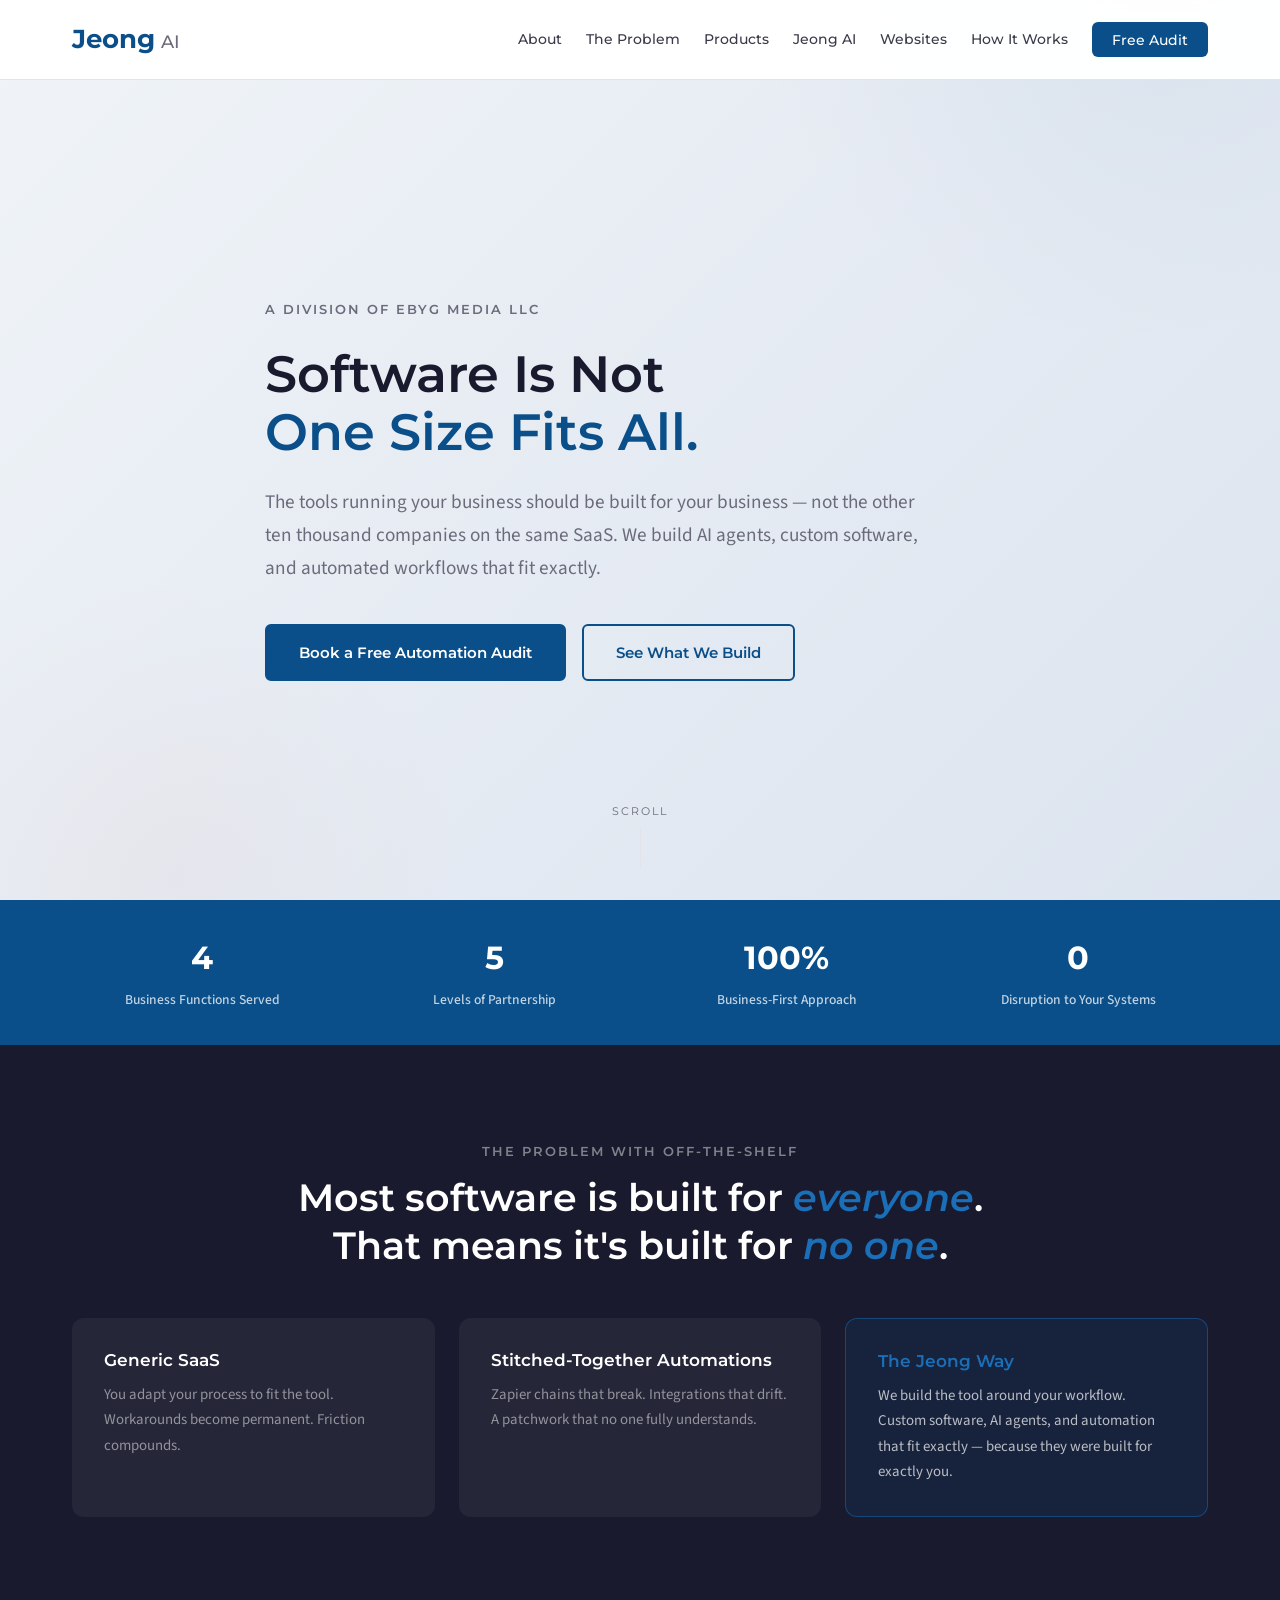
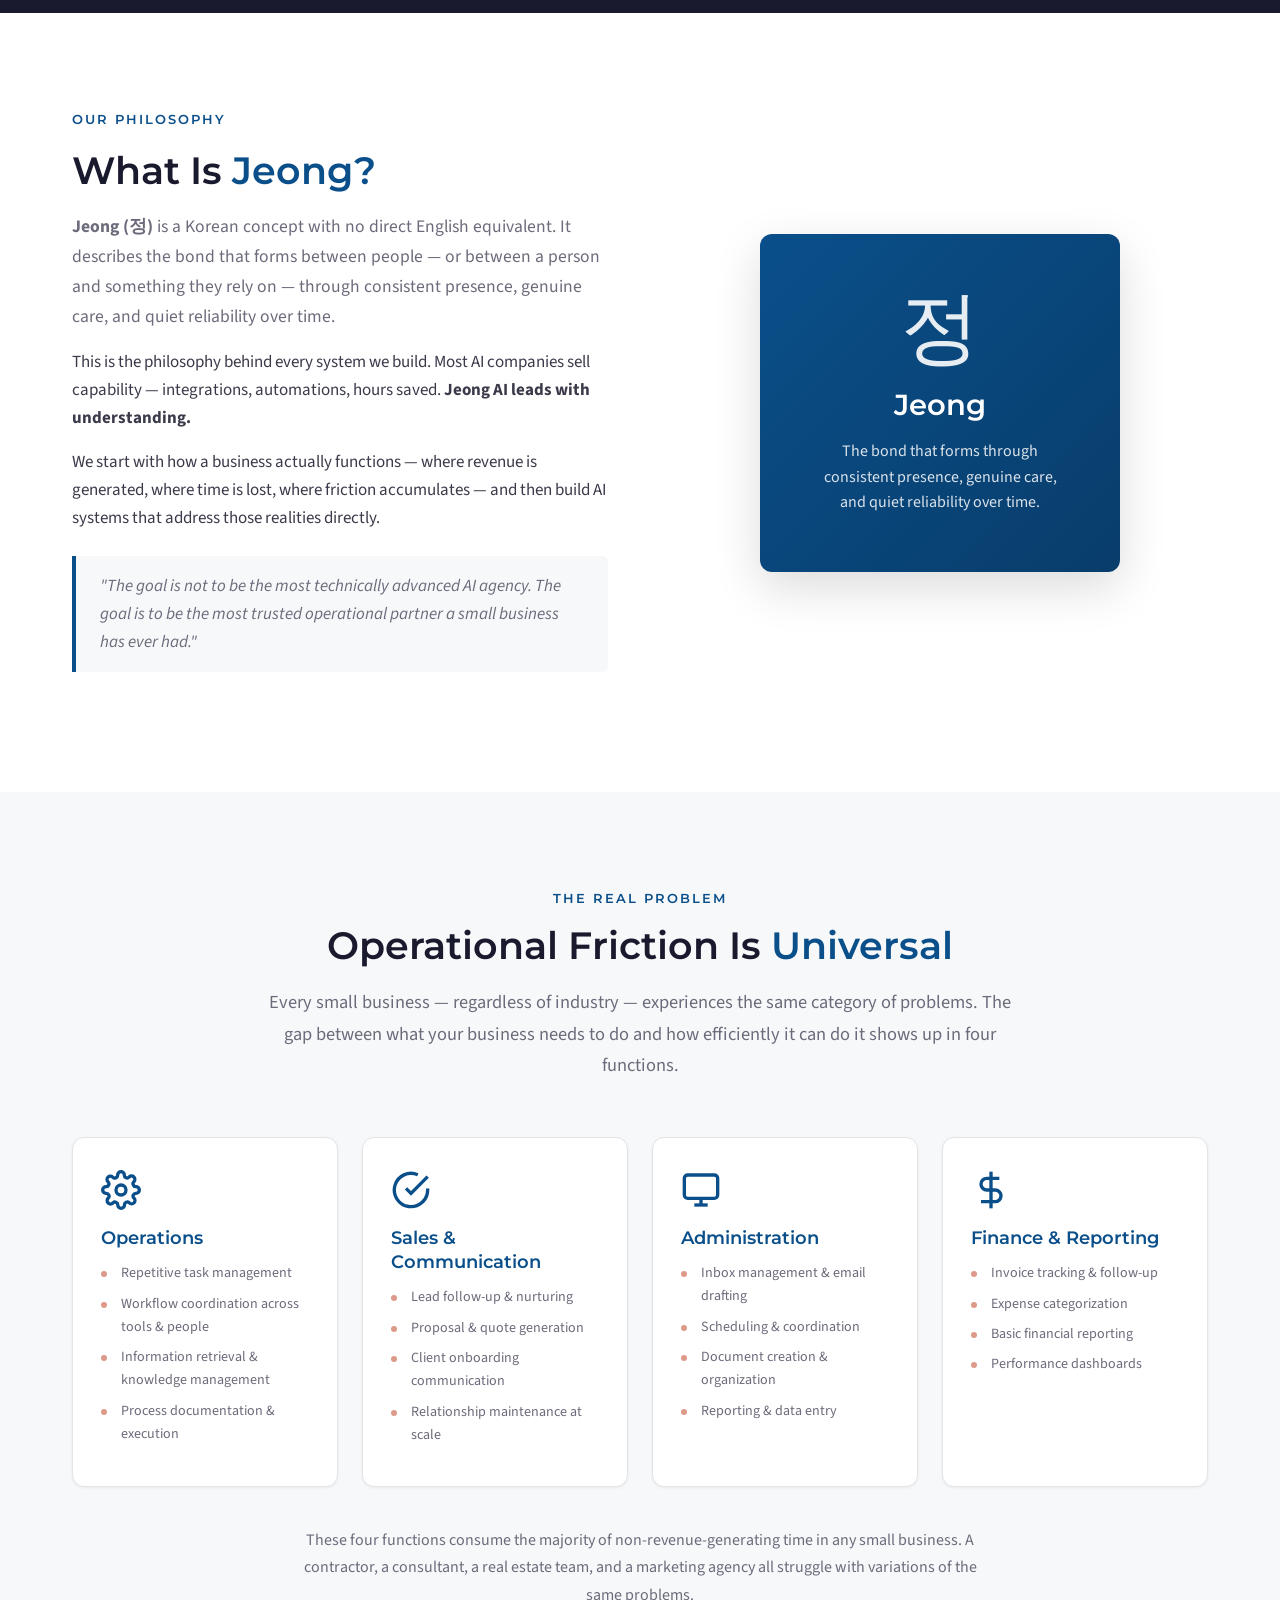
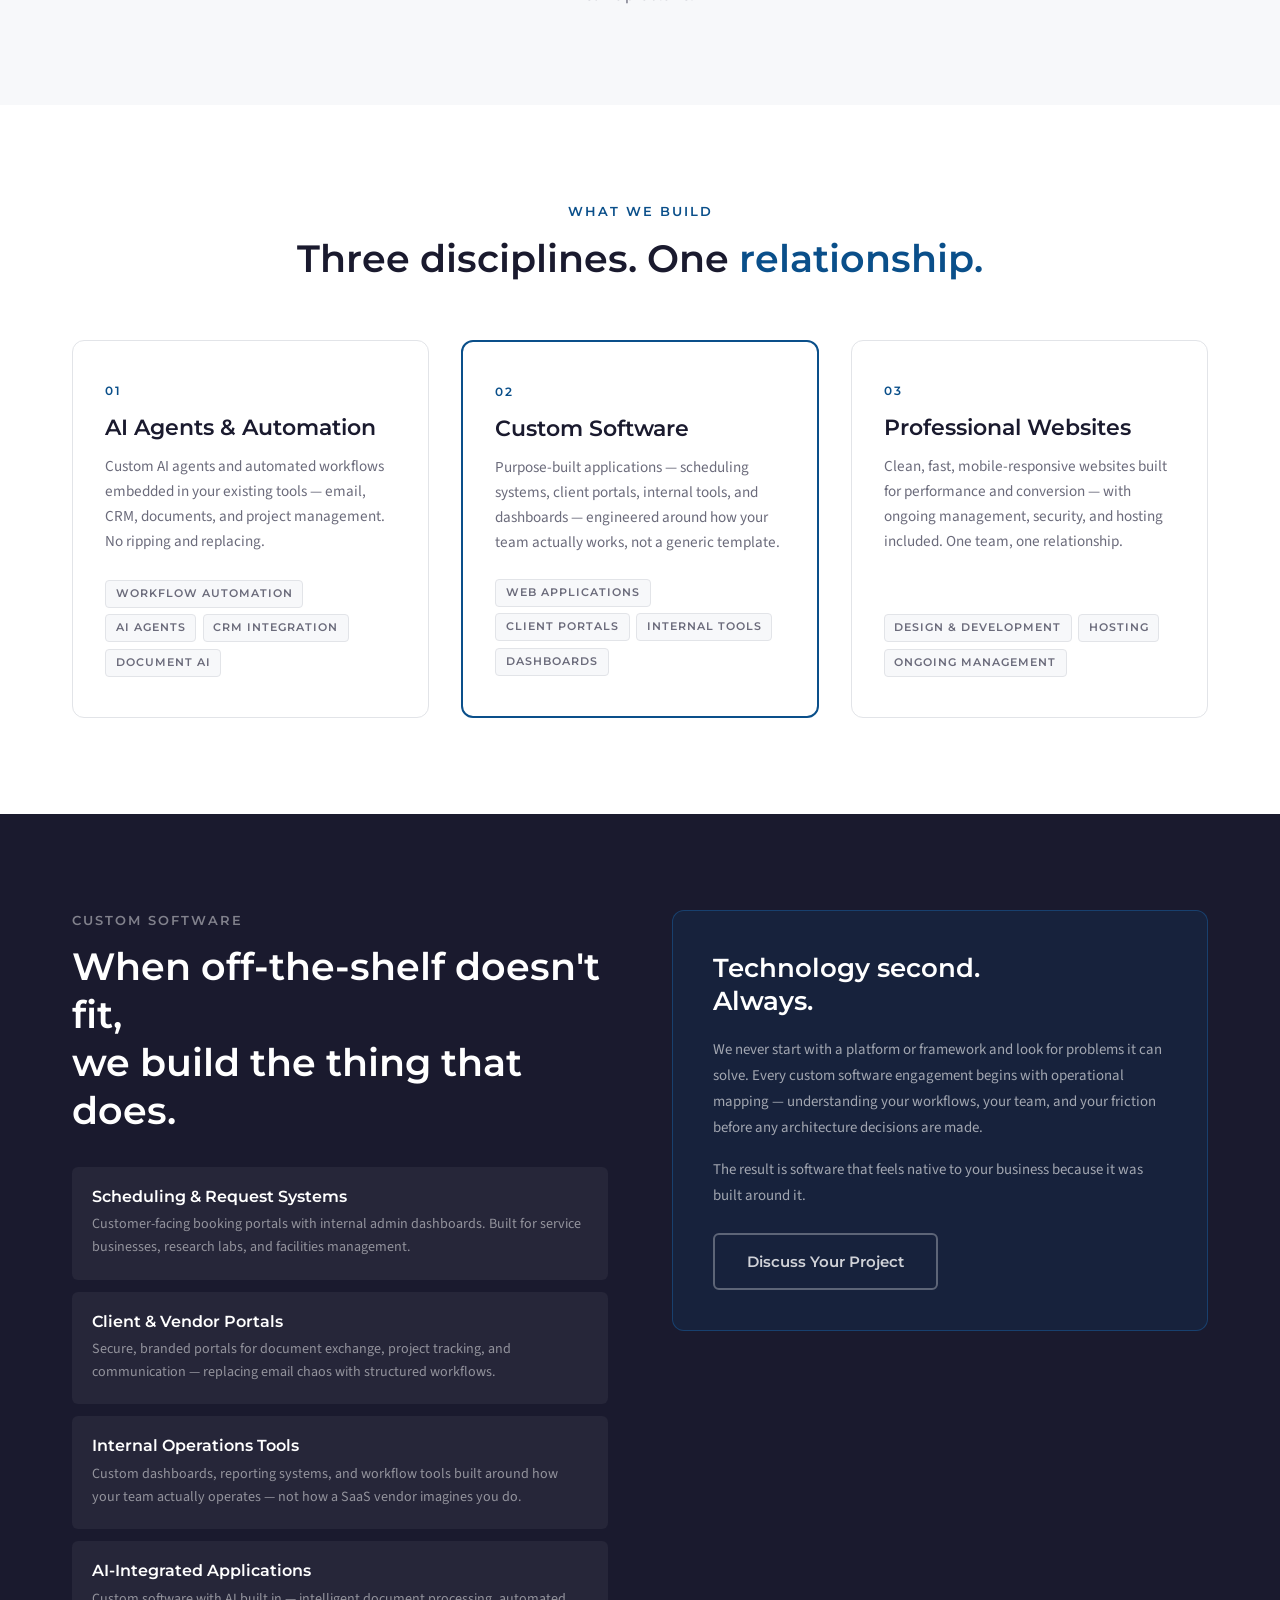
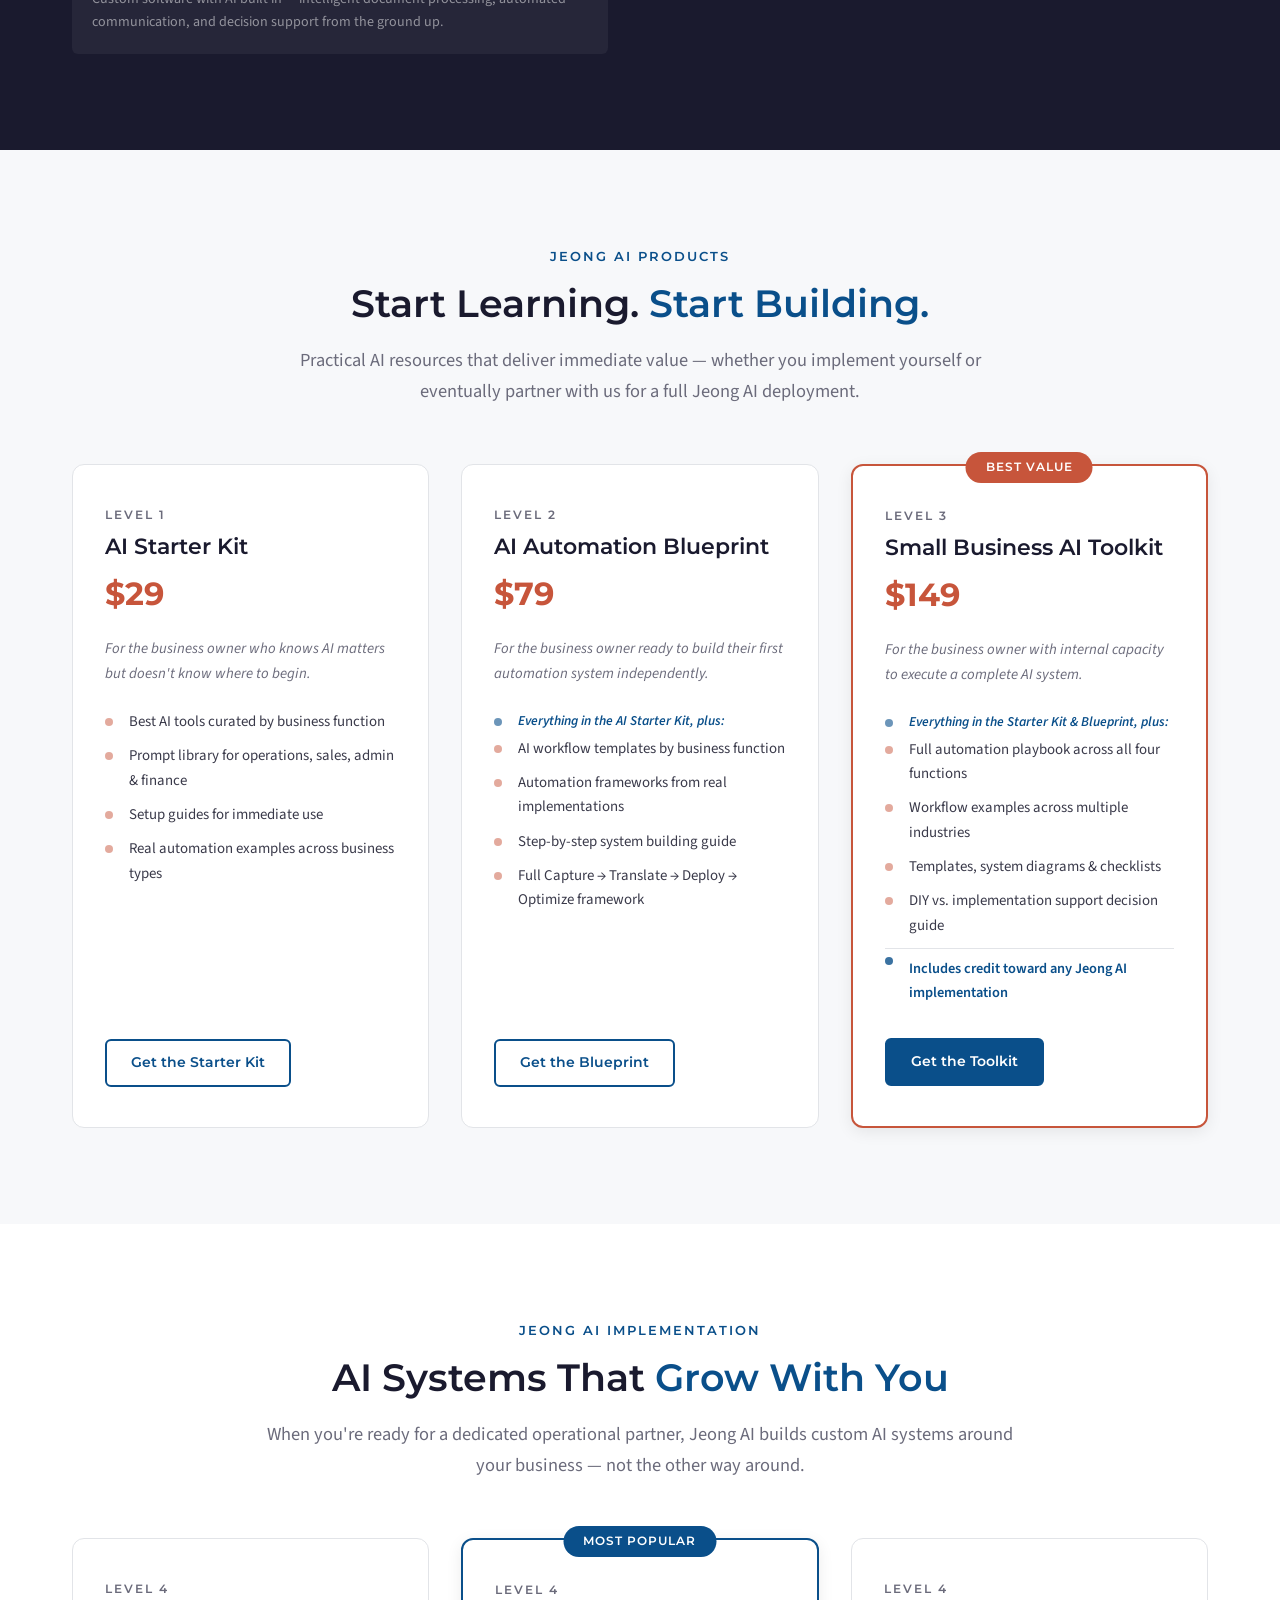
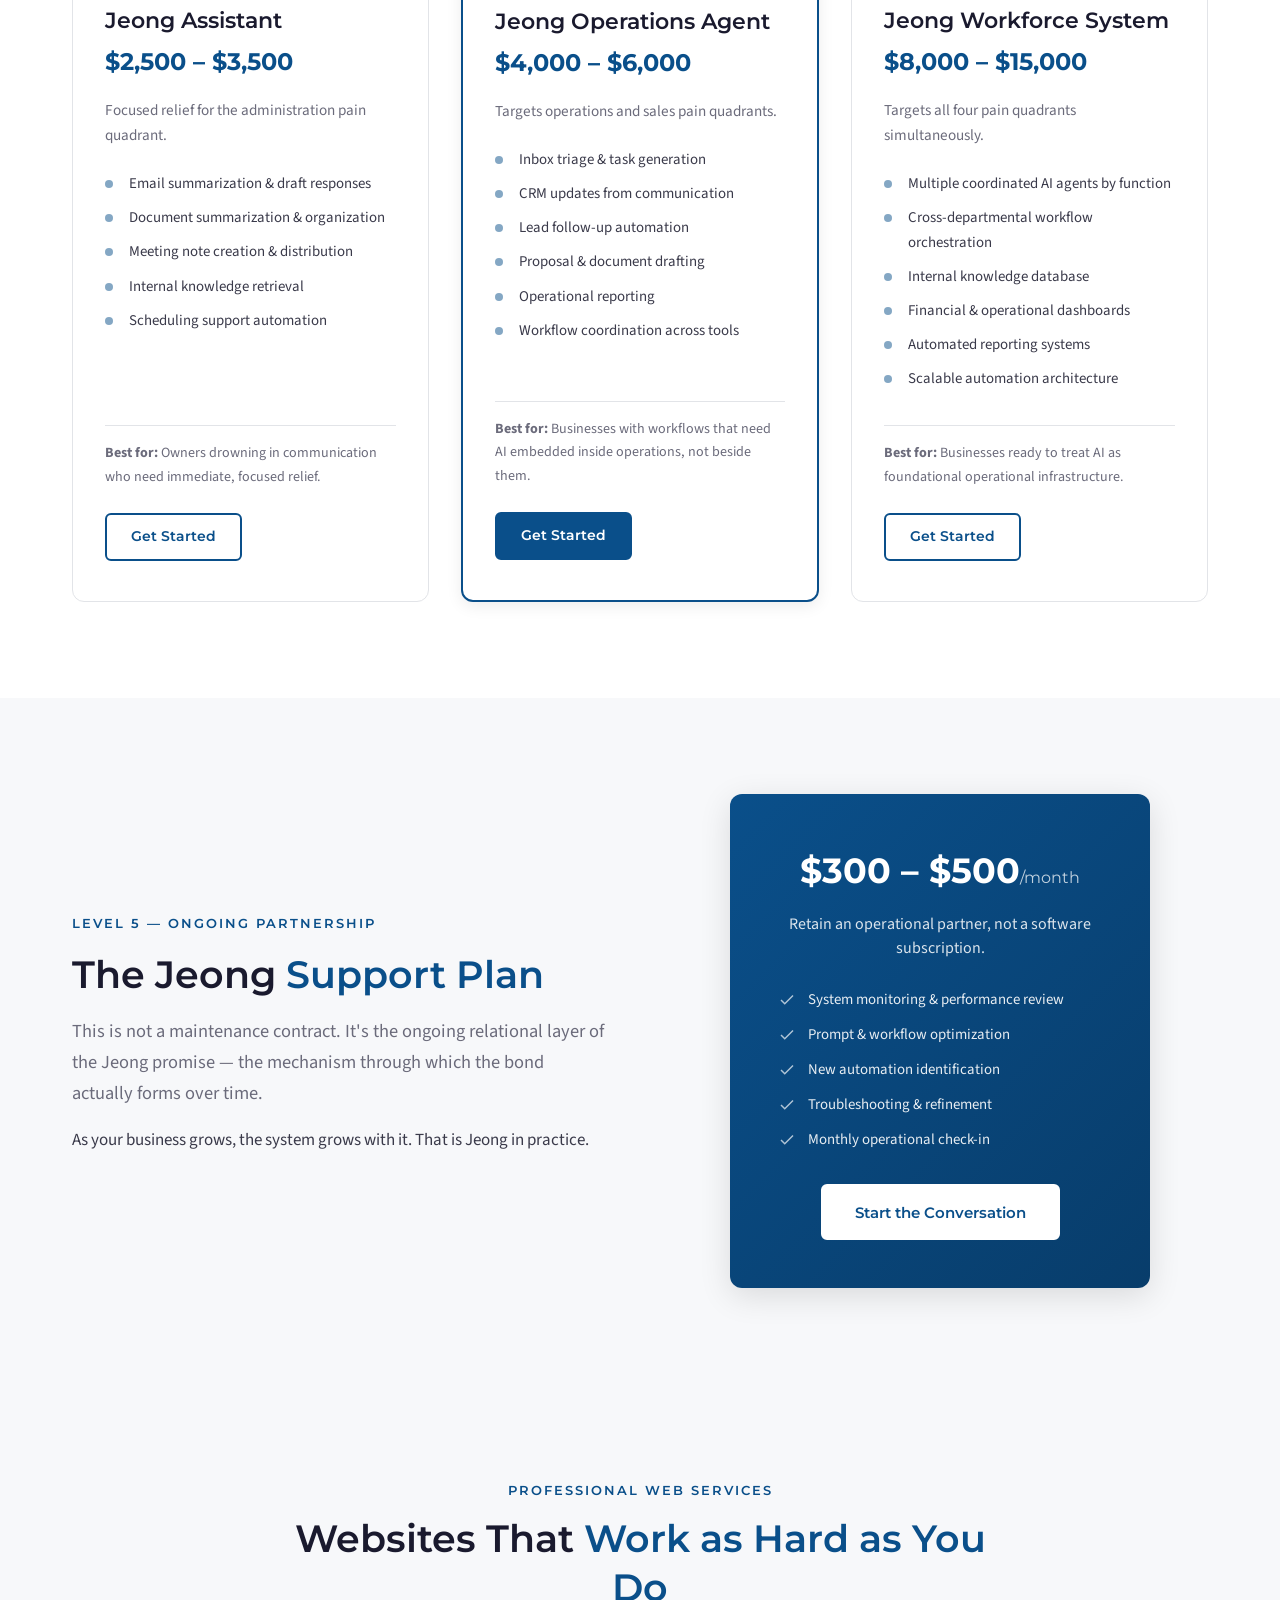
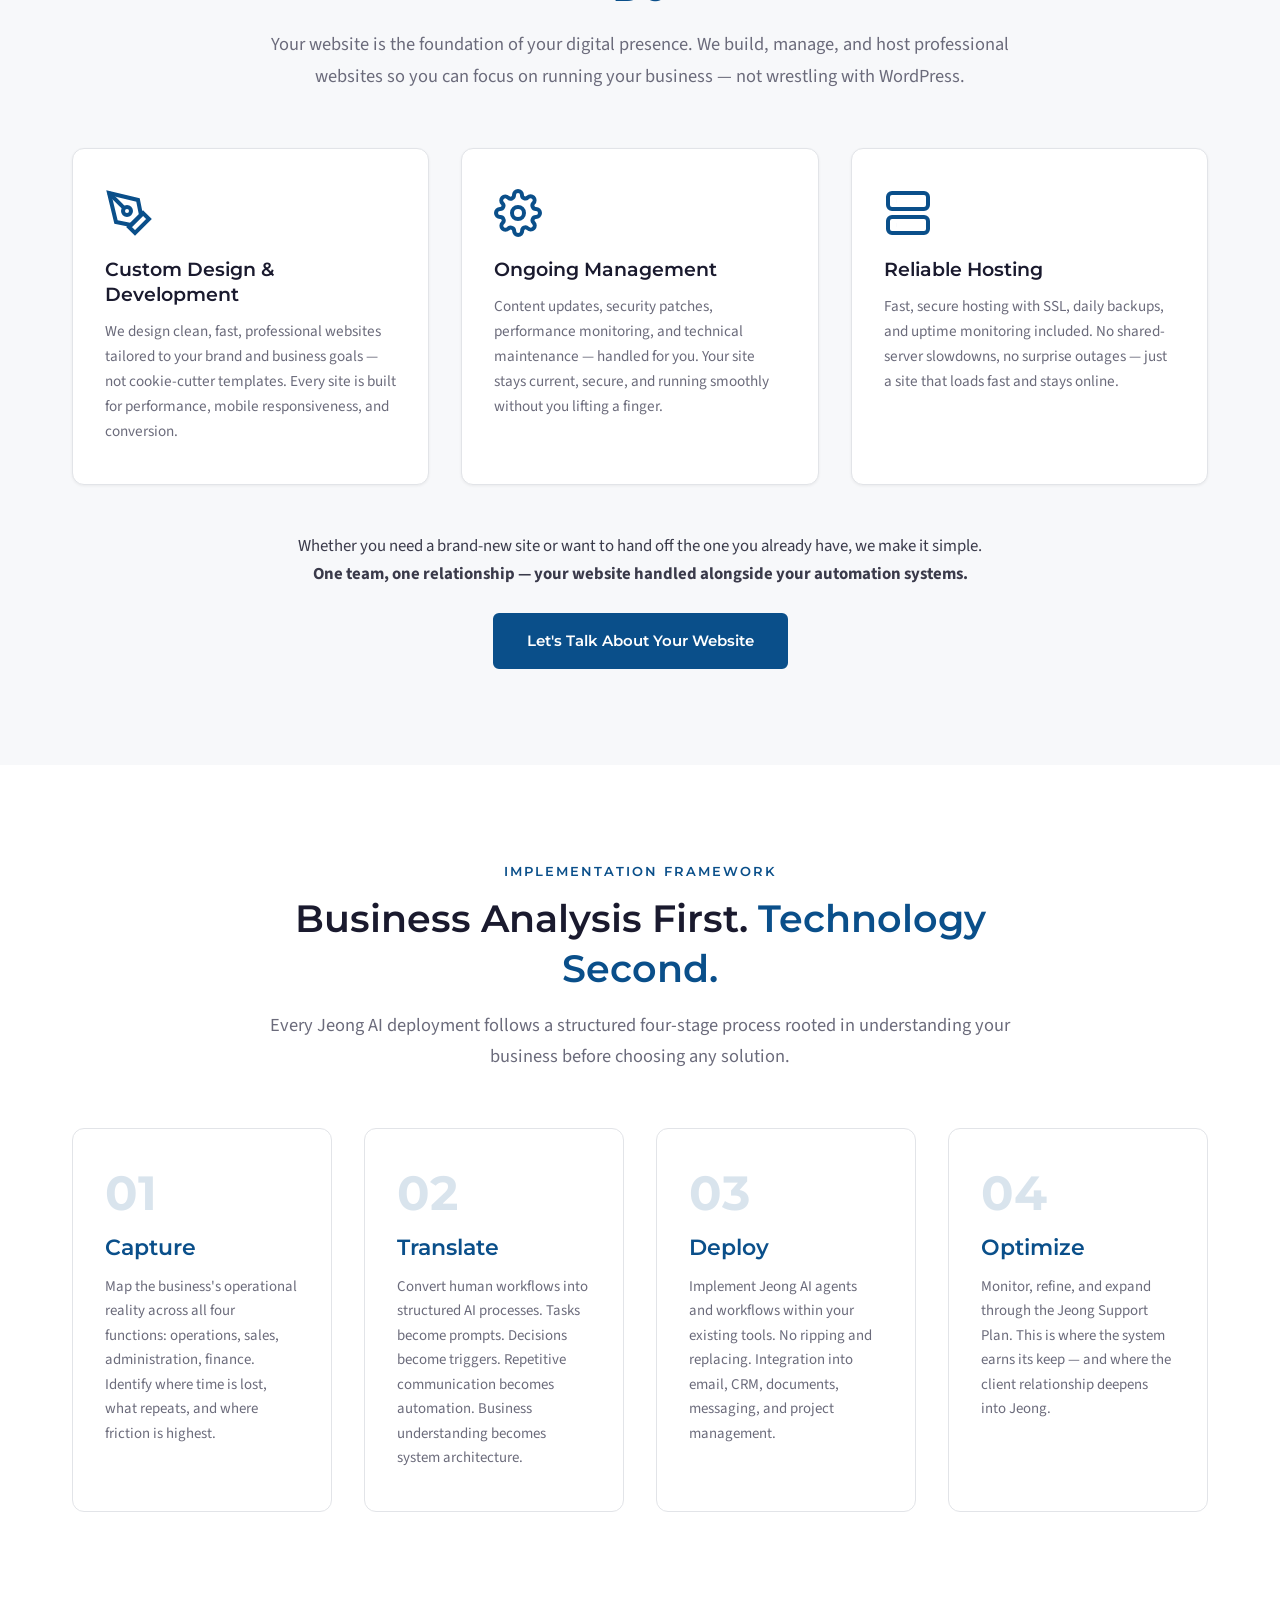
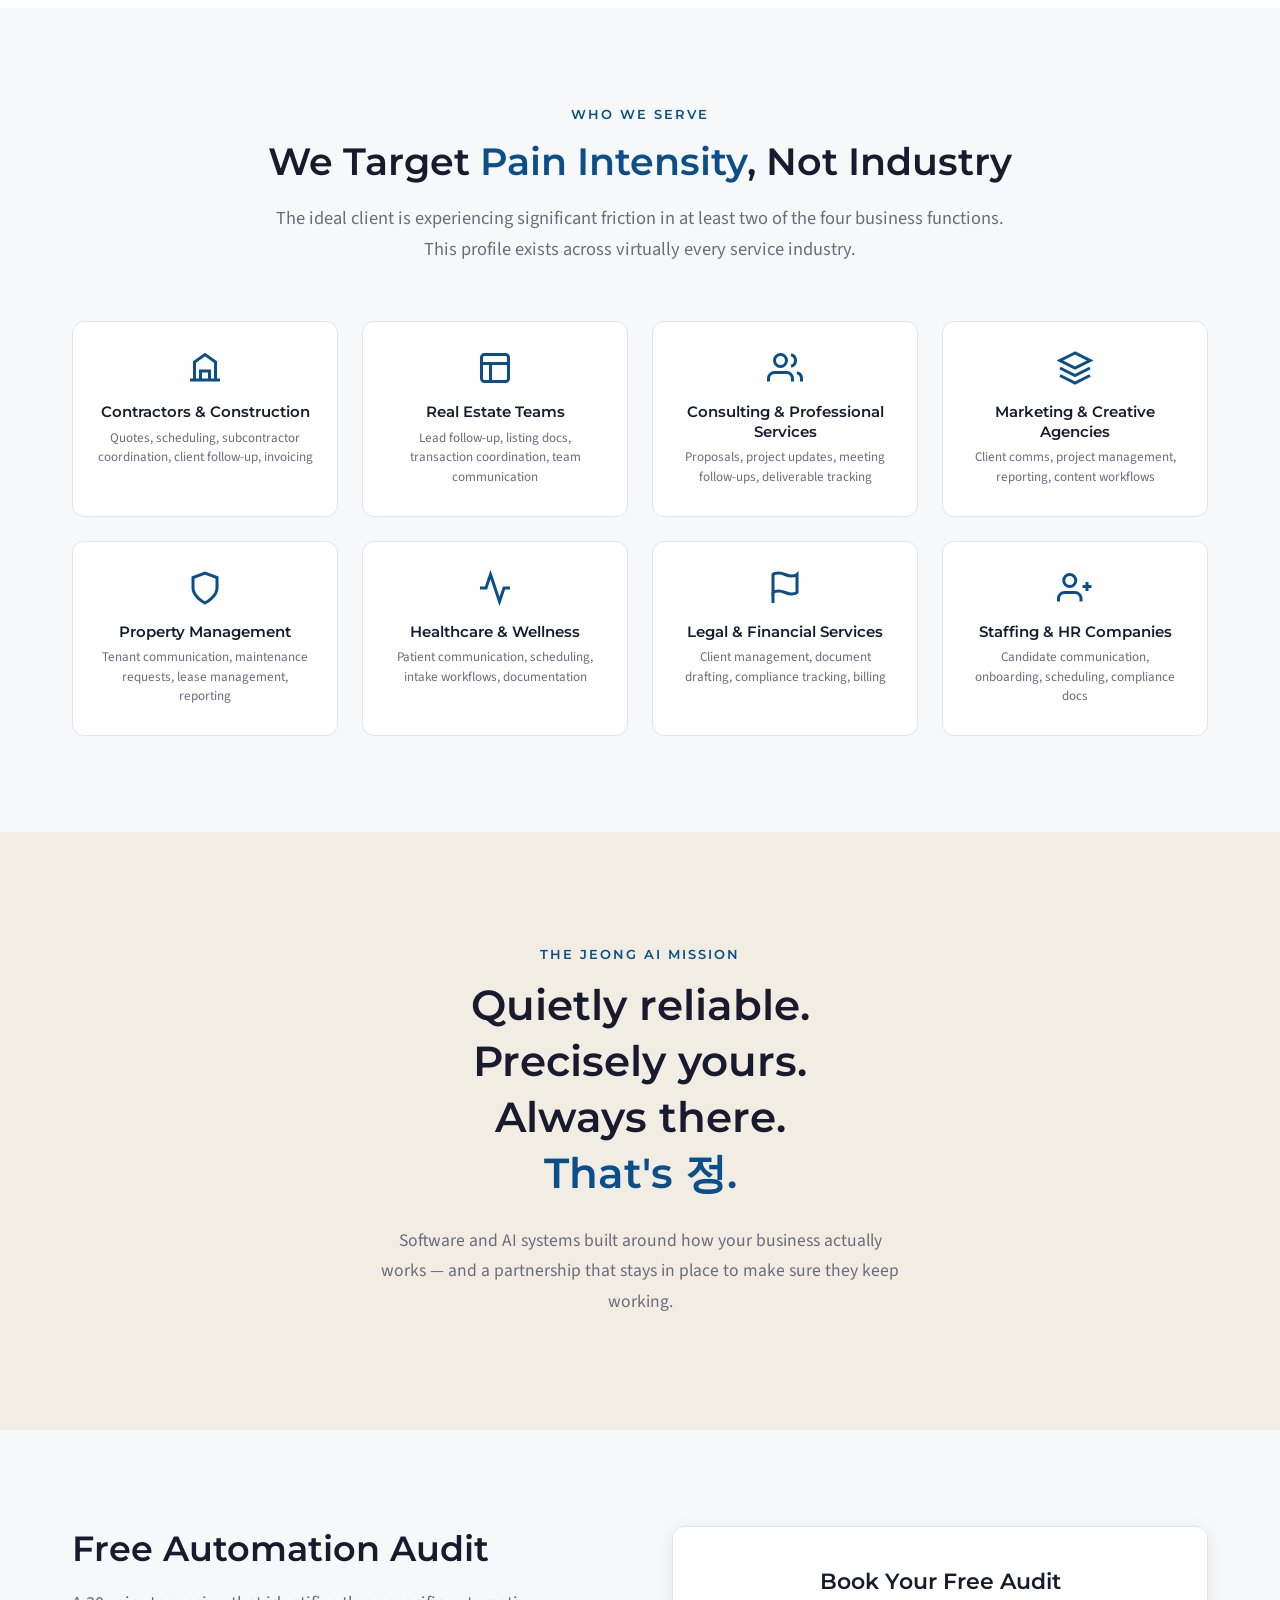
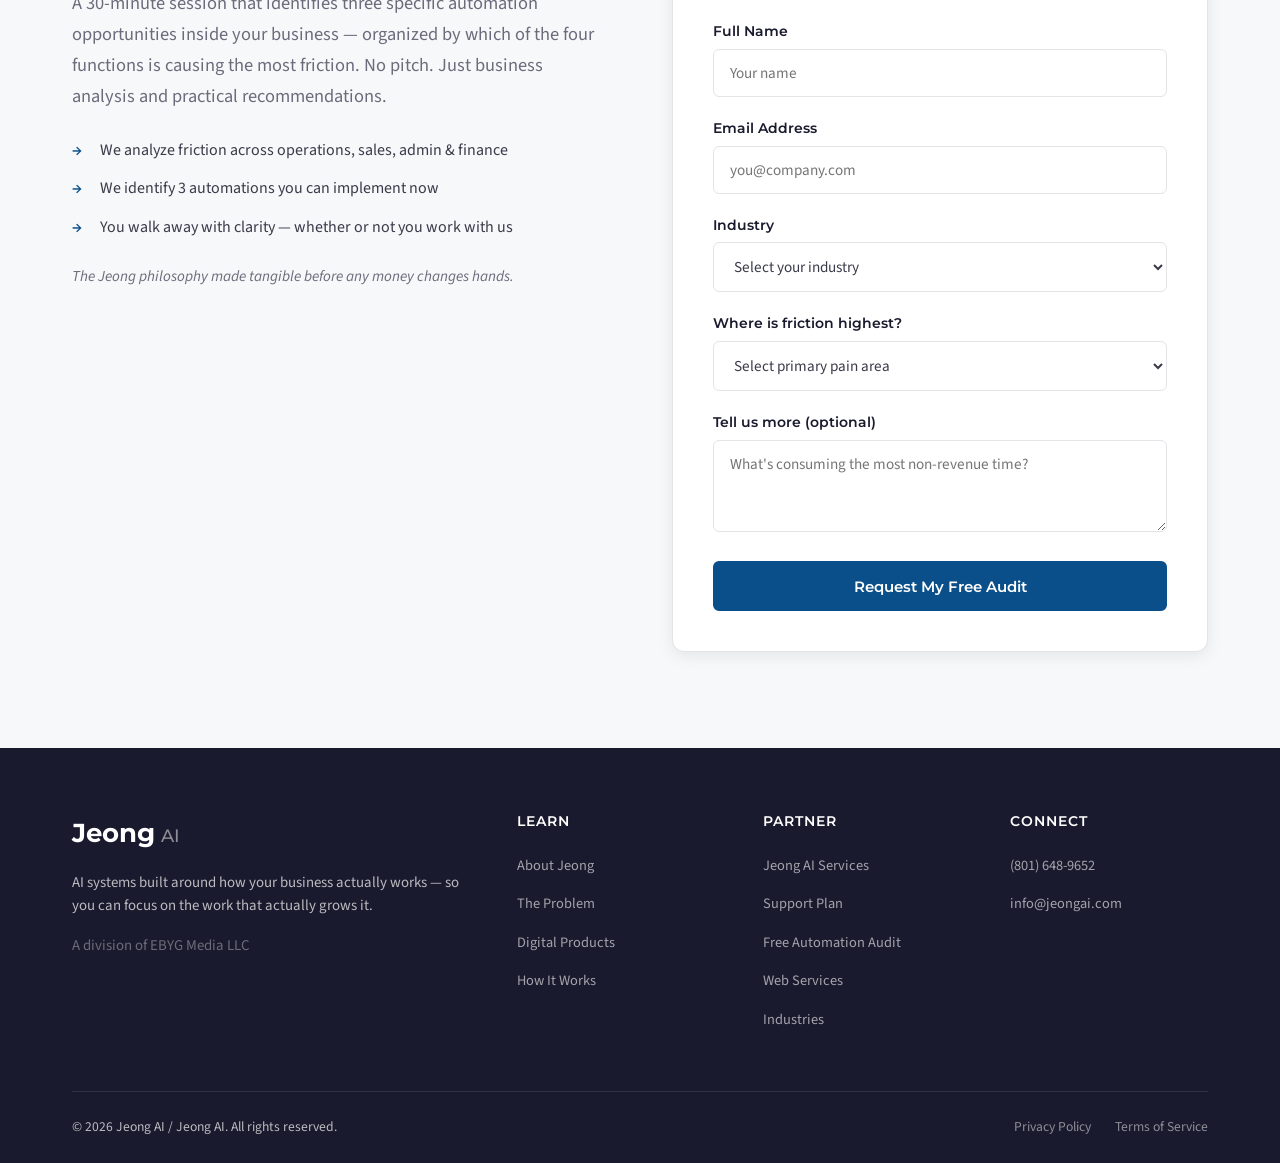
==== commit 91c81147: "Replace advantage section with Conviction closing — that's 정" ====
--- a/index.html
+++ b/index.html
@@ -588,39 +588,13 @@
     </div>
   </section>
 
-  <!-- ========== COMPETITIVE ADVANTAGE ========== -->
-  <section class="advantage">
-    <div class="container">
-      <div class="advantage-inner">
-        <div class="advantage-content">
-          <p class="section-tag">Why Jeong AI</p>
-          <h2>Business-First, <span class="highlight">Not Technology-First</span></h2>
-          <p class="lead">Most AI agencies master a platform &mdash; Make.com, Zapier, OpenAI &mdash; and look for problems it can solve. The implementation is built around the tool.</p>
-          <p>Jeong AI is different. Every engagement begins with understanding how your business generates revenue, where time is being lost, and which operational problems create the most friction. The AI system is built around <em>those</em> realities.</p>
-        </div>
-        <div class="advantage-points">
-          <div class="advantage-point">
-            <div class="advantage-num">01</div>
-            <div>
-              <h4>Better Outcomes</h4>
-              <p>A system designed around your actual workflow outperforms a generic automation template every time. Clients feel the difference immediately.</p>
-            </div>
-          </div>
-          <div class="advantage-point">
-            <div class="advantage-num">02</div>
-            <div>
-              <h4>Ongoing Partnership That Makes Sense</h4>
-              <p>Clients who experience business-first thinking in implementation understand intuitively why ongoing partnership creates value. The retainer sells itself.</p>
-            </div>
-          </div>
-          <div class="advantage-point">
-            <div class="advantage-num">03</div>
-            <div>
-              <h4>A Brand That Can't Be Copied</h4>
-              <p>Any competitor can buy the same tools. They cannot replicate the operational judgment from genuinely understanding how small businesses function.</p>
-            </div>
-          </div>
-        </div>
+  <!-- ========== CONVICTION ========== -->
+  <section class="conviction">
+    <div class="container">
+      <div class="conviction-inner">
+        <p class="section-tag">The Jeong AI Mission</p>
+        <h2 class="conviction-statement">Quietly reliable.<br>Precisely yours.<br>Always there.<br><span class="highlight">That's &#51221;.</span></h2>
+        <p class="conviction-sub">Software and AI systems built around how your business actually works &mdash; and a partnership that stays in place to make sure they keep working.</p>
       </div>
     </div>
   </section>
--- a/css/styles.css
+++ b/css/styles.css
@@ -1035,38 +1035,29 @@
   line-height: 1.5;
 }
 
-/* ---------- COMPETITIVE ADVANTAGE ---------- */
-.advantage {
-  padding: 6rem 0;
-}
-.advantage-inner {
-  display: grid;
-  grid-template-columns: 1fr 1fr;
-  gap: 4rem;
-  align-items: start;
-}
-.advantage-content p { margin-bottom: 1rem; }
-.advantage-points {
-  display: flex;
-  flex-direction: column;
-  gap: 2rem;
-}
-.advantage-point {
-  display: flex;
-  gap: 1.25rem;
-  align-items: flex-start;
-}
-.advantage-num {
-  font-family: var(--font-heading);
-  font-size: 1.5rem;
-  font-weight: 700;
-  color: var(--primary);
-  opacity: 0.25;
-  flex-shrink: 0;
-  line-height: 1.2;
-}
-.advantage-point h4 { margin-bottom: 0.35rem; }
-.advantage-point p { font-size: 0.93rem; color: var(--text-light); }
+/* ---------- CONVICTION ---------- */
+.conviction {
+  padding: 7rem 0;
+  background: #f2ede3;
+}
+.conviction-inner {
+  text-align: center;
+  max-width: 640px;
+  margin: 0 auto;
+}
+.conviction-statement {
+  font-size: 2.6rem;
+  line-height: 1.35;
+  margin-bottom: 1.5rem;
+  color: var(--dark);
+}
+.conviction-sub {
+  font-size: 1.1rem;
+  color: var(--text-light);
+  line-height: 1.75;
+  max-width: 520px;
+  margin: 0 auto;
+}
 
 /* ---------- CTA / CONTACT ---------- */
 .cta-section {
@@ -1298,13 +1289,13 @@
   .friction-grid { grid-template-columns: repeat(2, 1fr); }
   .wwb-grid { grid-template-columns: 1fr; max-width: 480px; margin: 0 auto; }
   .cs-inner { grid-template-columns: 1fr; }
+  .cs-callout { position: static; }
   .products-grid { grid-template-columns: 1fr; max-width: 480px; margin: 0 auto; }
   .services-grid { grid-template-columns: 1fr; max-width: 480px; margin: 0 auto; }
   .web-services-grid { grid-template-columns: 1fr; max-width: 480px; margin: 2rem auto 0; }
   .steps-grid { grid-template-columns: repeat(2, 1fr); }
   .industries-grid { grid-template-columns: repeat(2, 1fr); }
   .support-layout { grid-template-columns: 1fr; }
-  .advantage-inner { grid-template-columns: 1fr; }
   .cta-box { grid-template-columns: 1fr; }
   .footer-grid { grid-template-columns: 1fr 1fr; }
   .ecosystem-brands { flex-direction: column; max-width: 500px; }
@@ -1327,7 +1318,7 @@
 
   /* Section padding reduction */
   .about, .friction, .ecosystem, .what-we-build, .custom-software, .products, .services,
-  .support, .how-it-works, .industries, .advantage,
+  .support, .how-it-works, .industries, .conviction,
   .cta-section, .web-services { padding: 4rem 0; }
   .section-center { margin-bottom: 2.5rem; }
 
@@ -1382,7 +1373,7 @@
 
   /* Section padding further reduced */
   .about, .friction, .ecosystem, .what-we-build, .custom-software, .products, .services,
-  .support, .how-it-works, .industries, .advantage,
+  .support, .how-it-works, .industries, .conviction,
   .cta-section, .web-services { padding: 3rem 0; }
   .section-center { margin-bottom: 2rem; }
   .cs-callout { position: static; margin-top: 2rem; }
@@ -1392,7 +1383,6 @@
   .cta-form-wrap { padding: 1.5rem 1.25rem; }
   .cta-box { gap: 2.5rem; }
   .support-layout { gap: 2.5rem; }
-  .advantage-inner { gap: 2.5rem; }
 
   /* Buttons full-width on small screens */
   .product-card .btn, .service-card .btn { width: 100%; text-align: center; }
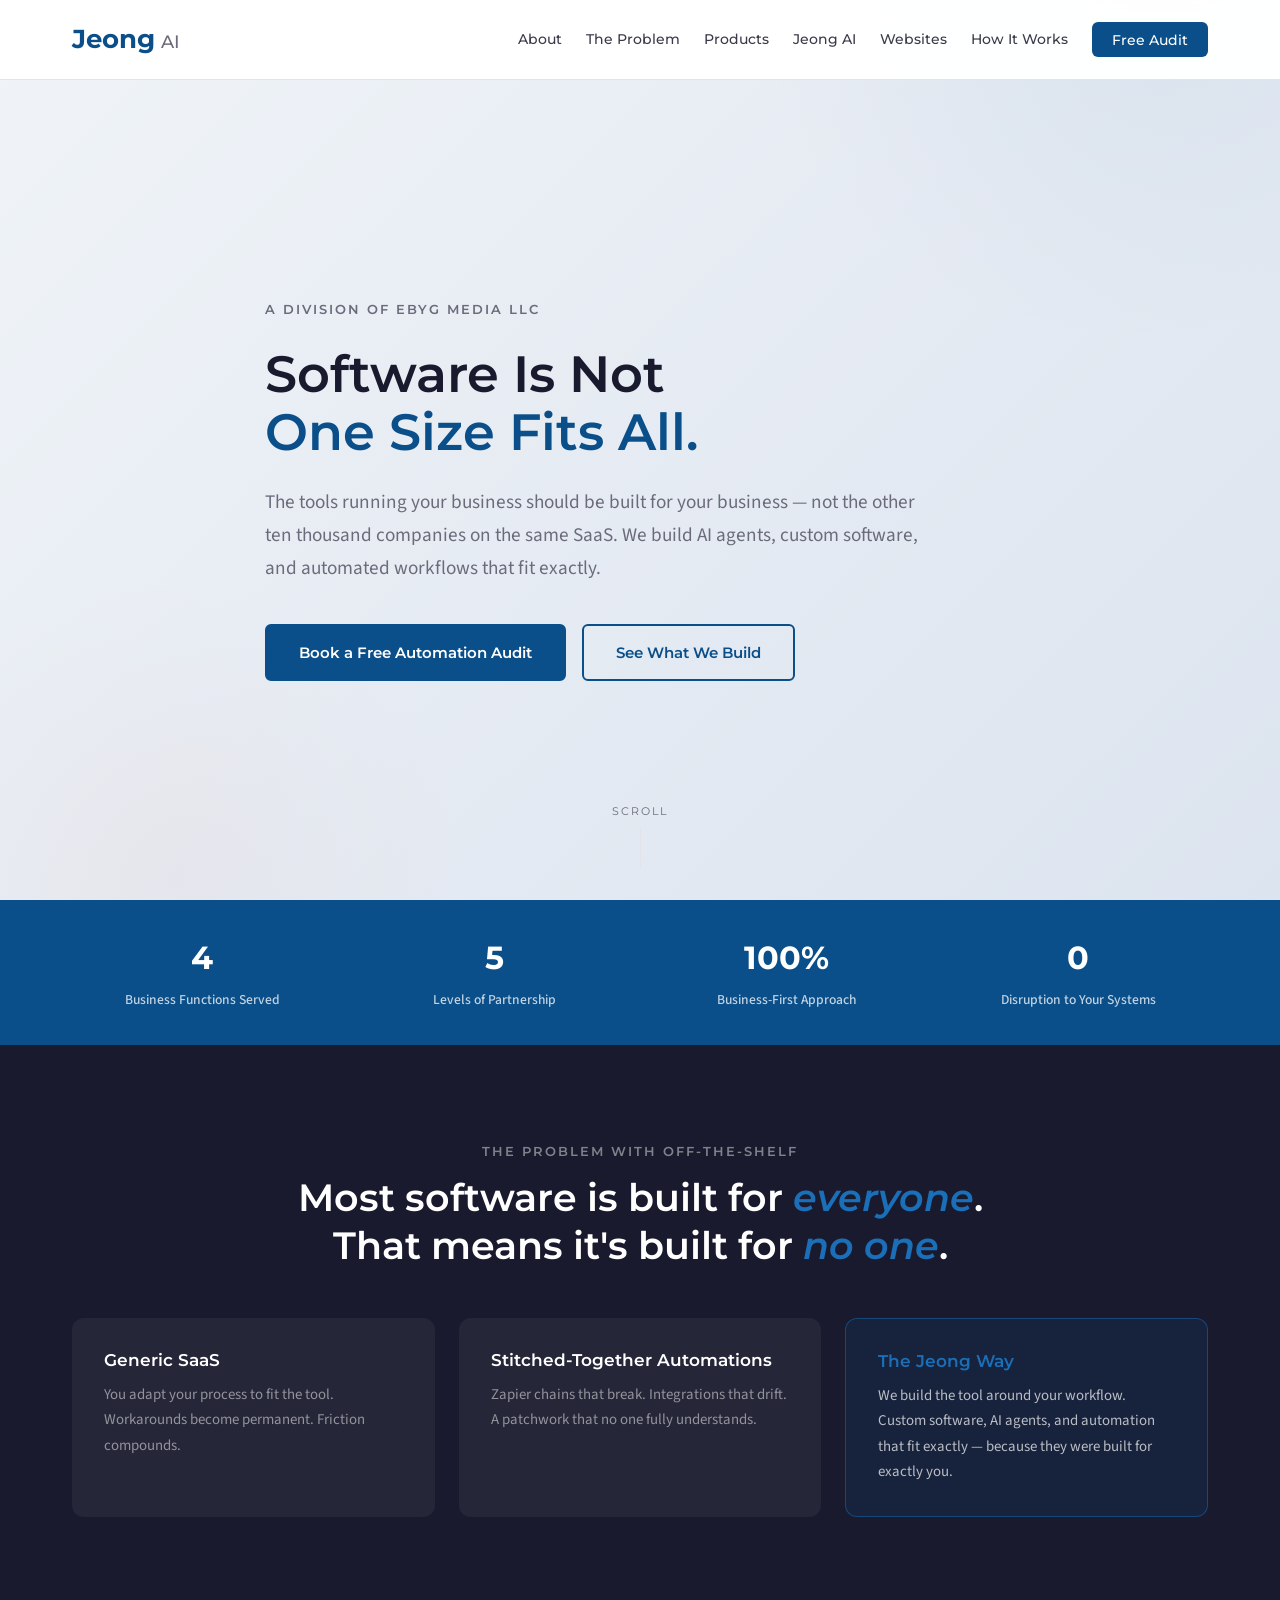
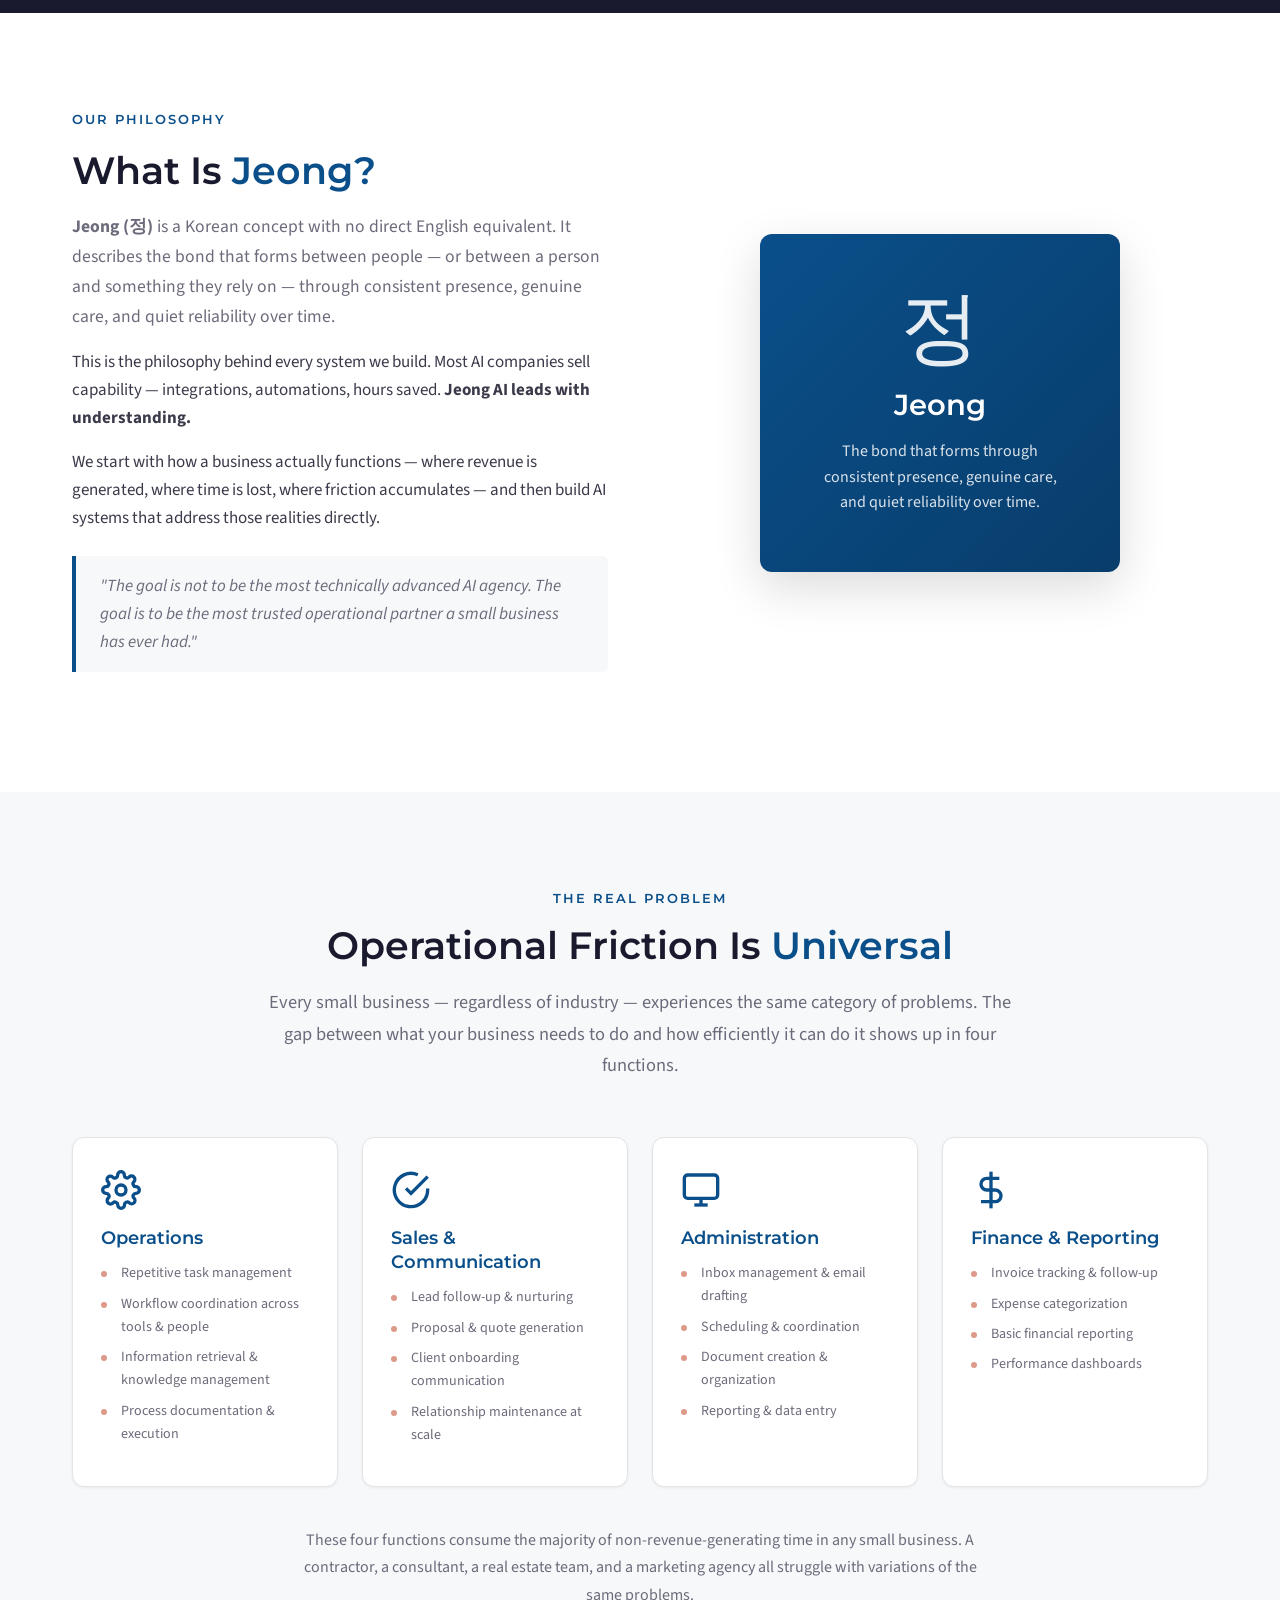
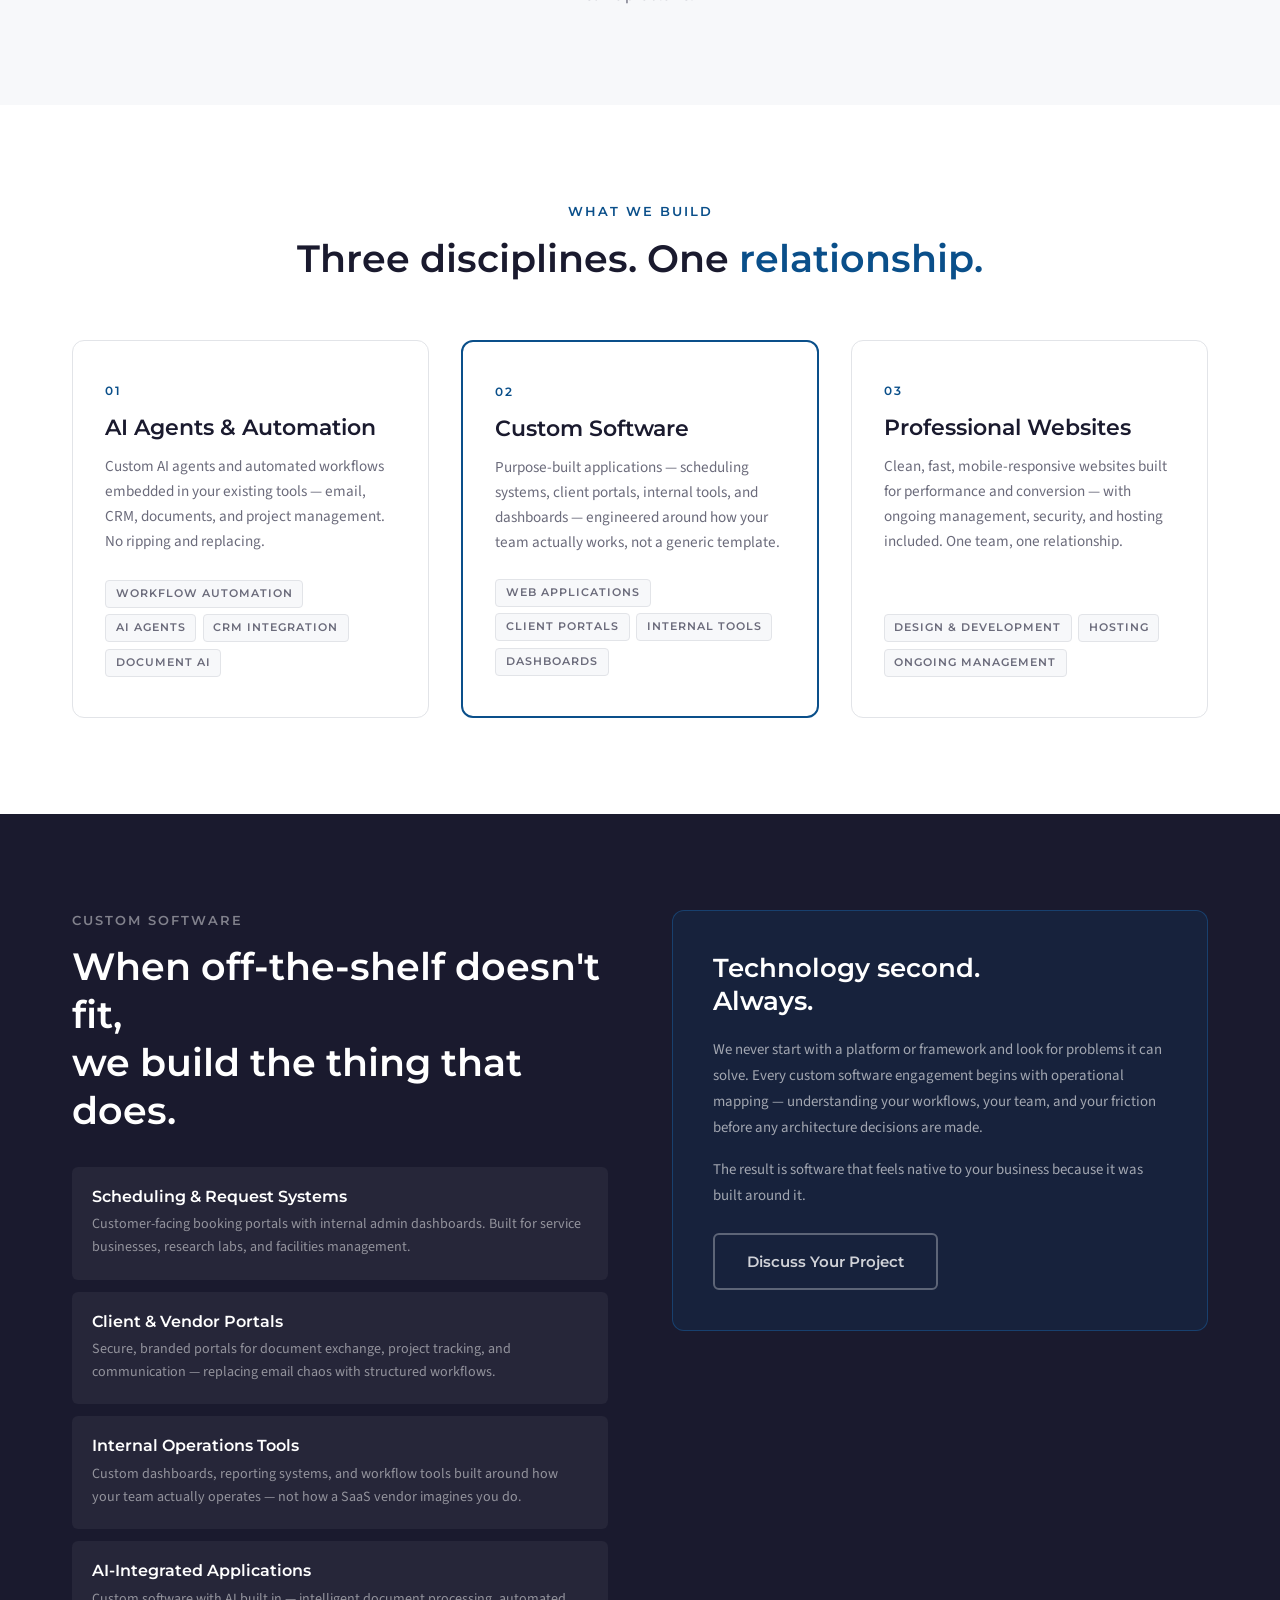
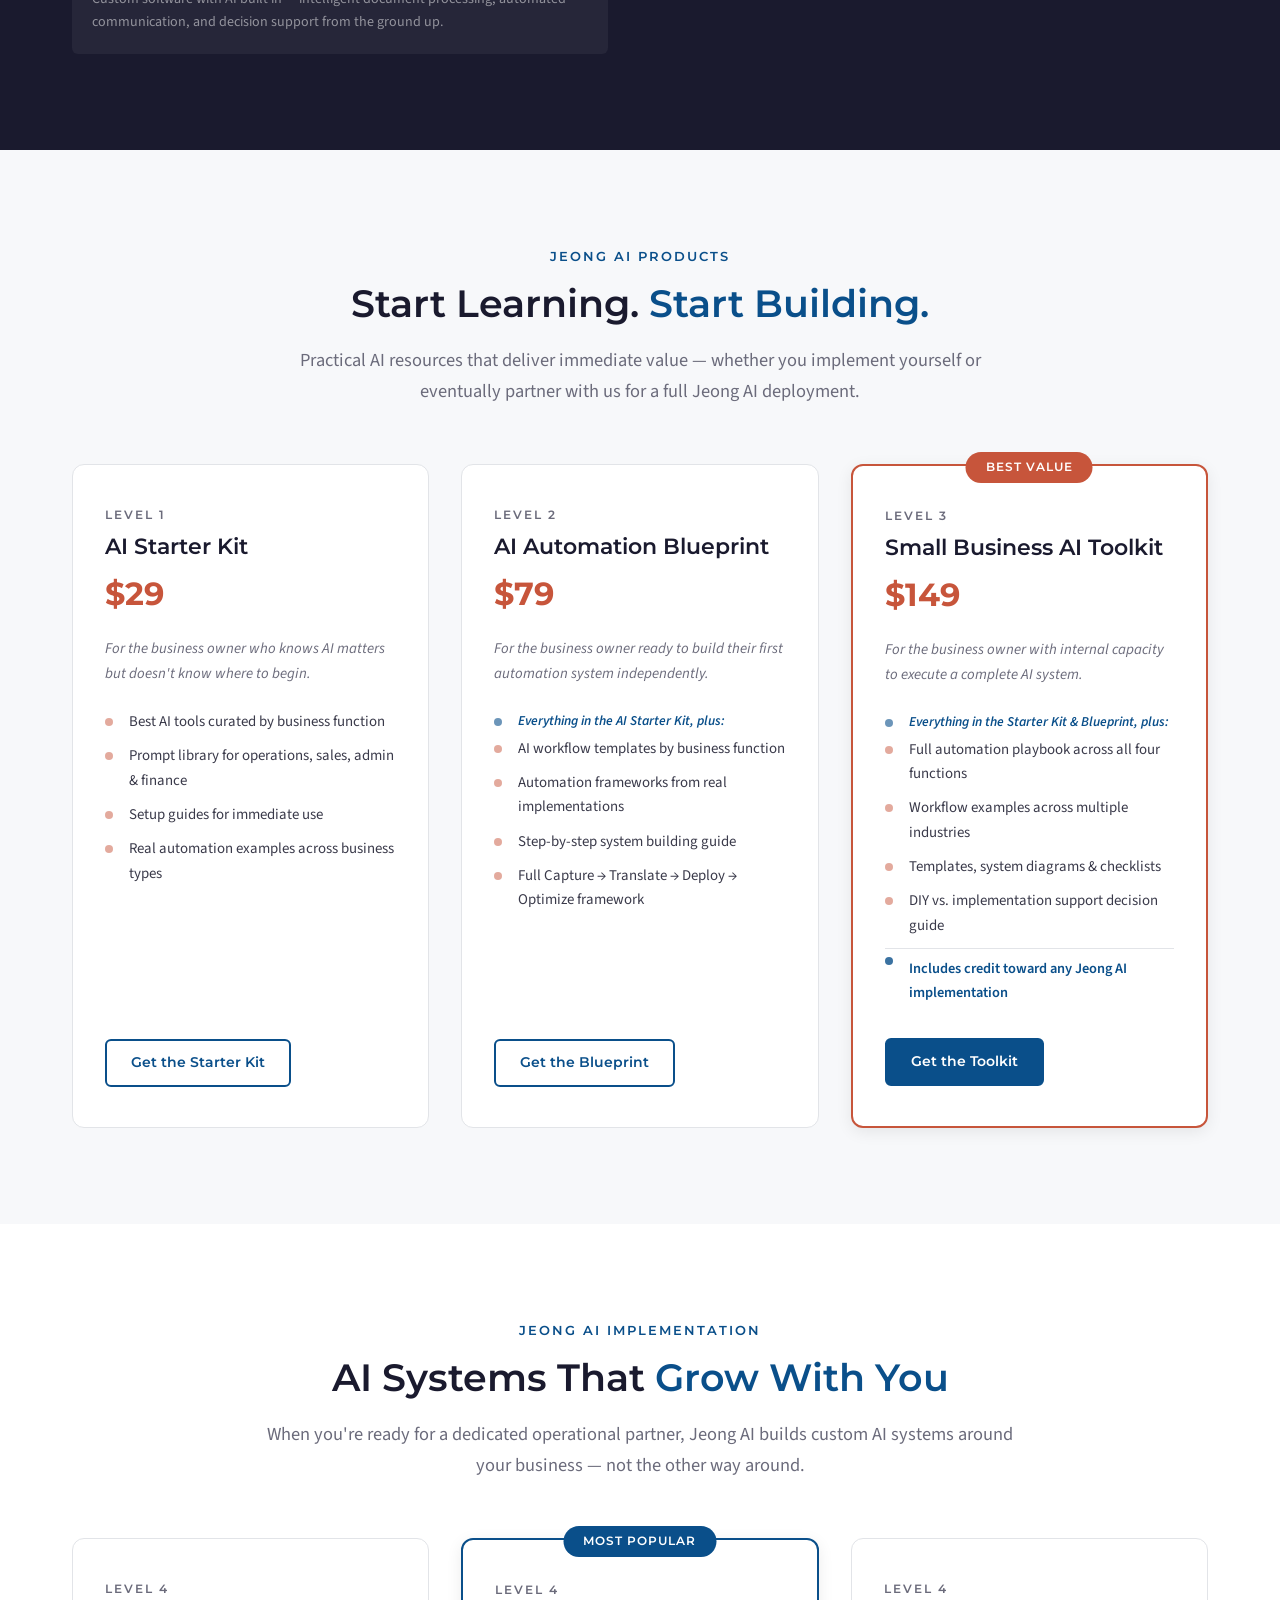
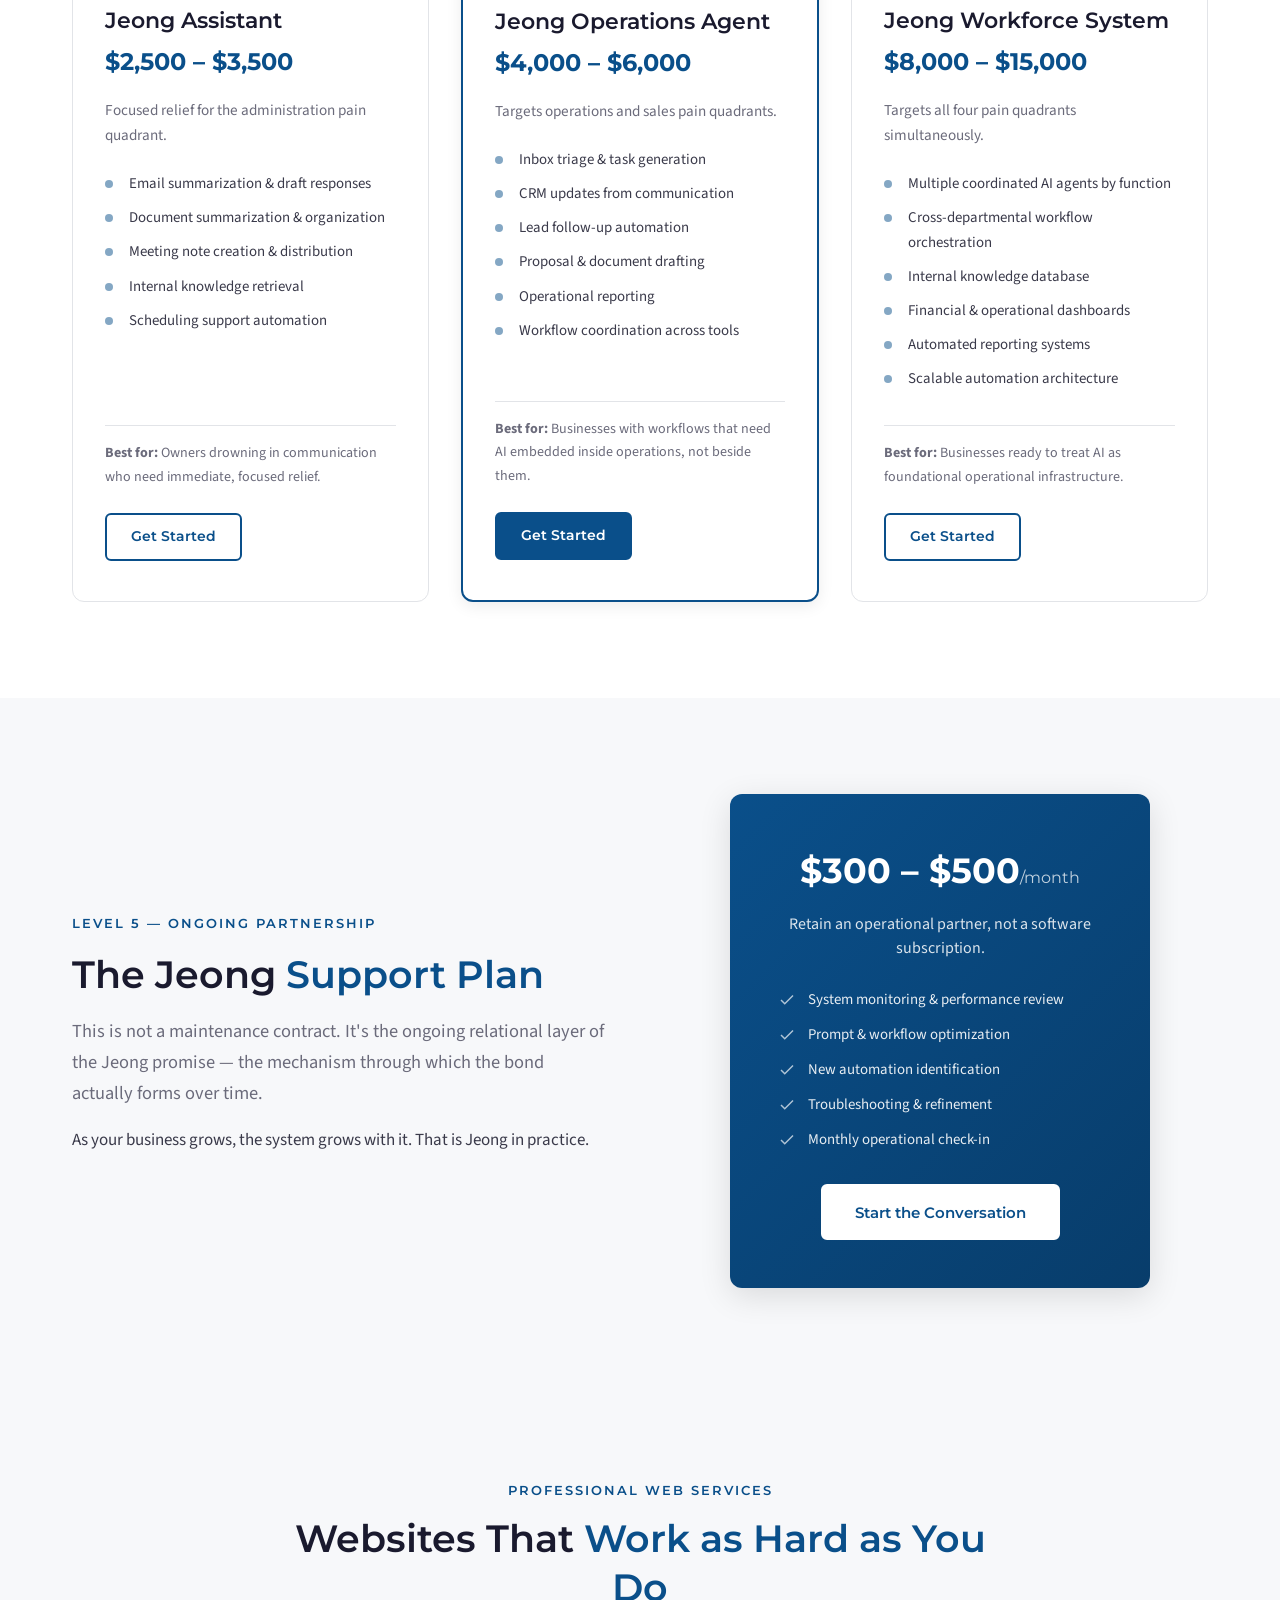
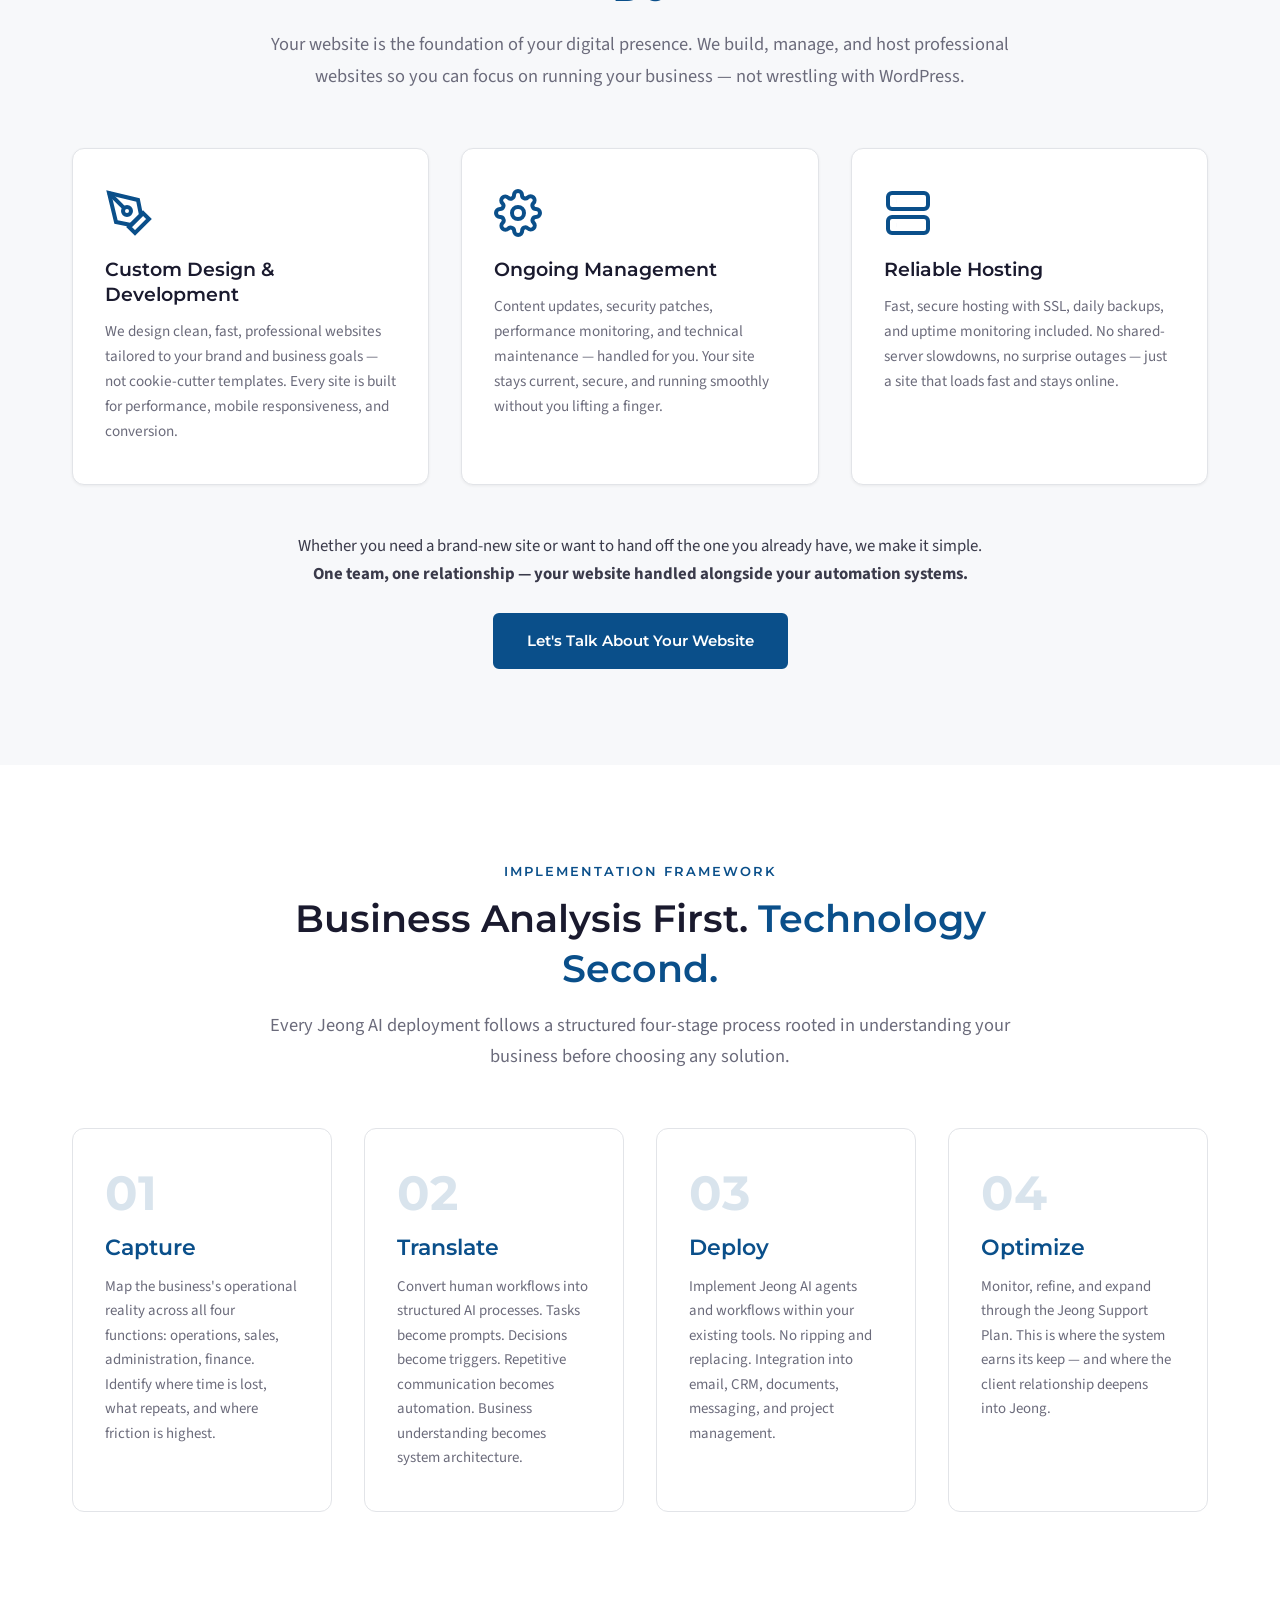
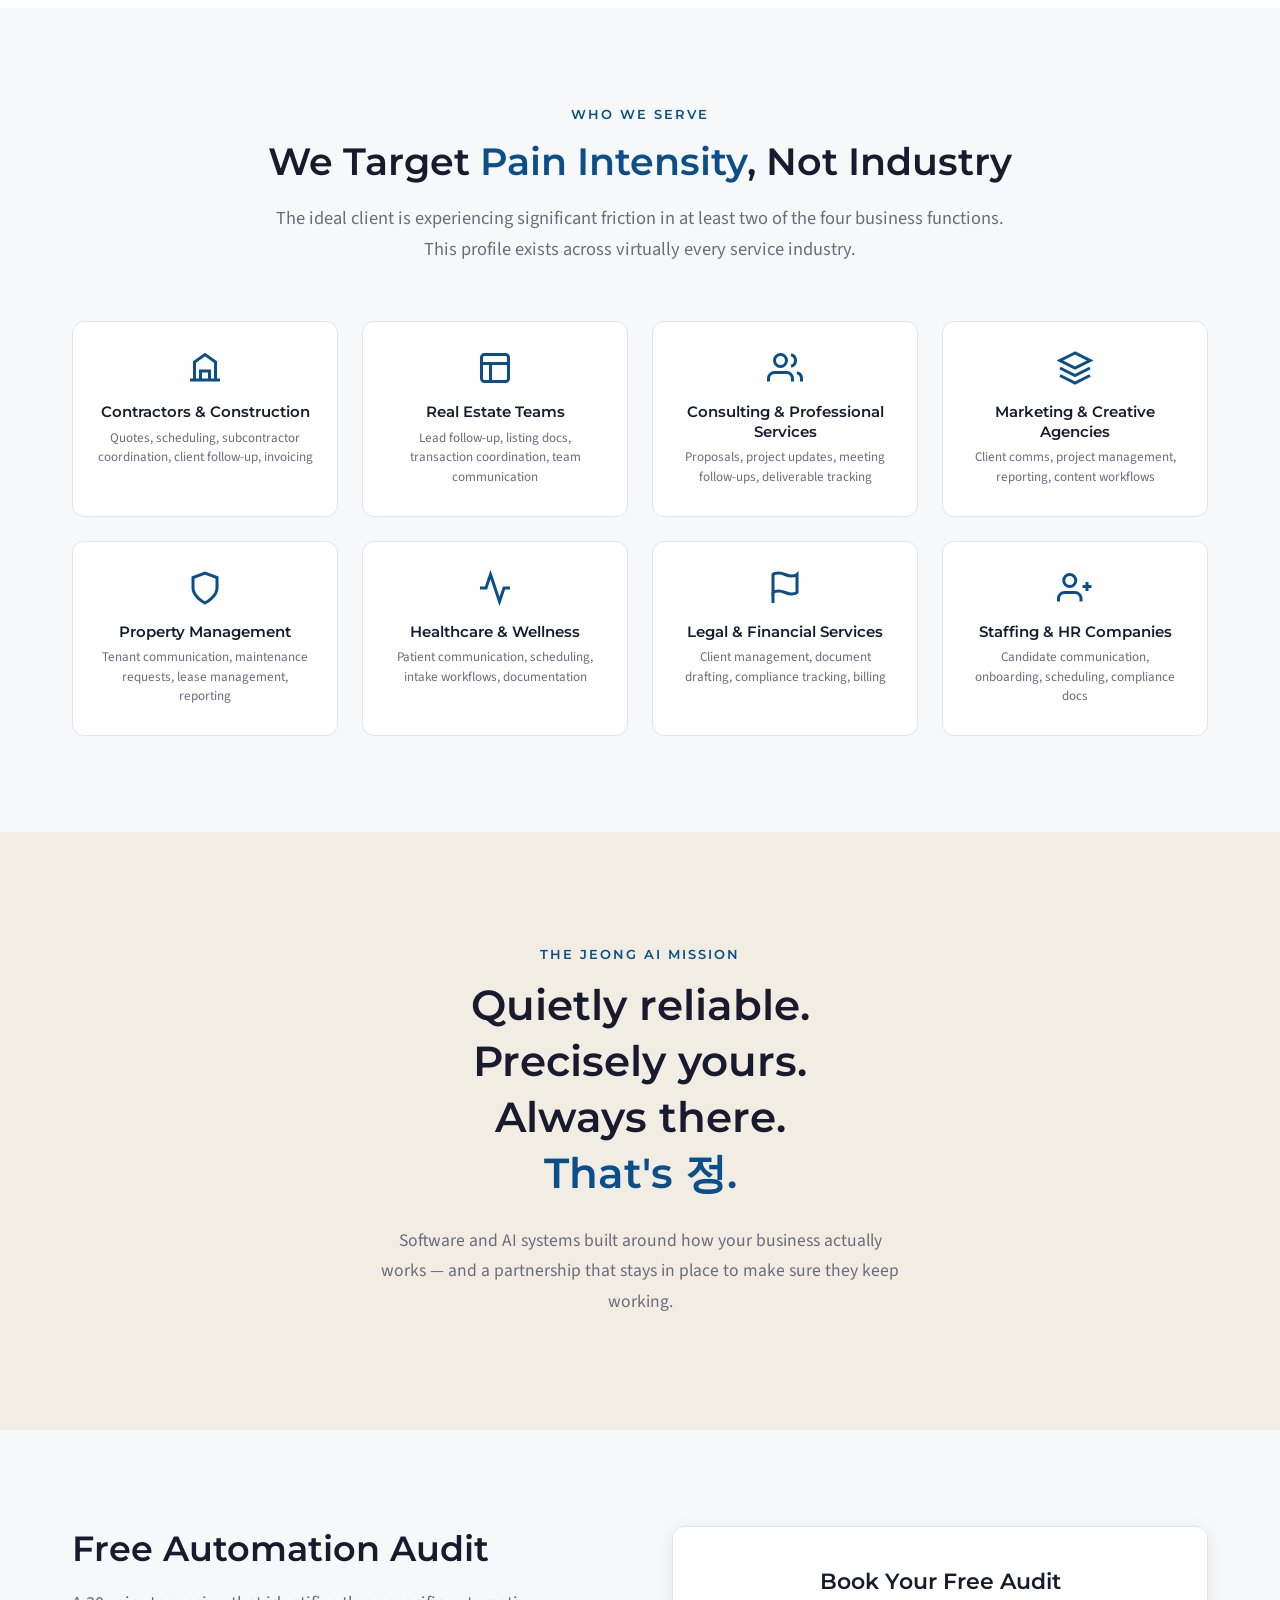
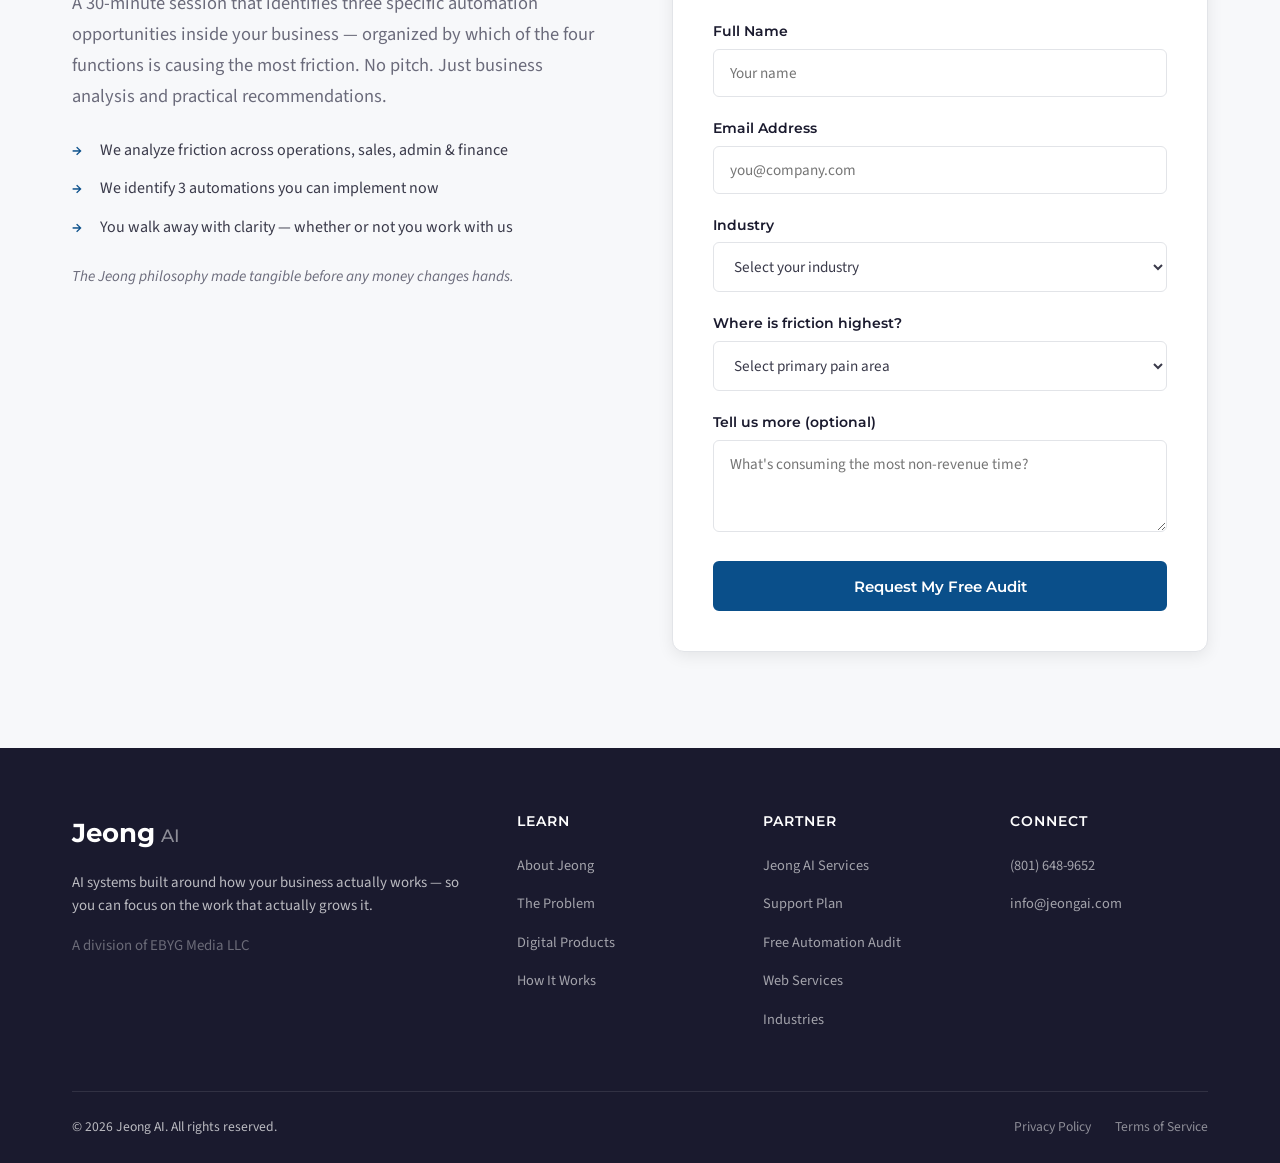
==== commit ed430dc5: "Final polish — footer fix, selector ordering, anchor audit" ====
--- a/index.html
+++ b/index.html
@@ -700,7 +700,7 @@
         </div>
       </div>
       <div class="footer-bottom">
-        <p>&copy; 2026 Jeong AI / Jeong AI. All rights reserved.</p>
+        <p>&copy; 2026 Jeong AI. All rights reserved.</p>
         <div class="footer-legal">
           <a href="privacy.html">Privacy Policy</a>
           <a href="terms.html">Terms of Service</a>
--- a/css/styles.css
+++ b/css/styles.css
@@ -1287,6 +1287,7 @@
   h1 { font-size: 2.6rem; }
   h2 { font-size: 2rem; }
   .friction-grid { grid-template-columns: repeat(2, 1fr); }
+  .osfa-grid { grid-template-columns: 1fr; }
   .wwb-grid { grid-template-columns: 1fr; max-width: 480px; margin: 0 auto; }
   .cs-inner { grid-template-columns: 1fr; }
   .cs-callout { position: static; }
@@ -1317,10 +1318,12 @@
   .hero-actions .btn { width: 100%; text-align: center; }
 
   /* Section padding reduction */
-  .about, .friction, .ecosystem, .what-we-build, .custom-software, .products, .services,
+  .about, .friction, .osfa, .what-we-build, .custom-software, .products, .services,
   .support, .how-it-works, .industries, .conviction,
   .cta-section, .web-services { padding: 4rem 0; }
   .section-center { margin-bottom: 2.5rem; }
+  .conviction-statement { font-size: 2rem; }
+  .osfa-heading { font-size: 1.85rem; }
 
   /* CTA form */
   .cta-form-wrap { padding: 1.75rem; }
@@ -1372,11 +1375,13 @@
   .jeong-symbol { font-size: 3.5rem; }
 
   /* Section padding further reduced */
-  .about, .friction, .ecosystem, .what-we-build, .custom-software, .products, .services,
+  .about, .friction, .osfa, .what-we-build, .custom-software, .products, .services,
   .support, .how-it-works, .industries, .conviction,
   .cta-section, .web-services { padding: 3rem 0; }
   .section-center { margin-bottom: 2rem; }
-  .cs-callout { position: static; margin-top: 2rem; }
+  .cs-callout { position: static; margin-top: 2rem; padding: 1.75rem; }
+  .conviction-statement { font-size: 1.7rem; }
+  .osfa-heading { font-size: 1.5rem; }
 
   /* Cards & form */
   .product-card, .service-card, .web-card { padding: 2rem 1.5rem; }
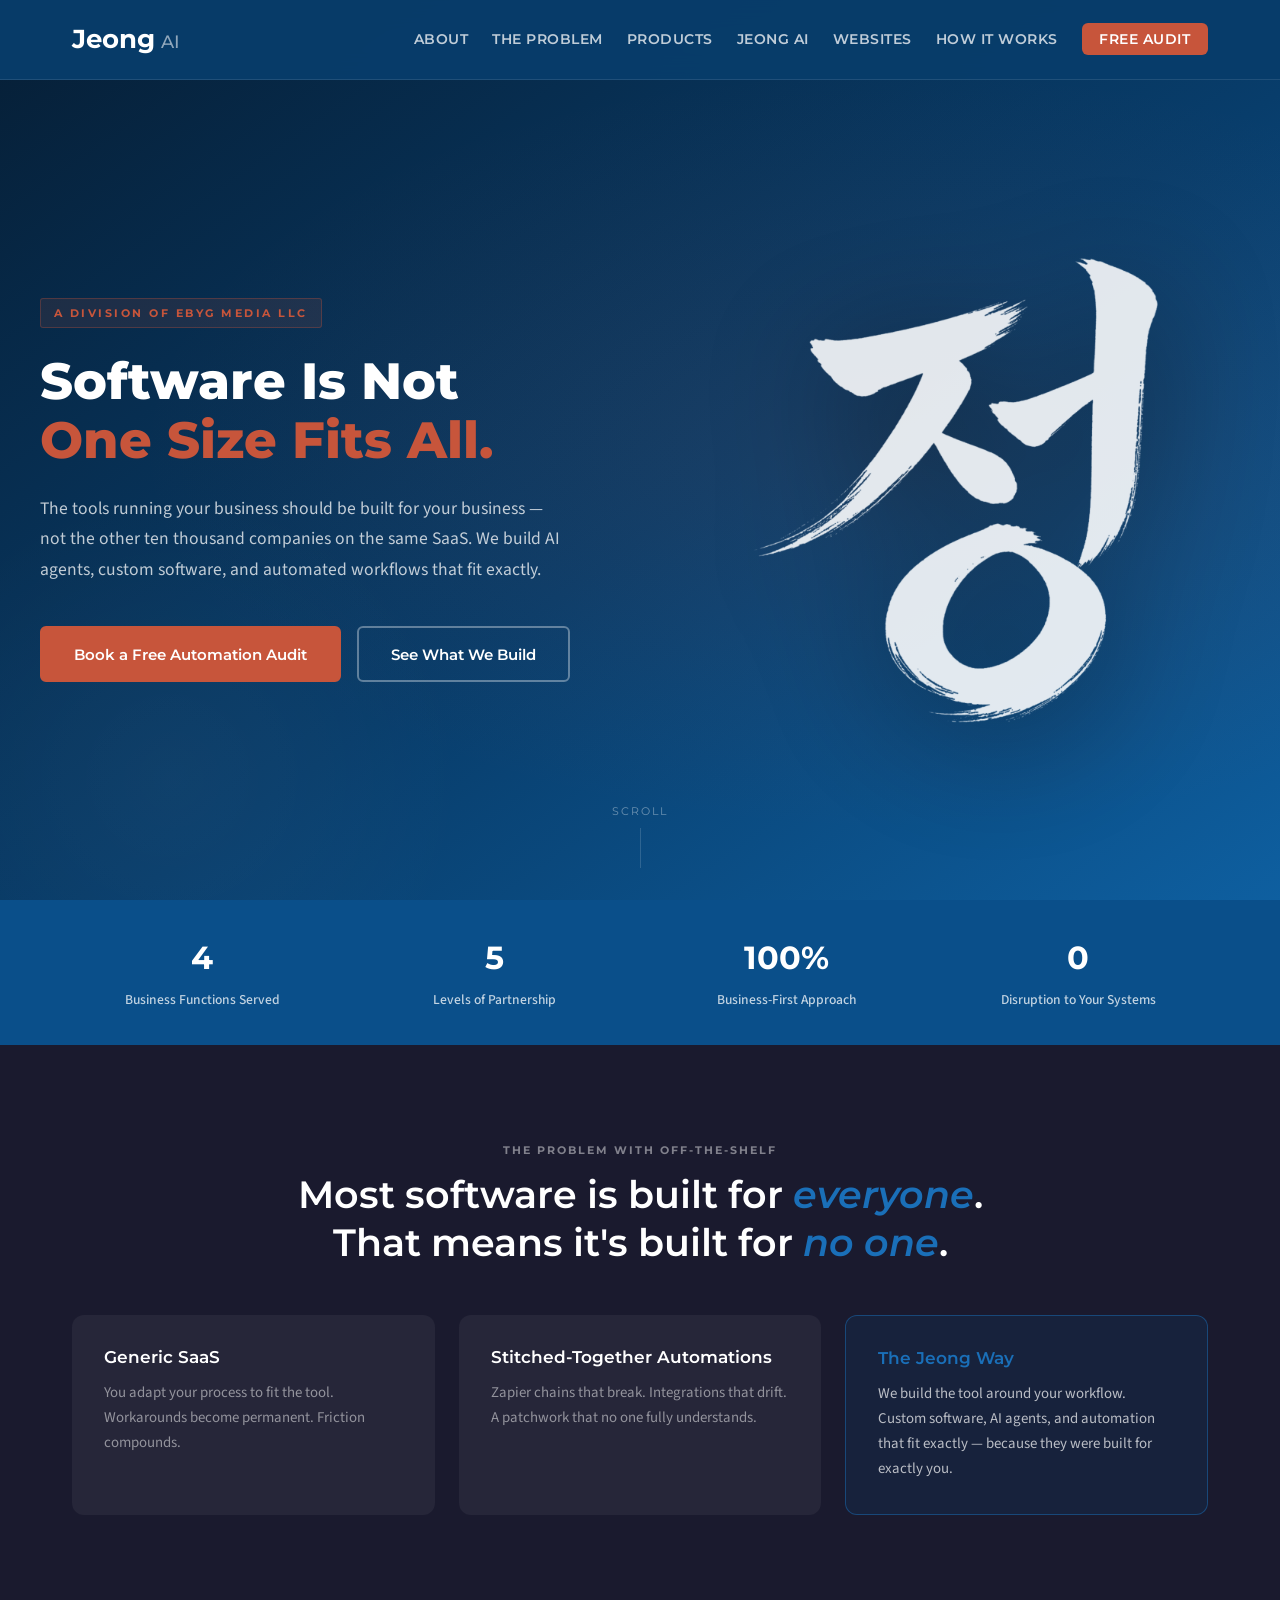
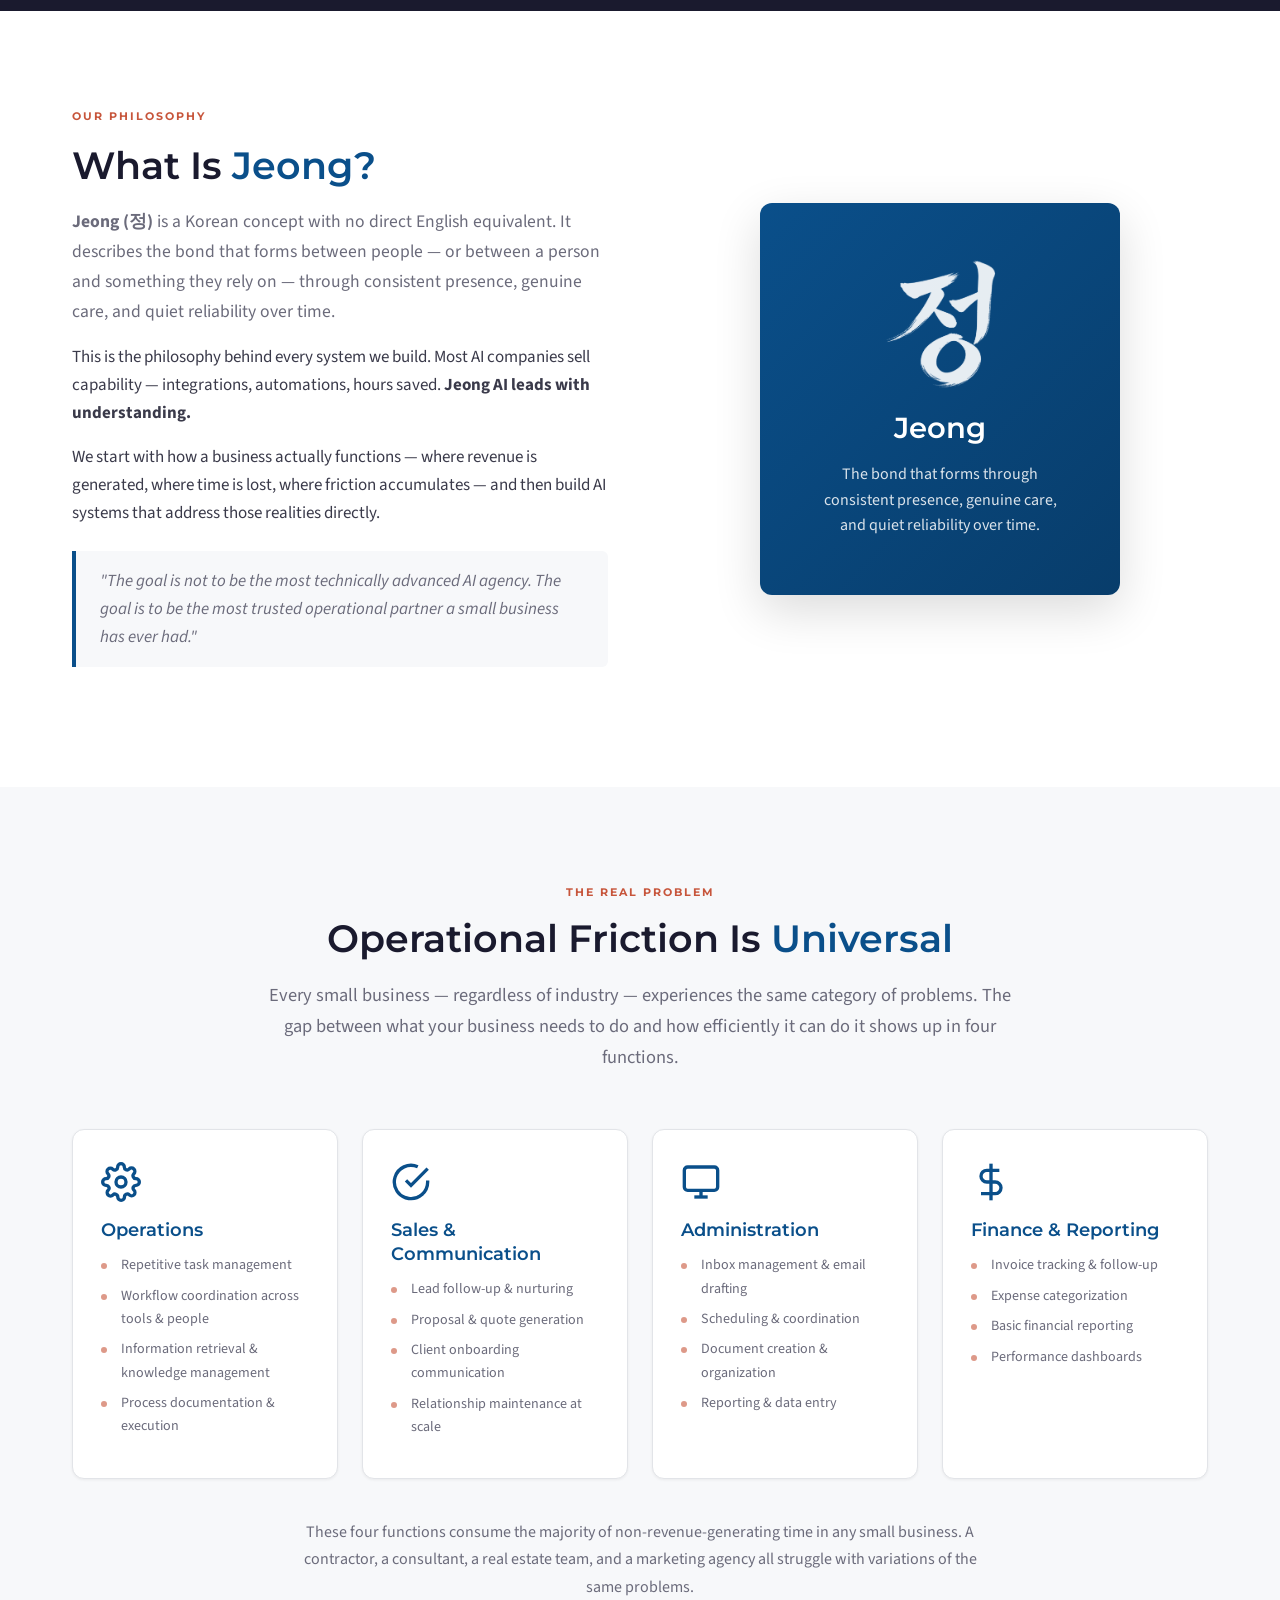
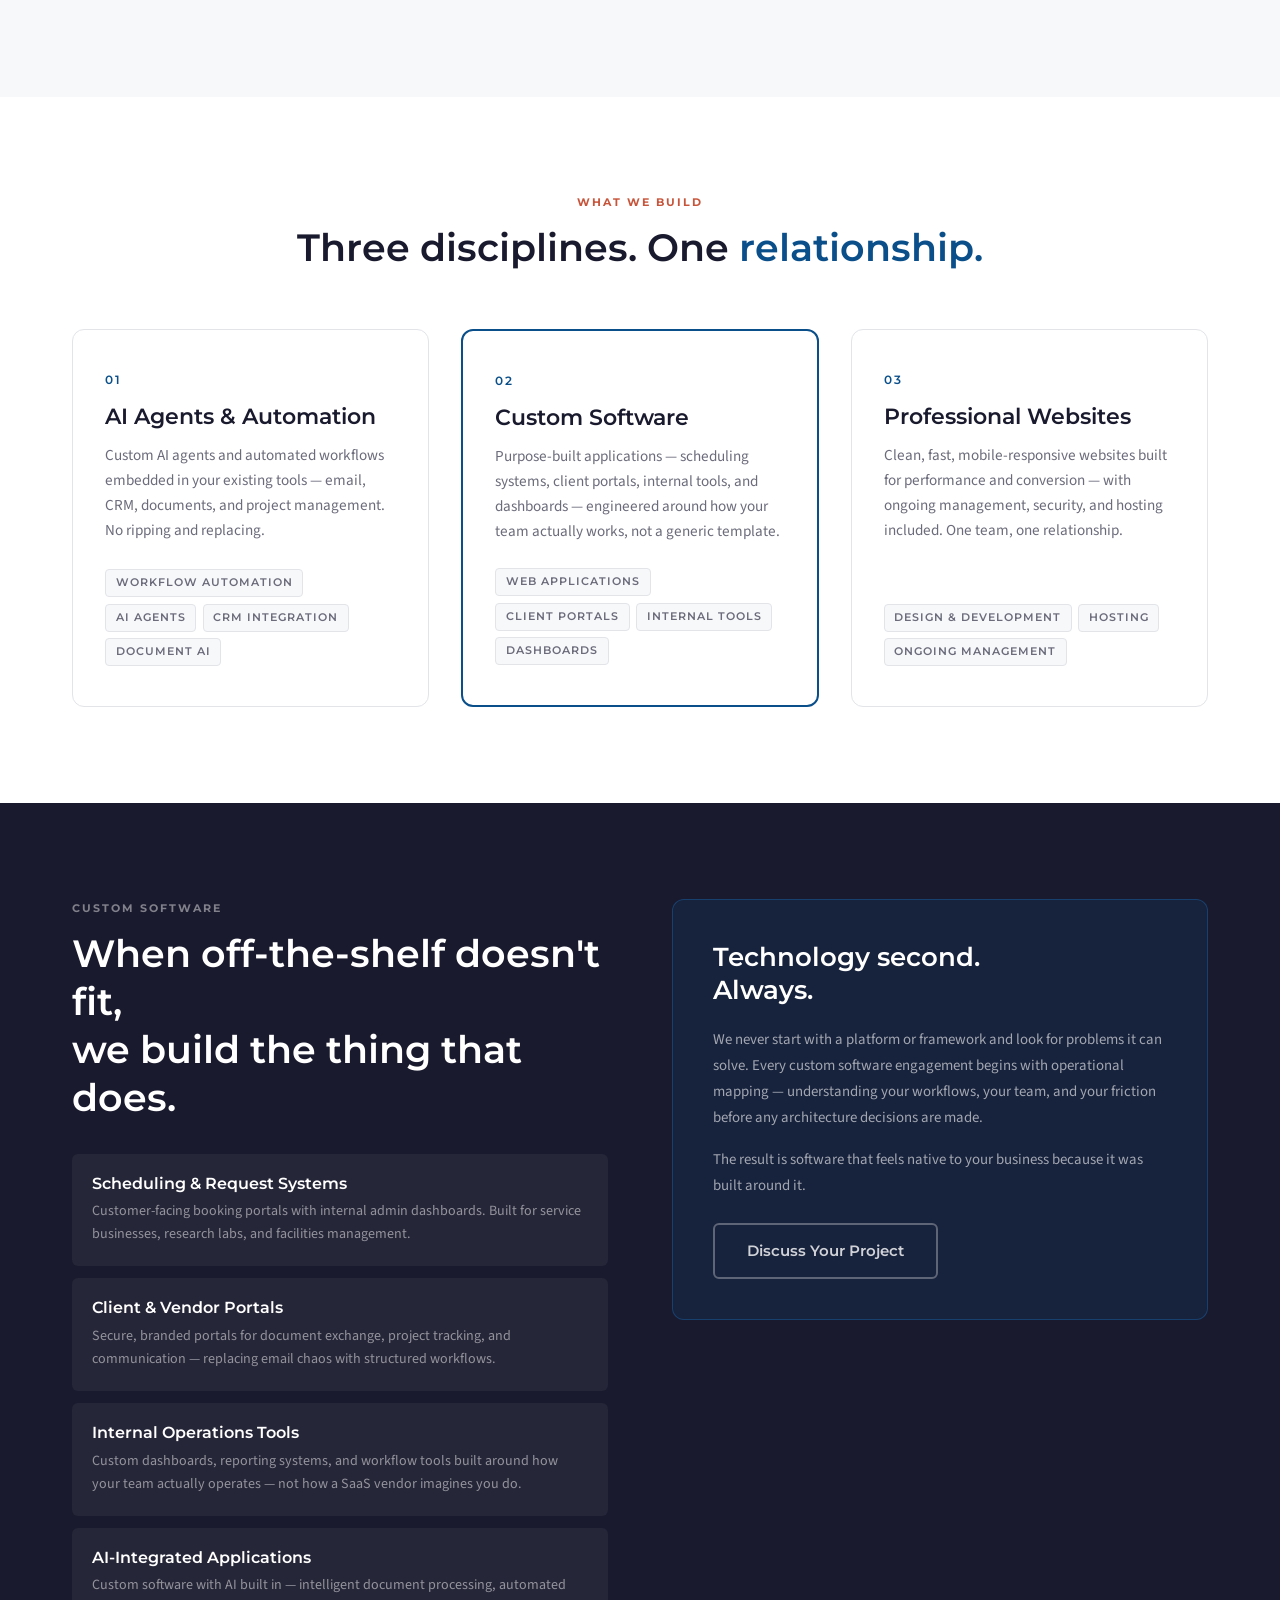
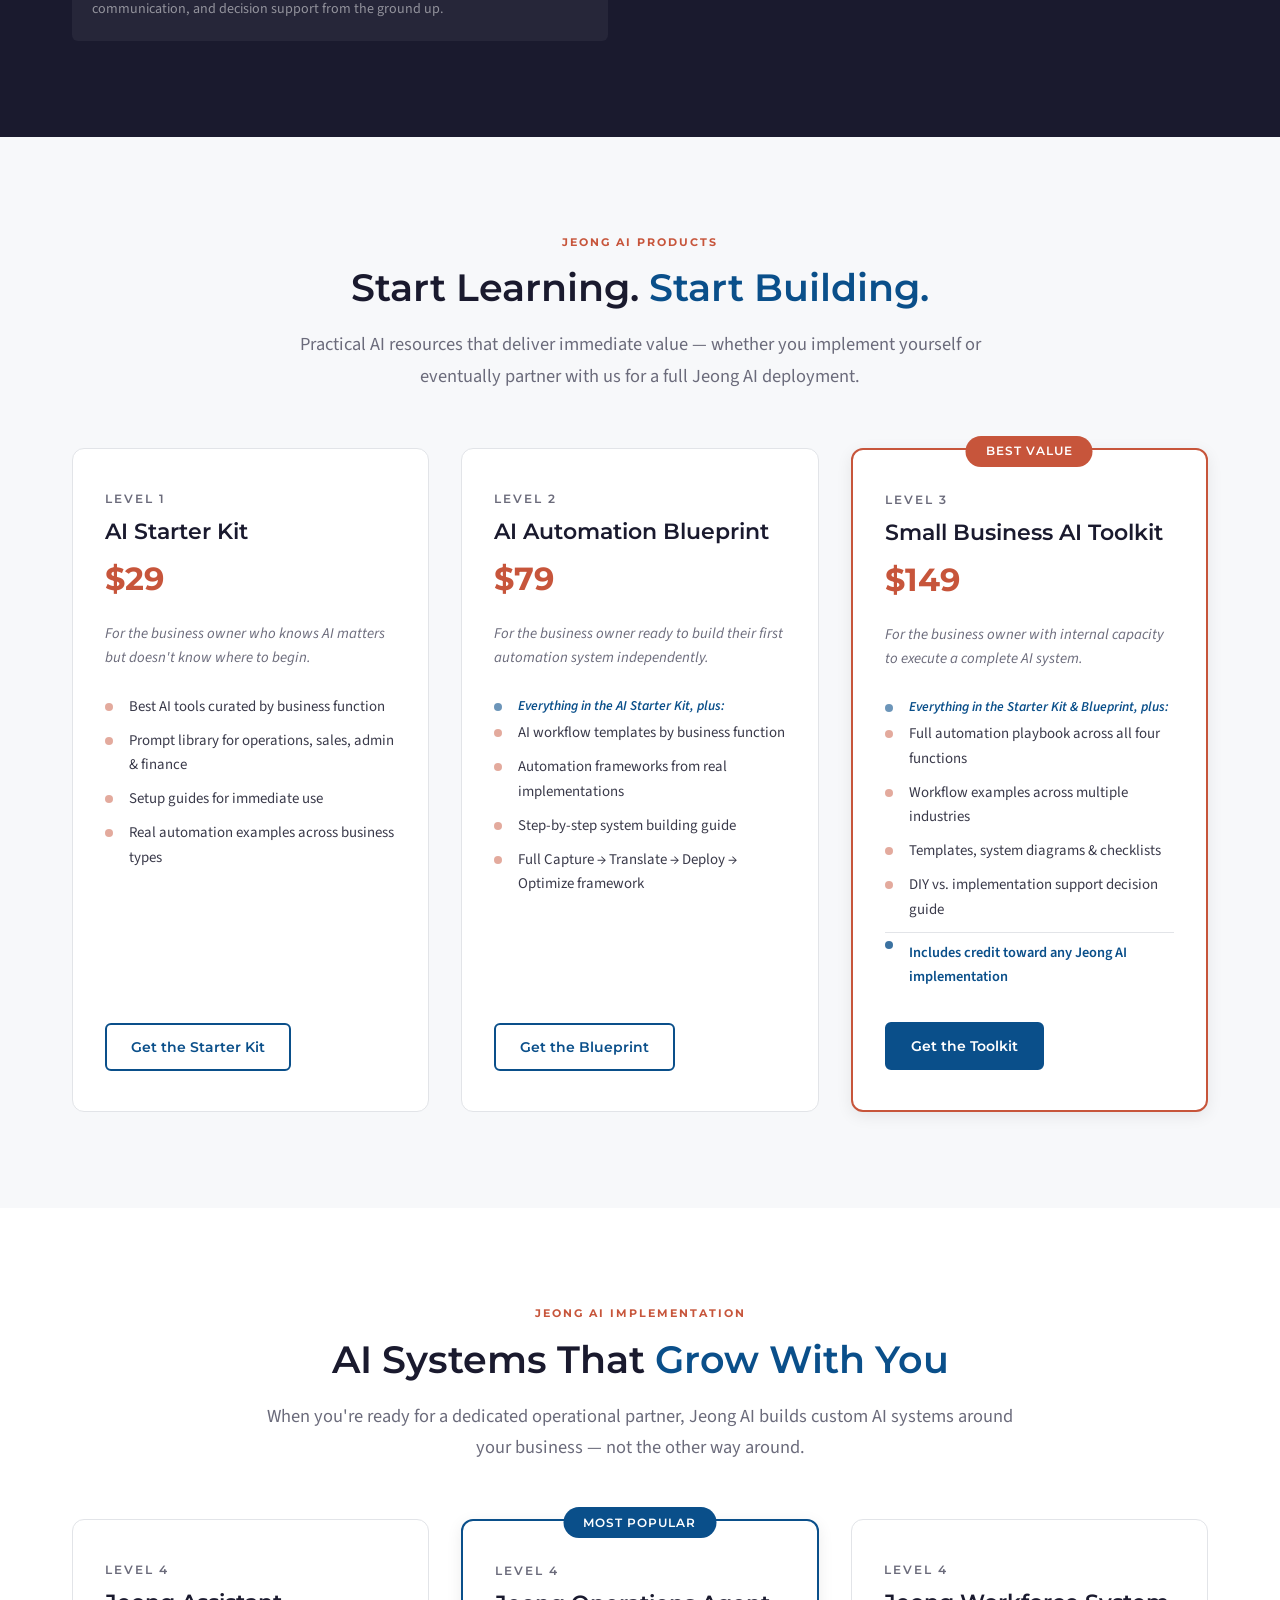
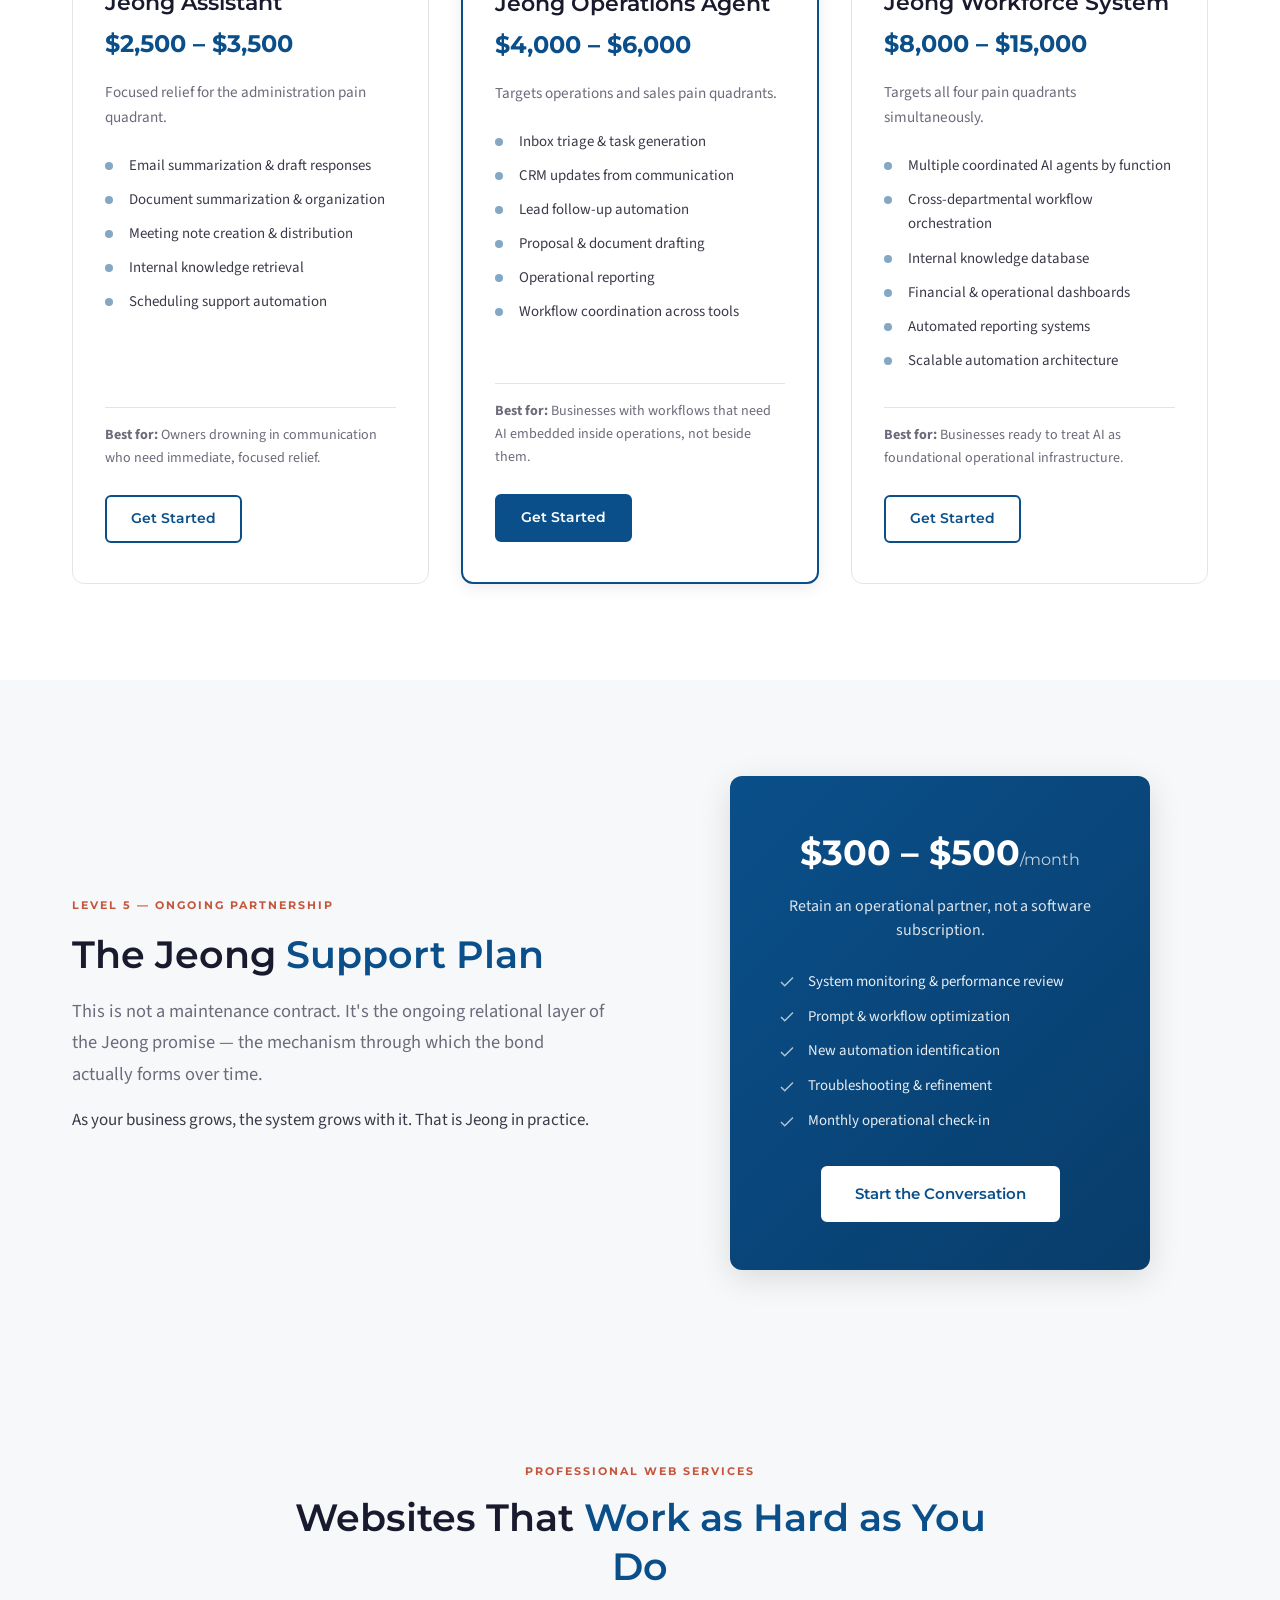
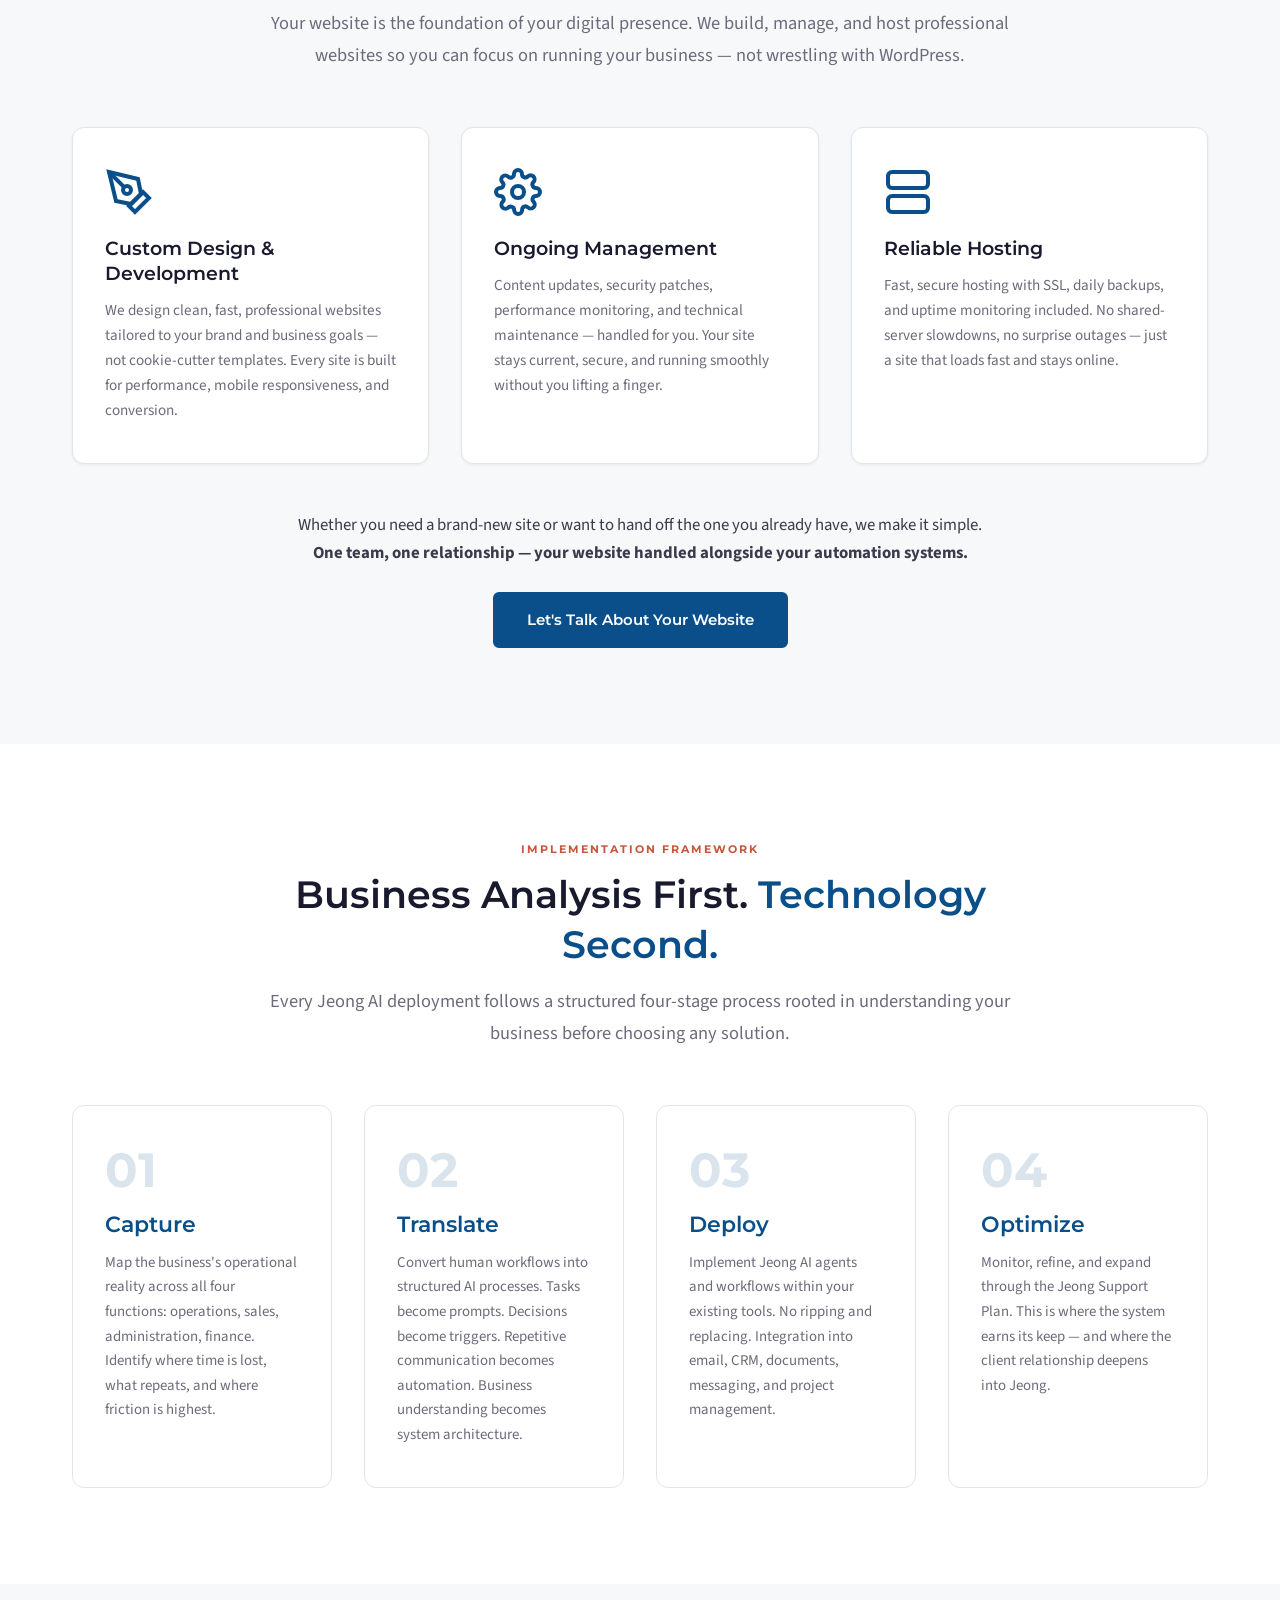
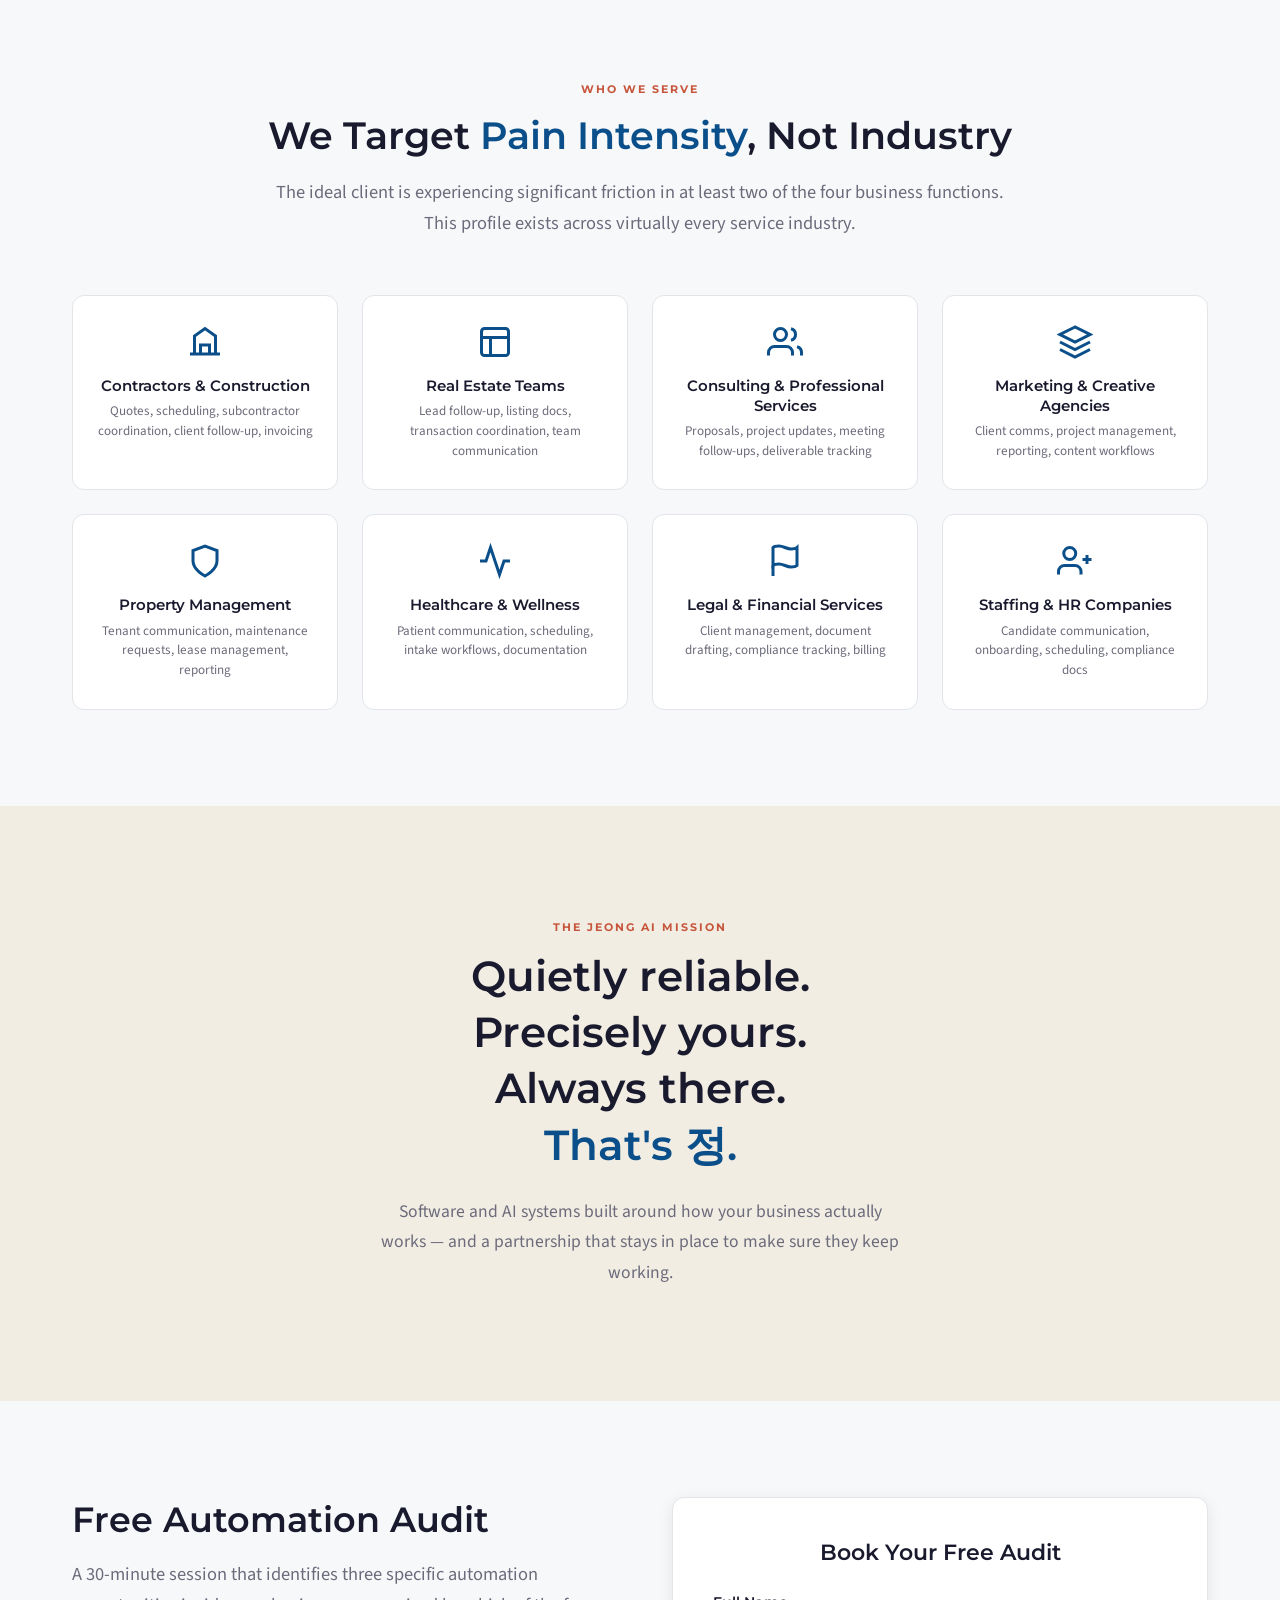
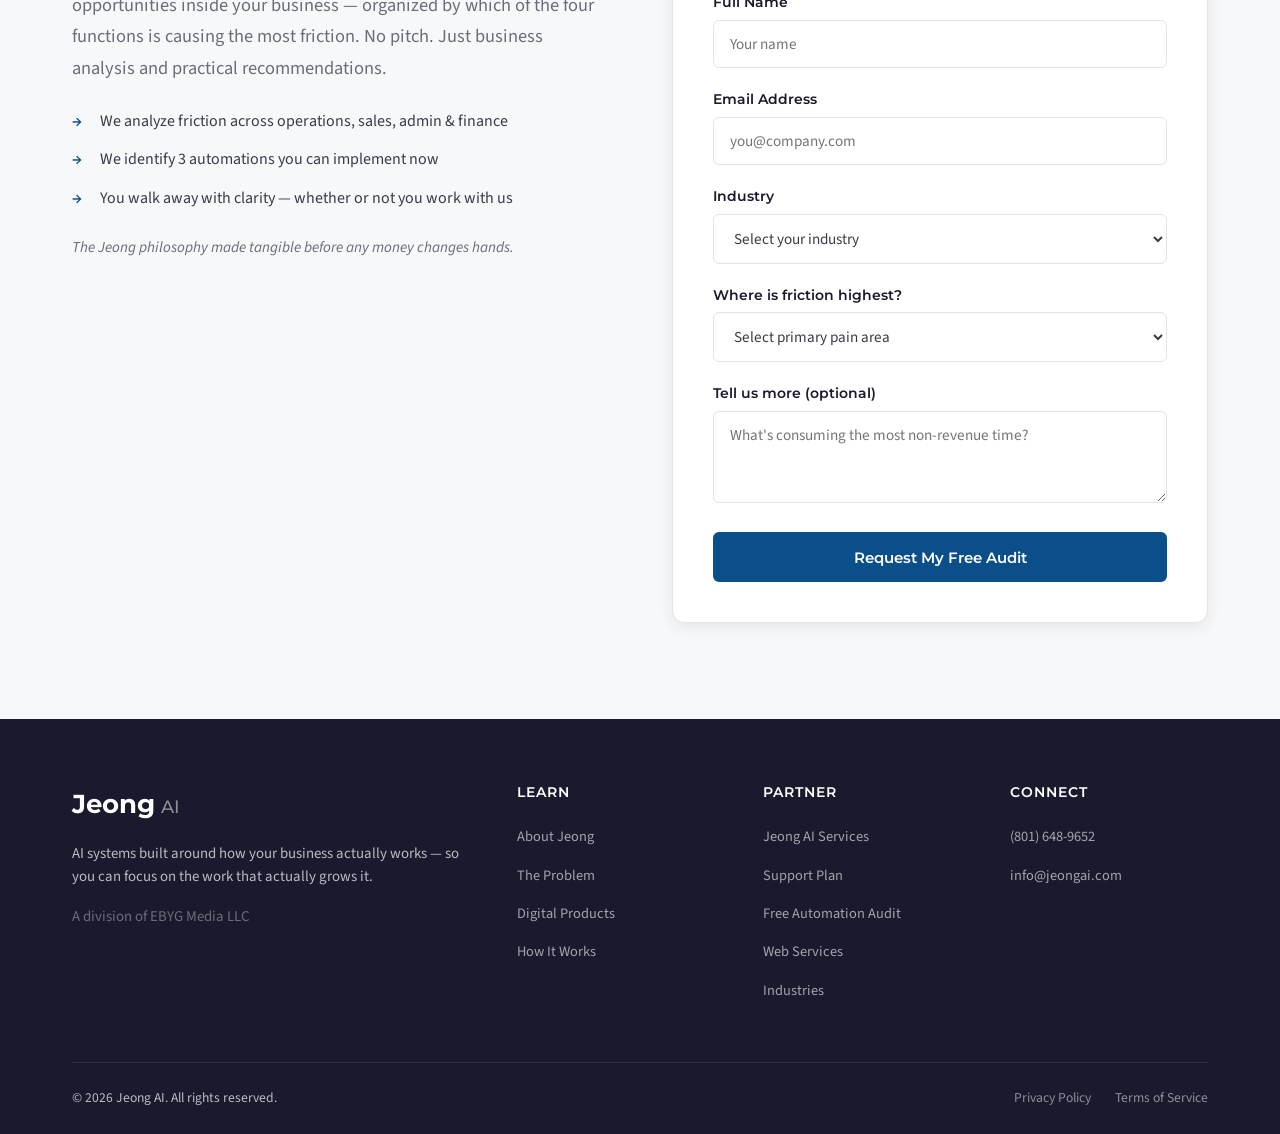
==== commit d739ba5e: "Redesign main site: dark hero, dark nav, brushstroke 정 mark - Hero: dark deep-blue gradient (matches" ====
--- a/index.html
+++ b/index.html
@@ -44,13 +44,18 @@
   <!-- ========== HERO ========== -->
   <section class="hero">
     <div class="hero-bg"></div>
-    <div class="container hero-content">
-      <p class="hero-tag">A Division of EBYG Media LLC</p>
-      <h1>Software Is Not<br><span class="highlight">One Size Fits All.</span></h1>
-      <p class="hero-sub">The tools running your business should be built for your business — not the other ten thousand companies on the same SaaS. We build AI agents, custom software, and automated workflows that fit exactly.</p>
-      <div class="hero-actions">
-        <a href="#contact" class="btn btn-primary">Book a Free Automation Audit</a>
-        <a href="#what-we-build" class="btn btn-outline">See What We Build</a>
+    <div class="container hero-grid">
+      <div class="hero-content">
+        <p class="hero-tag">A Division of EBYG Media LLC</p>
+        <h1>Software Is Not<br><span class="highlight">One Size Fits All.</span></h1>
+        <p class="hero-sub">The tools running your business should be built for your business — not the other ten thousand companies on the same SaaS. We build AI agents, custom software, and automated workflows that fit exactly.</p>
+        <div class="hero-actions">
+          <a href="#contact" class="btn btn-primary">Book a Free Automation Audit</a>
+          <a href="#what-we-build" class="btn btn-outline">See What We Build</a>
+        </div>
+      </div>
+      <div class="hero-mark">
+        <img src="brand/assets/jeong-mark-white.png" alt="정 — Jeong">
       </div>
     </div>
     <div class="hero-scroll">
@@ -123,7 +128,7 @@
         </div>
         <div class="about-visual">
           <div class="jeong-card">
-            <div class="jeong-symbol">&#51221;</div>
+            <img src="brand/assets/jeong-mark-white.png" alt="정" class="jeong-mark-img">
             <h3>Jeong</h3>
             <p>The bond that forms through consistent presence, genuine care, and quiet reliability over time.</p>
           </div>
--- a/css/styles.css
+++ b/css/styles.css
@@ -61,11 +61,11 @@
 }
 .section-tag {
   font-family: var(--font-heading);
-  font-size: 0.8rem;
-  font-weight: 600;
+  font-size: 0.7rem;
+  font-weight: 700;
   text-transform: uppercase;
   letter-spacing: 2px;
-  color: var(--primary);
+  color: var(--accent);
   margin-bottom: 0.75rem;
 }
 .section-center { text-align: center; max-width: 750px; margin: 0 auto 3.5rem; }
@@ -136,13 +136,13 @@
   position: fixed;
   top: 0; left: 0; right: 0;
   height: var(--header-h);
-  background: rgba(255,255,255,0.97);
-  backdrop-filter: blur(10px);
+  background: rgba(8, 61, 107, 0.96);
+  backdrop-filter: blur(12px);
   z-index: 1000;
-  border-bottom: 1px solid var(--border);
+  border-bottom: 1px solid rgba(255,255,255,0.1);
   transition: box-shadow var(--transition);
 }
-.site-header.scrolled { box-shadow: var(--shadow-md); }
+.site-header.scrolled { box-shadow: 0 2px 24px rgba(0,0,0,0.35); }
 .header-inner {
   display: flex;
   align-items: center;
@@ -166,6 +166,8 @@
   font-weight: 500;
   color: var(--text-light);
 }
+.site-header .logo-jai { color: var(--white); }
+.site-header .logo-auto { color: rgba(255,255,255,0.55); }
 .nav-list {
   display: flex;
   align-items: center;
@@ -173,30 +175,34 @@
 }
 .nav-list a {
   font-family: var(--font-heading);
-  font-size: 0.9rem;
-  font-weight: 500;
-  color: var(--text);
+  font-size: 0.85rem;
+  font-weight: 600;
+  color: rgba(255,255,255,0.75);
   transition: color var(--transition);
   position: relative;
+  text-transform: uppercase;
+  letter-spacing: 0.5px;
 }
 .nav-list a::after {
   content: '';
   position: absolute;
   bottom: -4px; left: 0;
   width: 0; height: 2px;
-  background: var(--primary);
+  background: var(--accent);
   transition: width var(--transition);
 }
-.nav-list a:hover { color: var(--primary); }
+.nav-list a:hover { color: var(--white); }
 .nav-list a:hover::after { width: 100%; }
 .nav-cta {
-  background: var(--primary);
+  background: var(--accent);
   color: var(--white) !important;
-  padding: 0.55rem 1.25rem;
+  padding: 0.5rem 1.1rem;
   border-radius: var(--radius);
+  text-transform: uppercase;
+  letter-spacing: 0.5px;
 }
 .nav-cta::after { display: none !important; }
-.nav-cta:hover { background: var(--accent); color: var(--white) !important; }
+.nav-cta:hover { background: var(--accent-hover); color: var(--white) !important; }
 
 /* Mobile toggle */
 .mobile-toggle {
@@ -210,7 +216,7 @@
 }
 .mobile-toggle span {
   width: 26px; height: 2px;
-  background: var(--dark);
+  background: var(--white);
   border-radius: 2px;
   transition: all var(--transition);
 }
@@ -231,47 +237,79 @@
 .hero-bg {
   position: absolute;
   inset: 0;
-  background: linear-gradient(135deg, #f0f4f8 0%, #e8edf4 40%, #dce4ef 100%);
+  background: linear-gradient(145deg, #061e35 0%, #083d6b 55%, #0e5fa0 100%);
   z-index: -2;
 }
 .hero-bg::before {
   content: '';
   position: absolute;
-  top: -50%; right: -20%;
-  width: 800px; height: 800px;
-  background: radial-gradient(circle, rgba(10,79,138,0.06) 0%, transparent 70%);
-  border-radius: 50%;
+  inset: 0;
+  background: radial-gradient(ellipse at 70% 50%, rgba(199,85,59,0.1) 0%, transparent 60%);
 }
 .hero-bg::after {
   content: '';
   position: absolute;
-  bottom: -30%; left: -10%;
+  bottom: -20%; left: -10%;
   width: 600px; height: 600px;
-  background: radial-gradient(circle, rgba(199,85,59,0.04) 0%, transparent 70%);
+  background: radial-gradient(circle, rgba(255,255,255,0.03) 0%, transparent 70%);
   border-radius: 50%;
 }
-.hero-content {
-  max-width: 750px;
+.hero-grid {
+  display: grid;
+  grid-template-columns: 1fr 1fr;
+  gap: 4rem;
+  align-items: center;
+  width: 100%;
   padding: 4rem 0;
 }
+.hero-content { }
+.hero-mark {
+  display: flex;
+  align-items: center;
+  justify-content: center;
+}
+.hero-mark img {
+  max-width: 440px;
+  width: 100%;
+  opacity: 0.88;
+  filter: drop-shadow(0 24px 64px rgba(0,0,0,0.5));
+}
 .hero-tag {
-  font-family: var(--font-heading);
-  font-size: 0.8rem;
-  font-weight: 600;
+  display: inline-block;
+  font-family: var(--font-heading);
+  font-size: 0.7rem;
+  font-weight: 700;
   text-transform: uppercase;
-  letter-spacing: 2px;
-  color: var(--text-light);
+  letter-spacing: 2.5px;
+  color: var(--accent);
+  background: rgba(199,85,59,0.12);
+  border: 1px solid rgba(199,85,59,0.3);
+  padding: 0.3rem 0.8rem;
+  border-radius: 3px;
   margin-bottom: 1.5rem;
 }
-.hero h1 { margin-bottom: 1.5rem; }
+.hero h1 { color: var(--white); margin-bottom: 1.5rem; font-weight: 800; }
+.hero .highlight { color: var(--accent); }
 .hero-sub {
-  font-size: 1.2rem;
-  line-height: 1.7;
-  color: var(--text-light);
+  font-size: 1.1rem;
+  line-height: 1.75;
+  color: rgba(255,255,255,0.75);
   margin-bottom: 2.5rem;
-  max-width: 660px;
+  max-width: 520px;
 }
 .hero-actions { display: flex; gap: 1rem; flex-wrap: wrap; }
+.hero .btn-primary { background: var(--accent); border-color: var(--accent); }
+.hero .btn-primary:hover { background: var(--accent-hover); border-color: var(--accent-hover); }
+.hero .btn-outline {
+  color: var(--white);
+  border-color: rgba(255,255,255,0.35);
+  background: transparent;
+}
+.hero .btn-outline:hover {
+  background: rgba(255,255,255,0.1);
+  border-color: rgba(255,255,255,0.7);
+  color: var(--white);
+}
 
 .hero-scroll {
   position: absolute;
@@ -288,11 +326,11 @@
   font-size: 0.7rem;
   text-transform: uppercase;
   letter-spacing: 2px;
-  color: var(--text-light);
+  color: rgba(255,255,255,0.4);
 }
 .scroll-line {
   width: 1px; height: 40px;
-  background: var(--border);
+  background: rgba(255,255,255,0.15);
   position: relative;
   overflow: hidden;
 }
@@ -301,7 +339,7 @@
   position: absolute;
   top: -100%; left: 0;
   width: 100%; height: 50%;
-  background: var(--primary);
+  background: var(--accent);
   animation: scrollDown 2s ease infinite;
 }
 @keyframes scrollDown {
@@ -400,10 +438,11 @@
   max-width: 360px;
   width: 100%;
 }
-.jeong-symbol {
-  font-size: 5rem;
-  line-height: 1;
-  margin-bottom: 1rem;
+.jeong-mark-img {
+  width: 130px;
+  height: 130px;
+  object-fit: contain;
+  margin: 0 auto 1.25rem;
   opacity: 0.9;
 }
 .jeong-card h3 {
@@ -1286,6 +1325,8 @@
 @media (max-width: 1024px) {
   h1 { font-size: 2.6rem; }
   h2 { font-size: 2rem; }
+  .hero-grid { grid-template-columns: 1fr; gap: 2rem; }
+  .hero-mark { display: none; }
   .friction-grid { grid-template-columns: repeat(2, 1fr); }
   .osfa-grid { grid-template-columns: 1fr; }
   .wwb-grid { grid-template-columns: 1fr; max-width: 480px; margin: 0 auto; }
@@ -1339,9 +1380,9 @@
     position: fixed;
     top: var(--header-h);
     left: 0; right: 0;
-    background: var(--white);
-    border-bottom: 1px solid var(--border);
-    box-shadow: var(--shadow-lg);
+    background: rgba(8, 61, 107, 0.98);
+    border-bottom: 1px solid rgba(255,255,255,0.1);
+    box-shadow: 0 8px 32px rgba(0,0,0,0.4);
     padding: 1.5rem 2rem;
     transform: translateY(-110%);
     transition: transform 0.35s ease;
